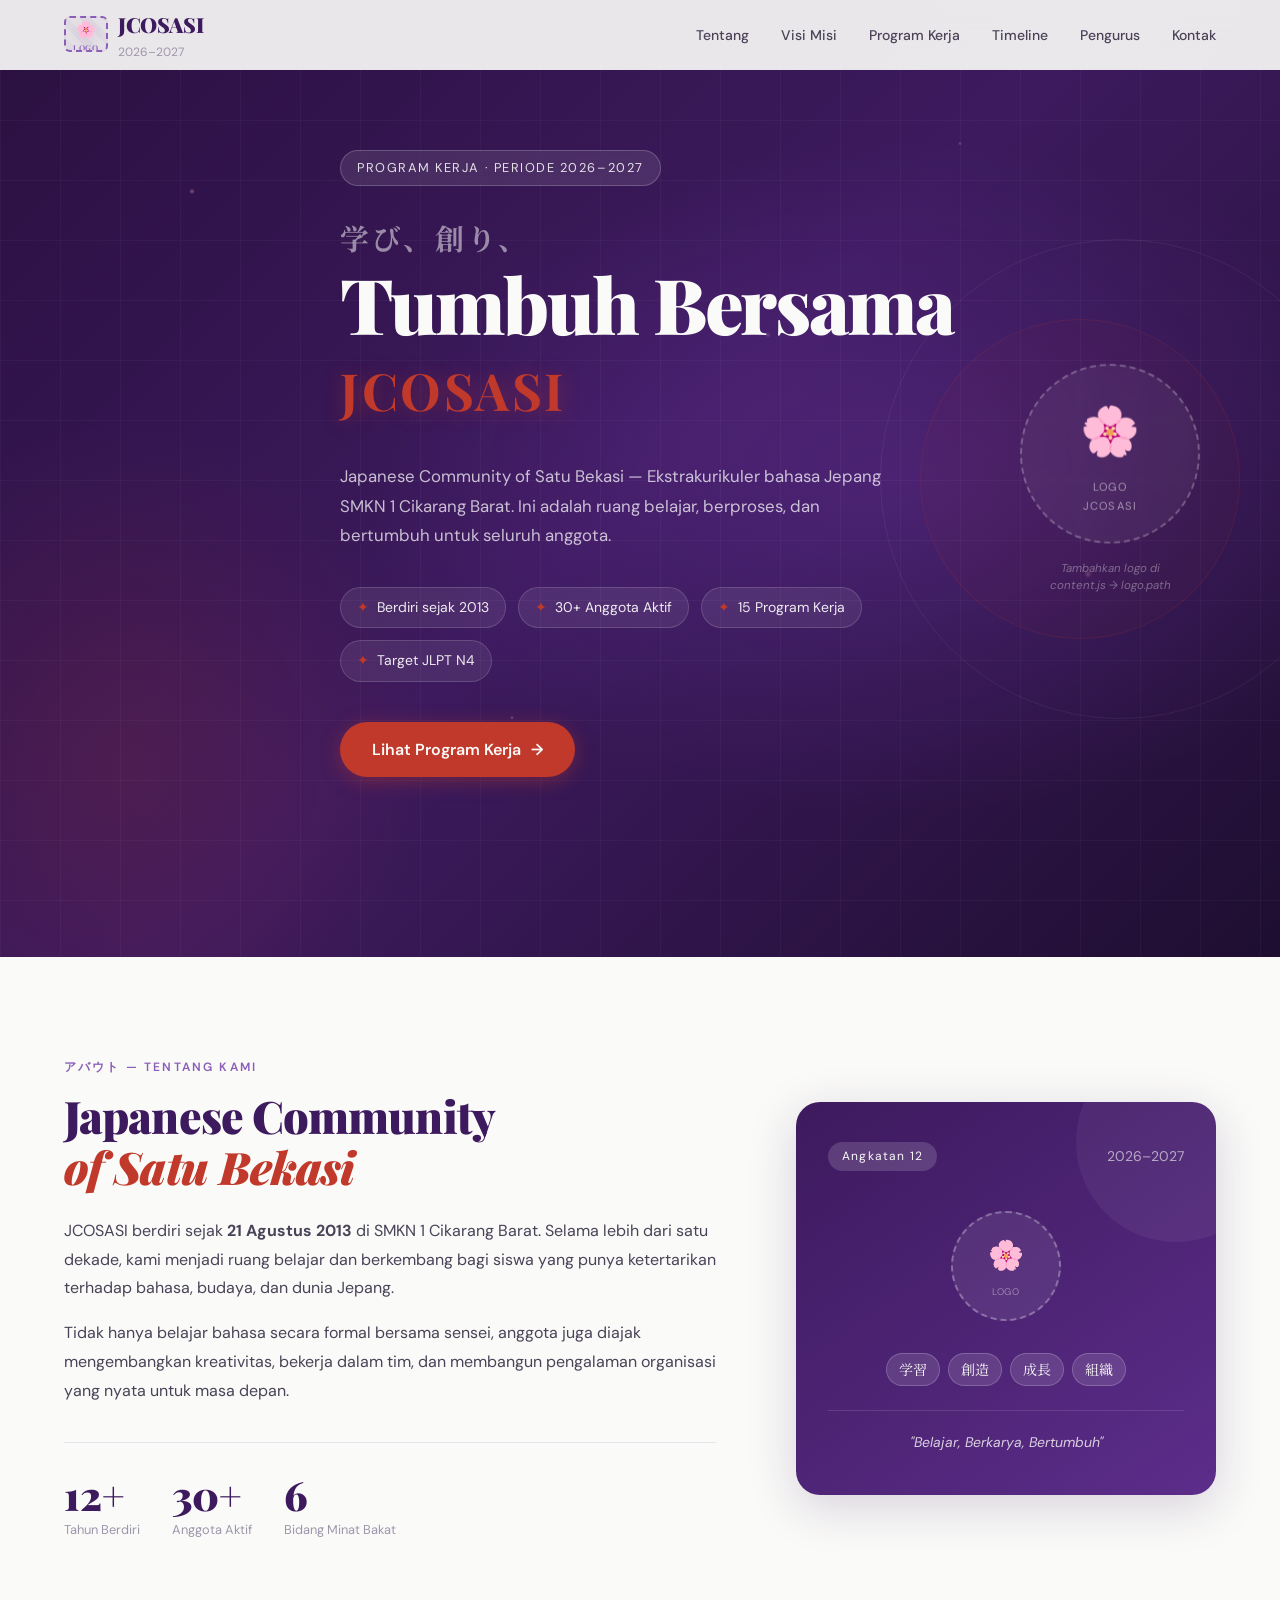
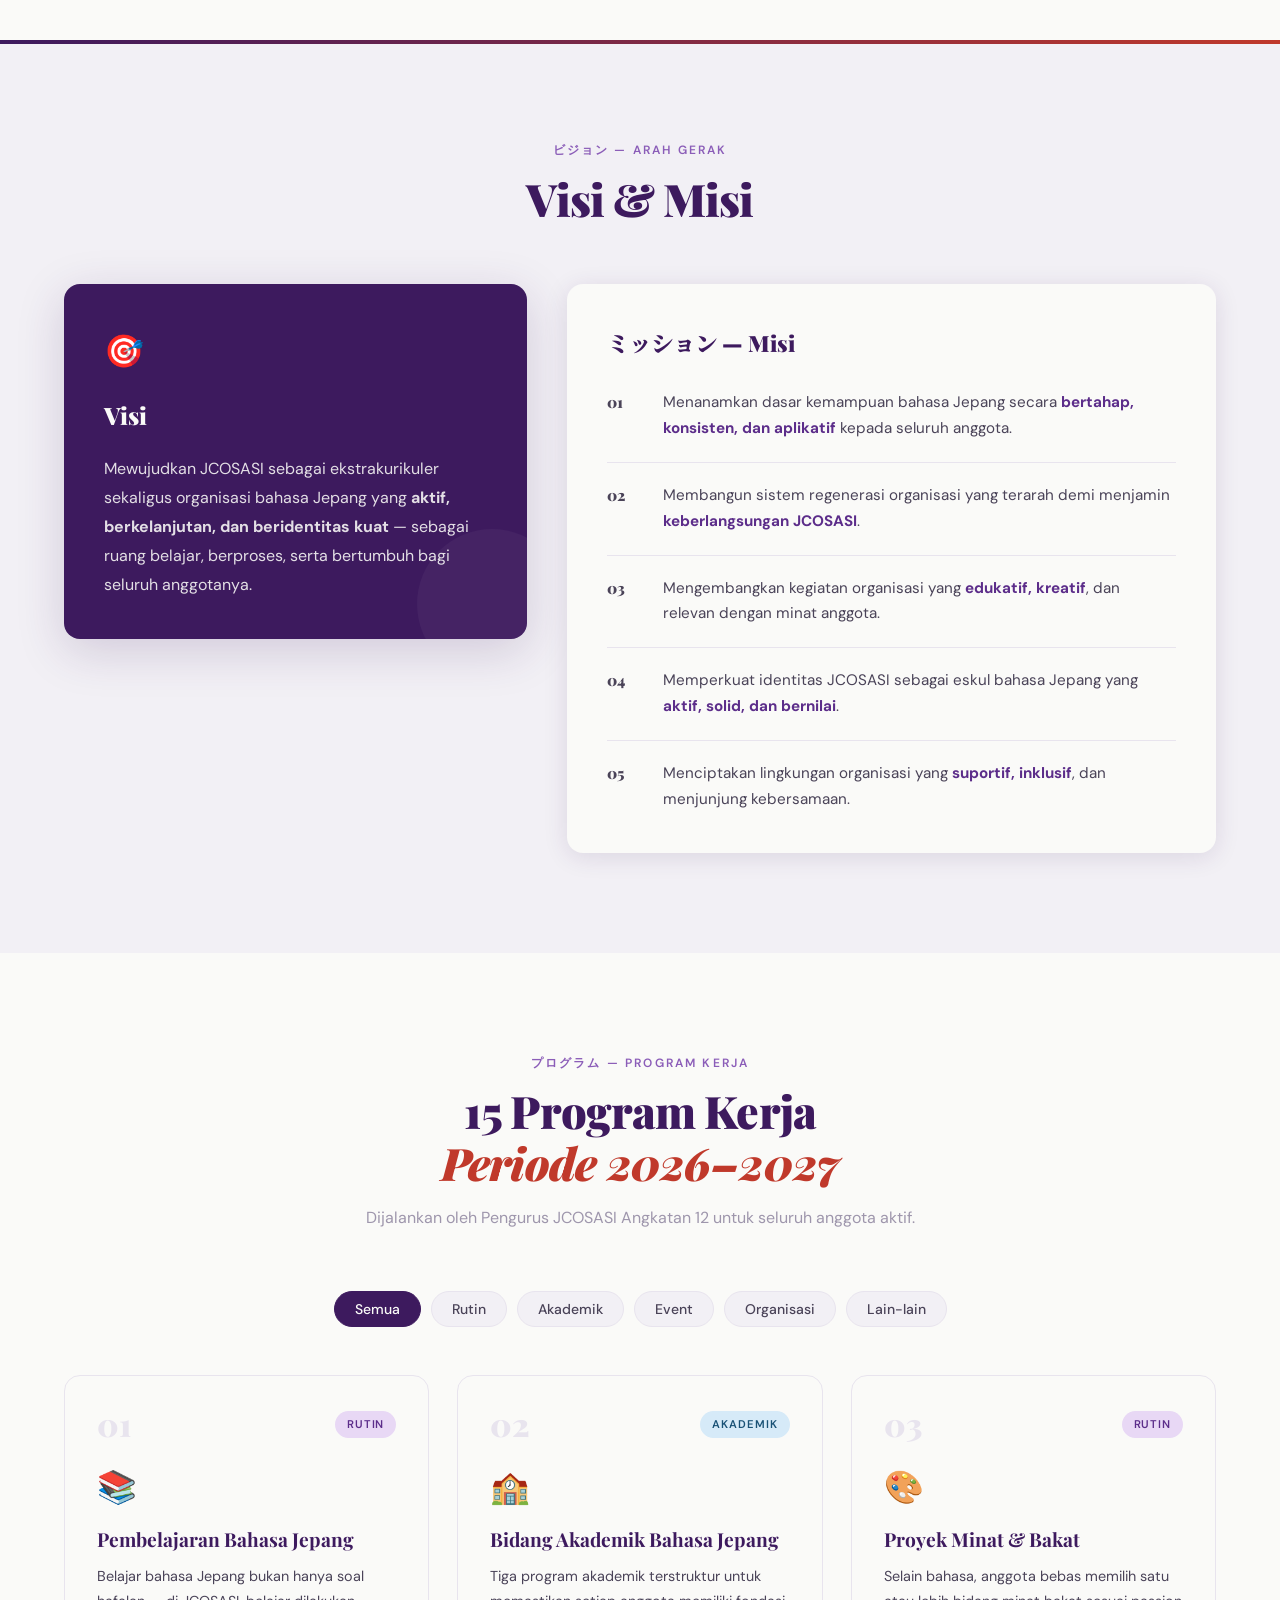
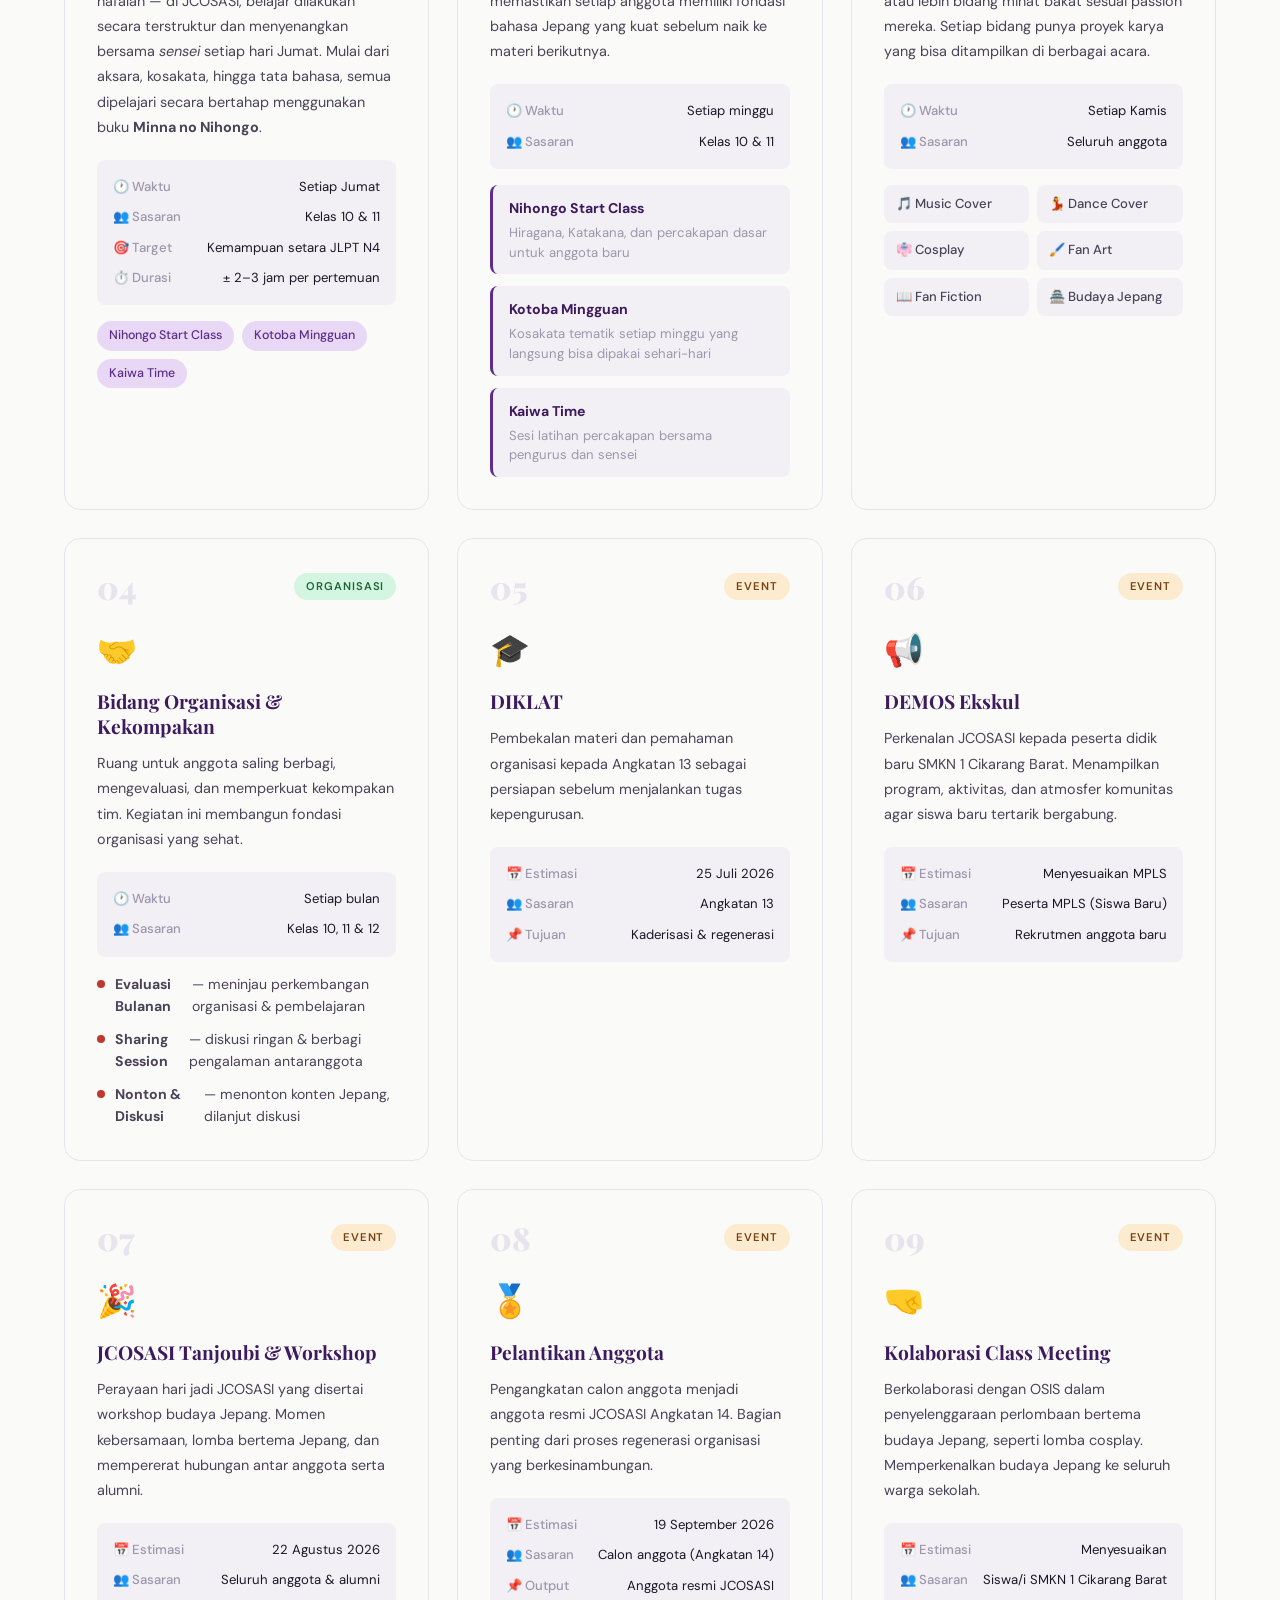
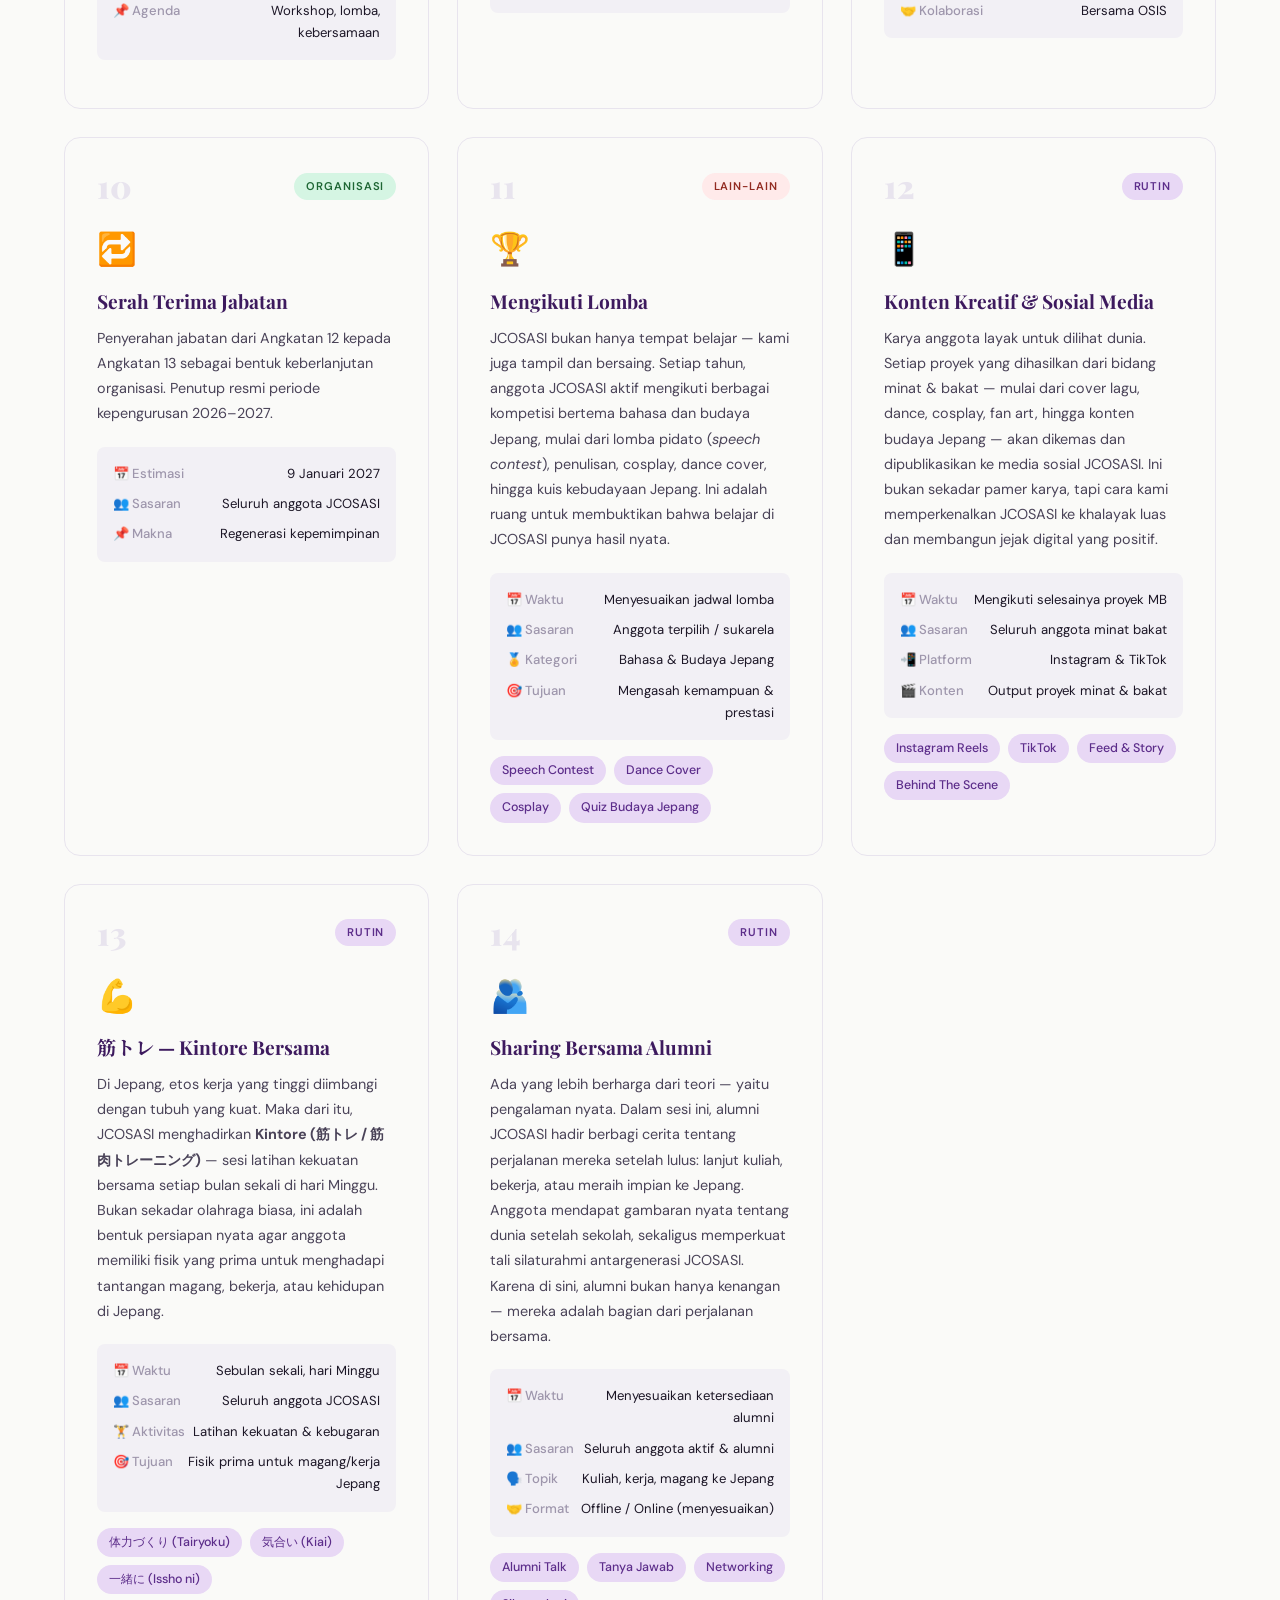
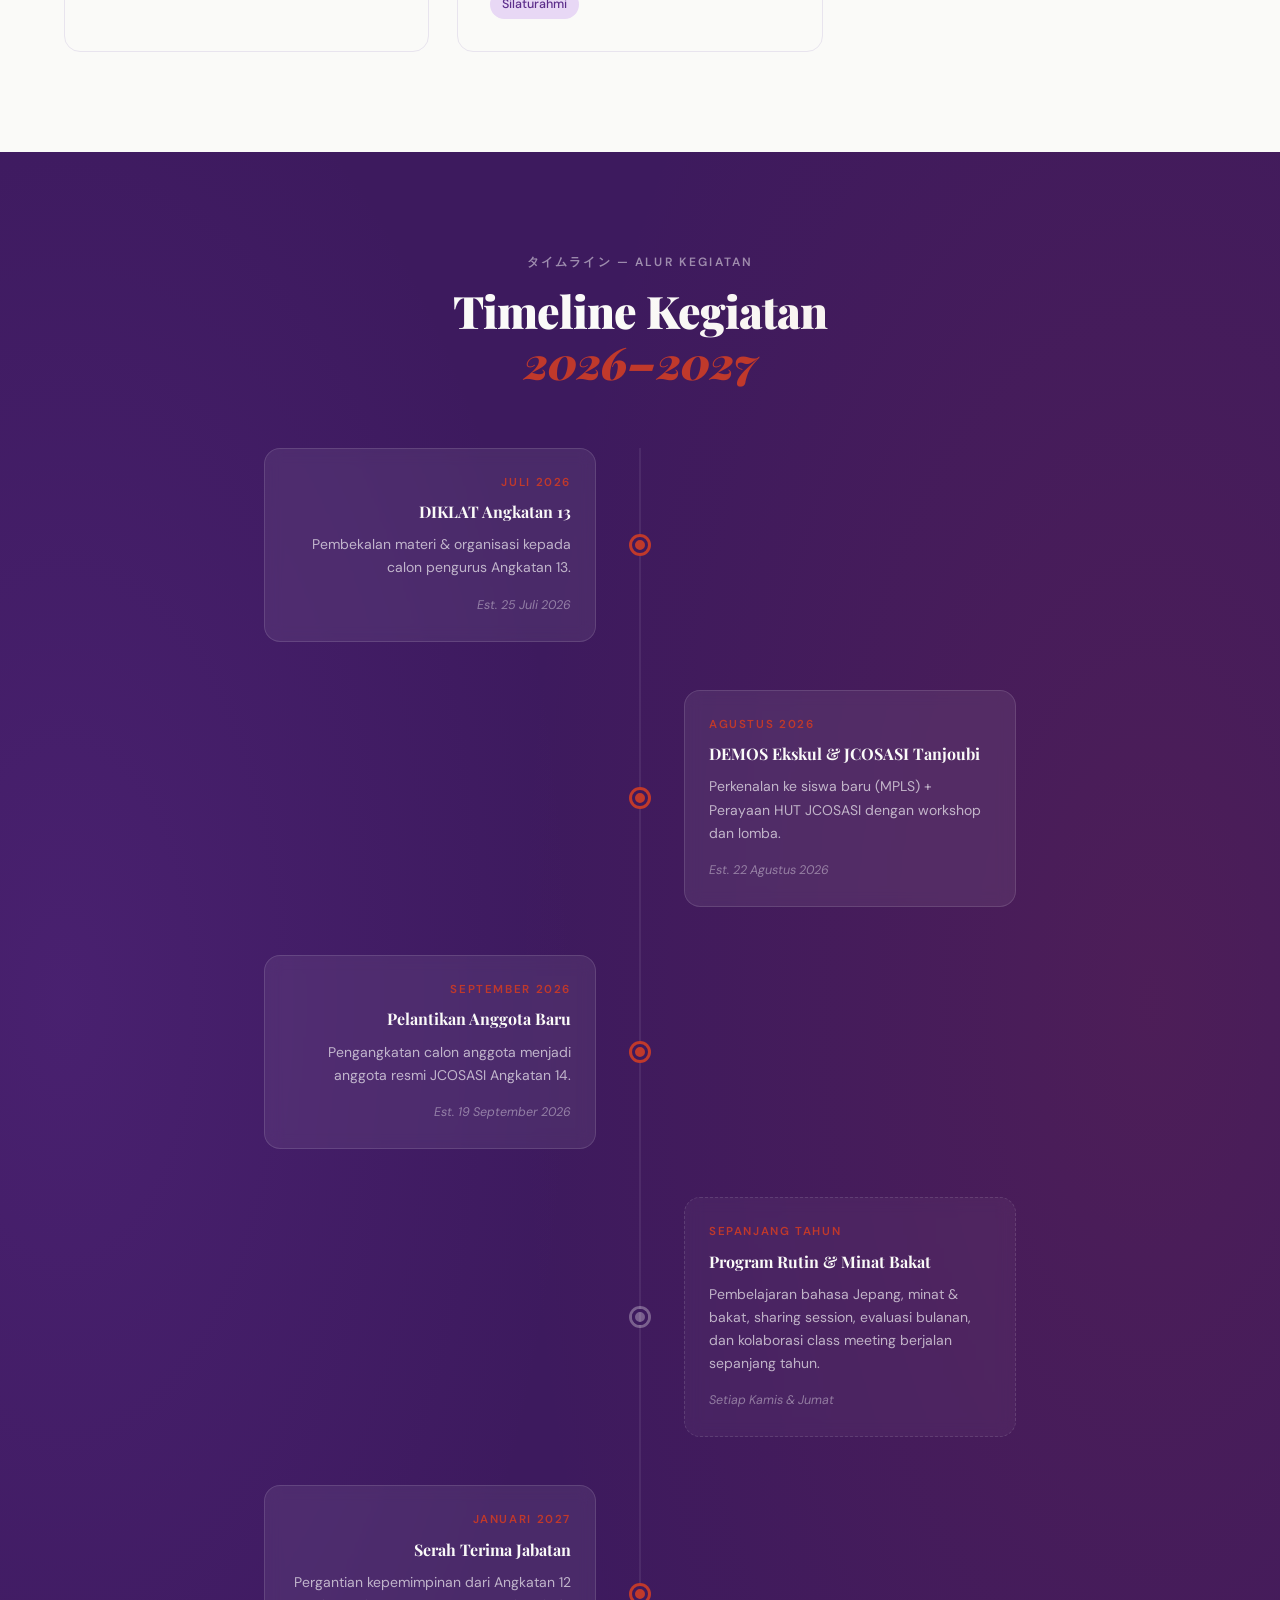
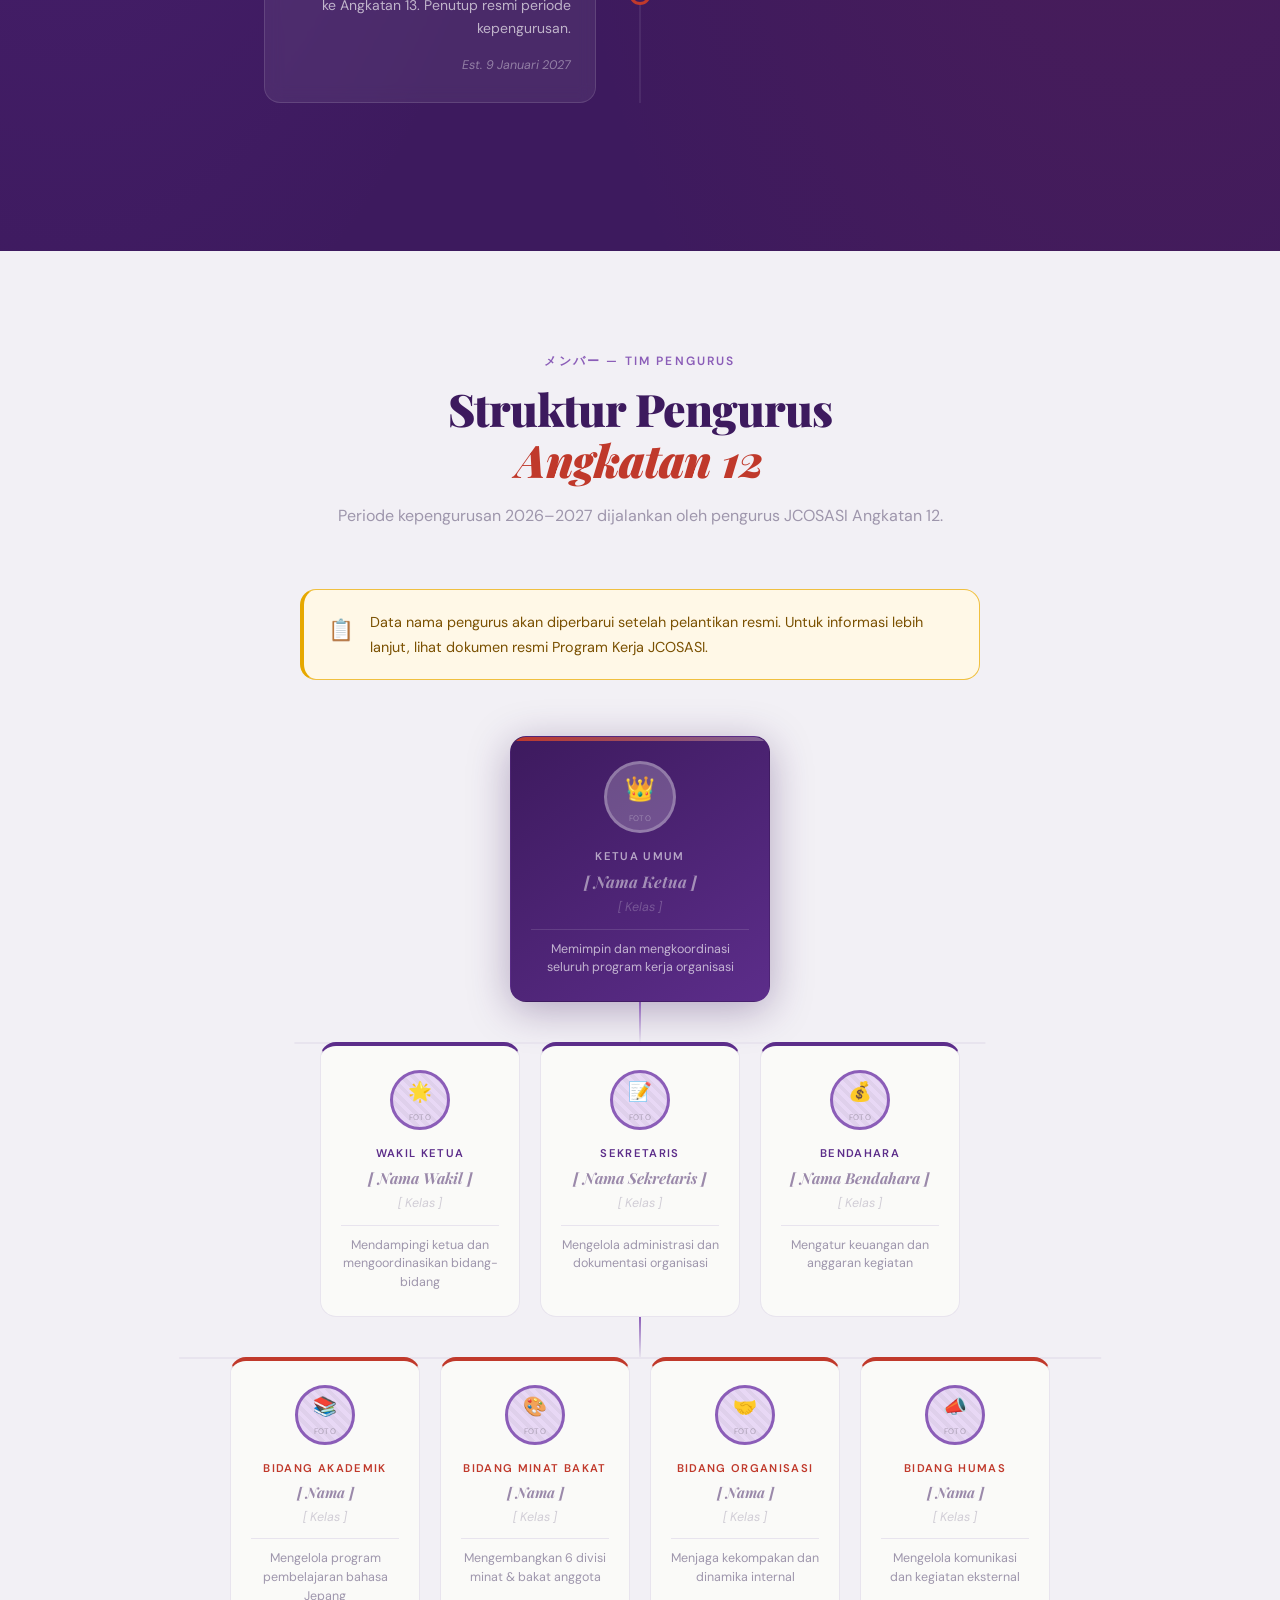
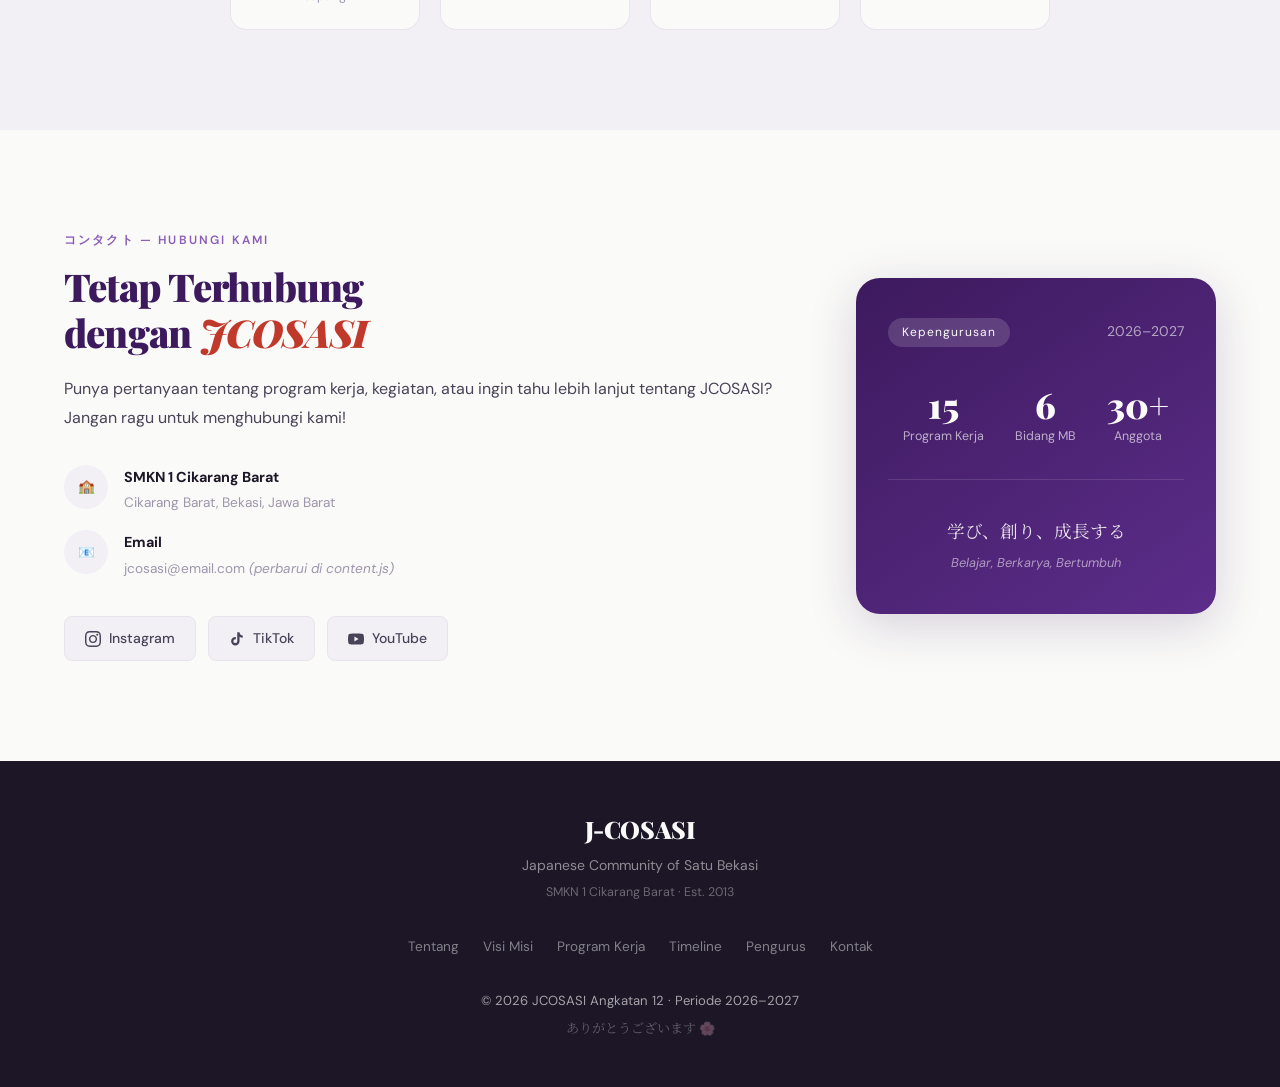
==== index.html @ 425cb36f "Add files via upload" ====
<!DOCTYPE html>
<html lang="id">
<head>
  <meta charset="UTF-8" />
  <meta name="viewport" content="width=device-width, initial-scale=1.0" />
  <title>JCOSASI — Program Kerja 2026–2027</title>
  <meta name="description" content="Program Kerja JCOSASI (Japanese Community of Satu Bekasi) Periode 2026–2027" />
  <link rel="preconnect" href="https://fonts.googleapis.com" />
  <link rel="preconnect" href="https://fonts.gstatic.com" crossorigin />
  <link href="https://fonts.googleapis.com/css2?family=Playfair+Display:wght@700;900&family=Noto+Serif+JP:wght@400;700&family=DM+Sans:wght@300;400;500;600&display=swap" rel="stylesheet" />
  <link rel="stylesheet" href="style.css" />
  <script src="content.js"></script>
</head>
<body>

  <!-- NAV -->
  <nav id="navbar">
    <div class="nav-inner">
      <a href="#hero" class="nav-logo">
        <div class="logo-wrap" id="navLogoWrap"></div>
      </a>
      <ul class="nav-links" id="navLinks"></ul>
      <button class="hamburger" id="hamburger" aria-label="Menu">
        <span></span><span></span><span></span>
      </button>
    </div>
  </nav>

  <div class="mobile-menu" id="mobileMenu">
    <ul id="mobileLinks"></ul>
  </div>

  <!-- HERO -->
  <section id="hero">
    <div class="hero-bg">
      <div class="sakura-layer"></div>
      <div class="hero-grid-overlay"></div>
    </div>
    <div class="hero-content">
      <div class="hero-badge fade-up" id="heroBadge"></div>
      <h1 class="hero-title fade-up delay-1">
        <span class="jp-accent"     id="heroJp"></span>
        <span class="hero-big"      id="heroHeadline"></span>
        <span class="hero-sub-title"id="heroSubtitle"></span>
      </h1>
      <p class="hero-desc fade-up delay-2" id="heroDesc"></p>
      <div class="hero-highlights fade-up delay-3" id="heroHighlights"></div>
      <a class="hero-cta fade-up delay-4" id="heroCta"></a>
    </div>
    <div class="hero-deco">
      <div class="circle-deco c1"></div>
      <div class="circle-deco c2"></div>
      <div class="hero-logo-placeholder" id="heroLogoDeco"></div>
    </div>
  </section>

  <!-- TENTANG -->
  <section id="tentang">
    <div class="container">
      <div class="tentang-grid">
        <div class="tentang-text fade-left">
          <div class="section-label" id="tentangLabel"></div>
          <h2 id="tentangHeading"></h2>
          <p id="tentangPara1"></p>
          <p id="tentangPara2"></p>
          <div class="tentang-stats" id="tentangStats"></div>
        </div>
        <div class="tentang-visual fade-right">
          <div class="visual-card">
            <div class="vc-top">
              <div class="vc-badge" id="vcBadge"></div>
              <div class="vc-year"  id="vcYear"></div>
            </div>
            <div class="vc-logo-area">
              <div class="vc-logo-box" id="vcLogoBox"></div>
            </div>
            <div class="vc-tags"  id="vcTags"></div>
            <p class="vc-motto"   id="vcMotto"></p>
          </div>
        </div>
      </div>
    </div>
  </section>

  <!-- VISI MISI -->
  <section id="visi-misi">
    <div class="container">
      <div class="section-header center">
        <div class="section-label" id="vmLabel"></div>
        <h2 id="vmHeading"></h2>
      </div>
      <div class="vm-grid">
        <div class="vm-card visi fade-up">
          <div class="vm-icon">🎯</div>
          <h3 id="visiJudul"></h3>
          <p  id="visiTeks"></p>
        </div>
        <div class="vm-misi fade-up delay-1">
          <h3 class="misi-title" id="misiLabel"></h3>
          <ul class="misi-list"  id="misiList"></ul>
        </div>
      </div>
    </div>
  </section>

  <!-- PROGRAM KERJA -->
  <section id="proker">
    <div class="container">
      <div class="section-header center">
        <div class="section-label" id="prokerLabel"></div>
        <h2 id="prokerHeading"></h2>
        <p class="section-desc" id="prokerDesc"></p>
      </div>
      <div class="proker-filter">
        <button class="filter-btn active" data-filter="all">Semua</button>
        <button class="filter-btn" data-filter="rutin">Rutin</button>
        <button class="filter-btn" data-filter="akademik">Akademik</button>
        <button class="filter-btn" data-filter="event">Event</button>
        <button class="filter-btn" data-filter="organisasi">Organisasi</button>
        <button class="filter-btn" data-filter="lainlain">Lain-lain</button>
      </div>
      <div class="proker-grid" id="prokerGrid"></div>
    </div>
  </section>

  <!-- TIMELINE -->
  <section id="timeline">
    <div class="container">
      <div class="section-header center">
        <div class="section-label" id="tlLabel"></div>
        <h2 id="tlHeading"></h2>
      </div>
      <div class="timeline-wrapper" id="tlWrapper"></div>
    </div>
  </section>

  <!-- PENGURUS -->
  <section id="pengurus">
    <div class="container">
      <div class="section-header center">
        <div class="section-label" id="pengurusLabel"></div>
        <h2 id="pengurusHeading"></h2>
        <p class="section-desc" id="pengurusDesc"></p>
      </div>
      <div class="pengurus-note" id="pengurusNote"></div>

      <div class="org-chart">
        <!-- Level 1 — Ketua -->
        <div class="org-level org-level-1">
          <div class="org-card org-card-ketua fade-up" id="orgKetua"></div>
        </div>
        <div class="org-v-line"></div>

        <!-- Level 2 — Inti -->
        <div class="org-level org-level-2">
          <div class="org-card org-card-inti fade-up delay-1" id="orgWakil"></div>
          <div class="org-card org-card-inti fade-up delay-2" id="orgSekretaris"></div>
          <div class="org-card org-card-inti fade-up delay-3" id="orgBendahara"></div>
        </div>
        <div class="org-v-line"></div>

        <!-- Level 3 — Bidang -->
        <div class="org-level org-level-3" id="orgBidang"></div>
      </div>
    </div>
  </section>

  <!-- KONTAK -->
  <section id="kontak">
    <div class="container">
      <div class="kontak-inner">
        <div class="kontak-text fade-left">
          <div class="section-label" id="kontakLabel"></div>
          <h2 id="kontakHeading"></h2>
          <p  id="kontakDesc"></p>
          <div class="kontak-info">
            <div class="ki-item">
              <span class="ki-icon">🏫</span>
              <div>
                <strong id="kontakSekolah"></strong>
                <span   id="kontakAlamat"></span>
              </div>
            </div>
            <div class="ki-item">
              <span class="ki-icon">📧</span>
              <div>
                <strong>Email</strong>
                <span id="kontakEmail"></span>
              </div>
            </div>
          </div>
          <div class="sosmed-links" id="sosmedLinks"></div>
        </div>
        <div class="kontak-card fade-right">
          <div class="kc-top">
            <div class="kc-badge" id="kcBadge"></div>
            <div class="kc-year"  id="kcYear"></div>
          </div>
          <div class="kc-body"  id="kcBody"></div>
          <div class="kc-quote">
            <span class="jp"    id="kcJpQuote"></span>
            <span class="trans" id="kcIdQuote"></span>
          </div>
        </div>
      </div>
    </div>
  </section>

  <!-- FOOTER -->
  <footer>
    <div class="container">
      <div class="footer-inner">
        <div class="footer-logo">
          <span class="logo-kanji">J-COSASI</span>
          <span class="footer-full"   id="footerFull"></span>
          <span class="footer-school" id="footerSchool"></span>
        </div>
        <div class="footer-links">
          <a href="#tentang">Tentang</a>
          <a href="#visi-misi">Visi Misi</a>
          <a href="#proker">Program Kerja</a>
          <a href="#timeline">Timeline</a>
          <a href="#pengurus">Pengurus</a>
          <a href="#kontak">Kontak</a>
        </div>
        <div class="footer-copy">
          <p id="footerCopy"></p>
          <p class="jp-footer" id="footerJp"></p>
        </div>
      </div>
    </div>
  </footer>

  <script src="script.js"></script>
</body>
</html>
---- style.css ----
/* =============================================
   JCOSASI Landing Page — style.css
   Theme: Deep Purple + Red-White + Soft Grey
   Font: Playfair Display + Noto Serif JP + DM Sans
   ============================================= */

:root {
  --purple-deep:   #3D1A5E;
  --purple-mid:    #5C2D8A;
  --purple-light:  #8B5DB8;
  --purple-pale:   #E8D8F5;
  --red-jp:        #C0392B;
  --red-light:     #E74C3C;
  --white:         #FAFAF8;
  --off-white:     #F2F0F5;
  --grey-light:    #E8E4EE;
  --grey-mid:      #9E96AC;
  --grey-dark:     #4A4358;
  --charcoal:      #1C1626;

  --font-display: 'Playfair Display', 'Noto Serif JP', serif;
  --font-jp:      'Noto Serif JP', serif;
  --font-body:    'DM Sans', sans-serif;

  --nav-h: 70px;
  --radius: 16px;
  --radius-sm: 8px;
  --shadow: 0 4px 24px rgba(61,26,94,.12);
  --shadow-lg: 0 12px 48px rgba(61,26,94,.18);
  --trans: .35s cubic-bezier(.4,0,.2,1);
}

/* ---- RESET ---- */
*, *::before, *::after { box-sizing: border-box; margin: 0; padding: 0; }
html { scroll-behavior: smooth; }
body {
  font-family: var(--font-body);
  background: var(--white);
  color: var(--charcoal);
  line-height: 1.7;
  overflow-x: hidden;
}
img { max-width: 100%; display: block; }
a { text-decoration: none; color: inherit; }
ul { list-style: none; }

/* ---- SCROLLBAR ---- */
::-webkit-scrollbar { width: 6px; }
::-webkit-scrollbar-track { background: var(--off-white); }
::-webkit-scrollbar-thumb { background: var(--purple-mid); border-radius: 99px; }

/* ============ NAV ============ */
#navbar {
  position: fixed; top: 0; left: 0; right: 0; z-index: 100;
  height: var(--nav-h);
  background: rgba(250,250,248,.92);
  backdrop-filter: blur(16px);
  border-bottom: 1px solid var(--grey-light);
  transition: background var(--trans), box-shadow var(--trans);
}
#navbar.scrolled {
  background: rgba(61,26,94,.97);
  box-shadow: 0 2px 20px rgba(0,0,0,.2);
}
#navbar.scrolled .nav-links a,
#navbar.scrolled .nav-logo { color: var(--white); }
.nav-inner {
  max-width: 1200px; margin: 0 auto;
  padding: 0 24px;
  height: 100%;
  display: flex; align-items: center; justify-content: space-between;
}
.nav-logo {
  display: flex; align-items: baseline; gap: 8px;
  font-family: var(--font-display);
  transition: color var(--trans);
}
.logo-kanji {
  font-size: 1.3rem; font-weight: 900;
  color: var(--purple-deep);
  letter-spacing: -.02em;
}
#navbar.scrolled .logo-kanji { color: var(--white); }
.logo-sub {
  font-size: .75rem; color: var(--grey-mid);
  font-family: var(--font-body);
}
.nav-links {
  display: flex; gap: 32px;
}
.nav-links a {
  font-size: .875rem; font-weight: 500;
  color: var(--grey-dark);
  position: relative; padding-bottom: 2px;
  transition: color var(--trans);
}
.nav-links a::after {
  content: ''; position: absolute; bottom: -2px; left: 0; right: 0;
  height: 2px; background: var(--red-jp);
  transform: scaleX(0); transform-origin: left;
  transition: transform var(--trans);
}
.nav-links a:hover { color: var(--purple-mid); }
.nav-links a:hover::after { transform: scaleX(1); }

/* Hamburger */
.hamburger {
  display: none; flex-direction: column; gap: 5px;
  background: none; border: none; cursor: pointer; padding: 8px;
}
.hamburger span {
  display: block; width: 24px; height: 2px;
  background: var(--purple-deep);
  transition: all var(--trans);
}
#navbar.scrolled .hamburger span { background: var(--white); }

/* Mobile Menu */
.mobile-menu {
  position: fixed; top: var(--nav-h); left: 0; right: 0; z-index: 99;
  background: var(--purple-deep);
  padding: 24px;
  transform: translateY(-100%);
  opacity: 0;
  transition: all var(--trans);
  pointer-events: none;
}
.mobile-menu.open {
  transform: translateY(0);
  opacity: 1;
  pointer-events: all;
}
.mobile-menu ul { display: flex; flex-direction: column; gap: 16px; }
.mobile-menu a {
  color: var(--white); font-size: 1.1rem; font-weight: 500;
  display: block; padding: 8px 0;
  border-bottom: 1px solid rgba(255,255,255,.1);
}

/* ============ HERO ============ */
#hero {
  min-height: 100vh;
  padding-top: var(--nav-h);
  background: var(--purple-deep);
  position: relative;
  display: flex; align-items: center;
  overflow: hidden;
}
.hero-bg {
  position: absolute; inset: 0;
  background:
    radial-gradient(ellipse 60% 50% at 70% 50%, rgba(140,70,210,.25) 0%, transparent 70%),
    radial-gradient(ellipse 40% 60% at 10% 80%, rgba(192,57,43,.15) 0%, transparent 60%),
    linear-gradient(135deg, #2a1040 0%, #3D1A5E 50%, #1e0e30 100%);
}
.hero-grid-overlay {
  position: absolute; inset: 0;
  background-image:
    linear-gradient(rgba(255,255,255,.03) 1px, transparent 1px),
    linear-gradient(90deg, rgba(255,255,255,.03) 1px, transparent 1px);
  background-size: 60px 60px;
}
.sakura-layer {
  position: absolute; inset: 0;
  background:
    radial-gradient(circle 3px at 15% 20%, rgba(255,180,200,.4), transparent),
    radial-gradient(circle 2px at 75% 15%, rgba(255,180,200,.3), transparent),
    radial-gradient(circle 4px at 85% 60%, rgba(255,180,200,.25), transparent),
    radial-gradient(circle 2px at 40% 75%, rgba(255,180,200,.35), transparent),
    radial-gradient(circle 3px at 60% 35%, rgba(255,180,200,.2), transparent);
}
.hero-content {
  position: relative; z-index: 2;
  max-width: 1200px; margin: 0 auto; padding: 80px 24px;
  max-width: 720px; padding-left: 60px;
}
.hero-badge {
  display: inline-flex; align-items: center; gap: 8px;
  background: rgba(255,255,255,.1);
  border: 1px solid rgba(255,255,255,.2);
  color: rgba(255,255,255,.85);
  font-size: .8rem; letter-spacing: .12em; text-transform: uppercase;
  padding: 6px 16px; border-radius: 99px;
  margin-bottom: 28px;
  backdrop-filter: blur(8px);
}
.jp-accent {
  font-family: var(--font-jp);
  font-size: 1.8rem;
  color: rgba(255,255,255,.5);
  display: block;
  letter-spacing: .1em;
}
.hero-big {
  font-family: var(--font-display);
  font-size: clamp(2.8rem, 6vw, 5rem);
  font-weight: 900;
  color: var(--white);
  line-height: 1.05;
  display: block;
  letter-spacing: -.03em;
}
.hero-sub-title {
  font-family: var(--font-display);
  font-size: clamp(2rem, 4vw, 3.5rem);
  font-weight: 700;
  color: var(--red-jp);
  display: block;
  letter-spacing: .05em;
  margin-top: 4px;
  text-shadow: 0 2px 20px rgba(192,57,43,.4);
}
.hero-title { margin-bottom: 28px; }
.hero-desc {
  font-size: 1.05rem; line-height: 1.75;
  color: rgba(255,255,255,.72);
  margin-bottom: 36px;
  max-width: 560px;
}
.hero-highlights {
  display: flex; flex-wrap: wrap; gap: 12px;
  margin-bottom: 40px;
}
.hl-item {
  display: flex; align-items: center; gap: 8px;
  background: rgba(255,255,255,.08);
  border: 1px solid rgba(255,255,255,.15);
  color: rgba(255,255,255,.9);
  padding: 8px 16px; border-radius: 99px;
  font-size: .875rem;
}
.hl-icon { color: var(--red-jp); font-style: normal; }
.hero-cta {
  display: inline-flex; align-items: center; gap: 10px;
  background: var(--red-jp);
  color: var(--white);
  font-weight: 600; font-size: 1rem;
  padding: 14px 32px; border-radius: 99px;
  transition: all var(--trans);
  box-shadow: 0 4px 20px rgba(192,57,43,.4);
}
.hero-cta:hover {
  background: var(--red-light);
  transform: translateY(-2px);
  box-shadow: 0 8px 32px rgba(192,57,43,.5);
}
.hero-deco {
  position: absolute; right: 0; top: 0; bottom: 0;
  width: 40%; pointer-events: none;
}
.circle-deco {
  position: absolute; border-radius: 50%;
  border: 1px solid rgba(255,255,255,.06);
}
.c1 {
  width: 480px; height: 480px;
  top: 50%; right: -80px;
  transform: translateY(-50%);
}
.c2 {
  width: 320px; height: 320px;
  top: 50%; right: 40px;
  transform: translateY(-50%);
  border-color: rgba(192,57,43,.15);
  background: rgba(192,57,43,.04);
}
.torii-deco {
  position: absolute;
  top: 50%; right: 120px;
  transform: translateY(-50%);
  font-size: 7rem;
  opacity: .12;
  filter: saturate(0);
}

/* ============ SECTIONS COMMON ============ */
section { padding: 100px 0; }
.container { max-width: 1200px; margin: 0 auto; padding: 0 24px; }
.section-label {
  font-size: .75rem; letter-spacing: .18em; text-transform: uppercase;
  color: var(--purple-light);
  font-weight: 600; margin-bottom: 12px;
  display: block;
}
.section-header h2 {
  font-family: var(--font-display);
  font-size: clamp(2rem, 4vw, 2.8rem);
  font-weight: 900; line-height: 1.15;
  color: var(--purple-deep);
  letter-spacing: -.02em;
}
.section-header h2 em {
  font-style: italic; color: var(--red-jp);
}
.section-header.center { text-align: center; margin-bottom: 60px; }
.section-desc {
  margin-top: 16px;
  color: var(--grey-mid);
  font-size: 1rem;
}

/* ============ TENTANG ============ */
#tentang { background: var(--white); }
.tentang-grid {
  display: grid; grid-template-columns: 1fr 420px; gap: 80px; align-items: center;
}
.tentang-text h2 {
  font-family: var(--font-display);
  font-size: clamp(2rem, 3.5vw, 2.8rem);
  font-weight: 900; line-height: 1.15;
  color: var(--purple-deep);
  letter-spacing: -.02em; margin-bottom: 24px;
}
.tentang-text h2 em { font-style: italic; color: var(--red-jp); }
.tentang-text p {
  color: var(--grey-dark); margin-bottom: 16px;
  font-size: 1rem; line-height: 1.8;
}
.tentang-stats {
  display: flex; gap: 32px; margin-top: 36px;
  padding-top: 32px;
  border-top: 1px solid var(--grey-light);
}
.stat { display: flex; flex-direction: column; }
.stat-num {
  font-family: var(--font-display);
  font-size: 2.5rem; font-weight: 900;
  color: var(--purple-deep);
  line-height: 1;
}
.stat-label { font-size: .8rem; color: var(--grey-mid); margin-top: 4px; }

/* Visual Card */
.visual-card {
  background: linear-gradient(145deg, var(--purple-deep), var(--purple-mid));
  border-radius: 24px;
  padding: 40px 32px;
  color: var(--white);
  box-shadow: var(--shadow-lg);
  position: relative; overflow: hidden;
}
.visual-card::before {
  content: ''; position: absolute;
  top: -60px; right: -60px;
  width: 200px; height: 200px;
  border-radius: 50%;
  background: rgba(255,255,255,.05);
}
.vc-top {
  display: flex; justify-content: space-between; align-items: center;
  margin-bottom: 40px;
}
.vc-badge {
  background: rgba(255,255,255,.15);
  padding: 4px 14px; border-radius: 99px;
  font-size: .75rem; letter-spacing: .1em;
}
.vc-year { font-size: .875rem; opacity: .6; }
.vc-logo-area { text-align: center; margin-bottom: 32px; }
.vc-circle {
  width: 120px; height: 120px;
  border-radius: 50%;
  background: rgba(255,255,255,.1);
  border: 2px solid rgba(255,255,255,.2);
  display: flex; flex-direction: column;
  align-items: center; justify-content: center;
  margin: 0 auto;
}
.vc-kanji { font-family: var(--font-jp); font-size: 2.5rem; line-height: 1; }
.vc-kanji-sub { font-family: var(--font-jp); font-size: 1rem; opacity: .7; }
.vc-tags { display: flex; gap: 8px; flex-wrap: wrap; justify-content: center; margin-bottom: 24px; }
.tag {
  background: rgba(255,255,255,.12);
  border: 1px solid rgba(255,255,255,.2);
  padding: 4px 12px; border-radius: 99px;
  font-family: var(--font-jp); font-size: .875rem;
}
.vc-motto {
  text-align: center;
  font-style: italic;
  opacity: .8; font-size: .875rem;
  border-top: 1px solid rgba(255,255,255,.15);
  padding-top: 20px;
}

/* ============ VISI MISI ============ */
#visi-misi {
  background: var(--off-white);
  position: relative; overflow: hidden;
}
#visi-misi::before {
  content: ''; position: absolute;
  top: 0; left: 0; right: 0; height: 4px;
  background: linear-gradient(90deg, var(--purple-deep), var(--red-jp));
}
.vm-grid {
  display: grid; grid-template-columns: 1fr 1.4fr; gap: 40px;
  align-items: start;
}
.vm-card {
  background: var(--purple-deep);
  color: var(--white);
  border-radius: var(--radius);
  padding: 40px;
  box-shadow: var(--shadow-lg);
  position: relative; overflow: hidden;
}
.vm-card::after {
  content: ''; position: absolute;
  bottom: -40px; right: -40px;
  width: 150px; height: 150px; border-radius: 50%;
  background: rgba(255,255,255,.04);
}
.vm-icon { font-size: 2rem; margin-bottom: 16px; }
.vm-card h3 {
  font-family: var(--font-display);
  font-size: 1.5rem; font-weight: 900;
  margin-bottom: 20px; color: var(--white);
}
.vm-card p { line-height: 1.8; opacity: .88; }
.vm-misi {
  background: var(--white);
  border-radius: var(--radius);
  padding: 40px;
  box-shadow: var(--shadow);
}
.misi-title {
  font-family: var(--font-display);
  font-size: 1.4rem; font-weight: 900;
  color: var(--purple-deep);
  margin-bottom: 28px;
}
.misi-list { display: flex; flex-direction: column; gap: 20px; }
.misi-list li {
  display: flex; gap: 16px; align-items: flex-start;
  padding-bottom: 20px;
  border-bottom: 1px solid var(--grey-light);
}
.misi-list li:last-child { border-bottom: none; padding-bottom: 0; }
.misi-num {
  font-family: var(--font-display);
  font-size: 1.6rem; font-weight: 900;
  color: var(--purple-pale);
  line-height: 1; flex-shrink: 0;
  min-width: 40px;
}
.misi-list span { font-size: .95rem; line-height: 1.7; color: var(--grey-dark); }
.misi-list strong { color: var(--purple-mid); }

/* ============ PROGRAM KERJA ============ */
#proker { background: var(--white); }

/* Filter Tabs */
.proker-filter {
  display: flex; gap: 10px; flex-wrap: wrap;
  justify-content: center; margin-bottom: 48px;
}
.filter-btn {
  background: var(--off-white);
  border: 1.5px solid var(--grey-light);
  color: var(--grey-dark);
  padding: 8px 20px; border-radius: 99px;
  font-family: var(--font-body); font-size: .875rem; font-weight: 500;
  cursor: pointer;
  transition: all var(--trans);
}
.filter-btn:hover { border-color: var(--purple-light); color: var(--purple-mid); }
.filter-btn.active {
  background: var(--purple-deep);
  border-color: var(--purple-deep);
  color: var(--white);
}

/* Proker Grid */
.proker-grid {
  display: grid;
  grid-template-columns: repeat(auto-fill, minmax(340px, 1fr));
  gap: 28px;
}
.proker-card {
  background: var(--white);
  border: 1.5px solid var(--grey-light);
  border-radius: var(--radius);
  padding: 32px;
  transition: all var(--trans);
  position: relative; overflow: hidden;
}
.proker-card::before {
  content: ''; position: absolute;
  top: 0; left: 0; right: 0; height: 3px;
  background: linear-gradient(90deg, var(--purple-deep), var(--purple-light));
  transform: scaleX(0);
  transform-origin: left;
  transition: transform var(--trans);
}
.proker-card:hover {
  border-color: var(--purple-light);
  box-shadow: var(--shadow-lg);
  transform: translateY(-4px);
}
.proker-card:hover::before { transform: scaleX(1); }
.proker-card.hidden { display: none; }
.pc-header {
  display: flex; justify-content: space-between; align-items: center;
  margin-bottom: 20px;
}
.pc-num {
  font-family: var(--font-display);
  font-size: 2rem; font-weight: 900;
  color: var(--grey-light);
  line-height: 1;
}
.pc-tag {
  font-size: .7rem; letter-spacing: .08em; text-transform: uppercase;
  font-weight: 600; padding: 4px 12px; border-radius: 99px;
}
.tag-rutin    { background: #E8D8F5; color: var(--purple-mid); }
.tag-akademik { background: #D6EAF8; color: #1A5276; }
.tag-event    { background: #FDEBD0; color: #784212; }
.tag-organisasi { background: #D5F5E3; color: #1E6634; }
.tag-lainlain { background: #FFEAEA; color: #922B21; }

.pc-icon { font-size: 2rem; margin-bottom: 12px; }
.proker-card h3 {
  font-family: var(--font-display);
  font-size: 1.2rem; font-weight: 700;
  color: var(--purple-deep);
  margin-bottom: 12px; line-height: 1.3;
}
.proker-card p {
  font-size: .9rem; color: var(--grey-dark); line-height: 1.75;
  margin-bottom: 20px;
}
.pc-detail {
  display: flex; flex-direction: column; gap: 8px;
  background: var(--off-white);
  border-radius: var(--radius-sm);
  padding: 16px; margin-bottom: 16px;
}
.pc-detail-item {
  display: flex; justify-content: space-between; align-items: flex-start;
  font-size: .82rem; gap: 8px;
}
.pd-label { color: var(--grey-mid); font-weight: 500; flex-shrink: 0; }
.pc-detail-item span:last-child { color: var(--charcoal); text-align: right; }

/* Sub programs chips */
.pc-sub-programs { display: flex; flex-wrap: wrap; gap: 8px; }
.sub-p {
  background: var(--purple-pale);
  color: var(--purple-mid);
  font-size: .78rem; font-weight: 500;
  padding: 4px 12px; border-radius: 99px;
}

/* Akademik list */
.akademik-list { display: flex; flex-direction: column; gap: 12px; }
.ak-item {
  background: var(--off-white);
  border-radius: var(--radius-sm);
  padding: 12px 16px;
  border-left: 3px solid var(--purple-mid);
}
.ak-item strong { display: block; font-size: .88rem; color: var(--purple-deep); margin-bottom: 2px; }
.ak-item p { font-size: .82rem; color: var(--grey-mid); margin: 0; line-height: 1.5; }

/* MB grid */
.mb-grid {
  display: grid; grid-template-columns: 1fr 1fr; gap: 8px;
}
.mb-item {
  background: var(--off-white);
  border-radius: var(--radius-sm);
  padding: 8px 12px;
  font-size: .82rem; color: var(--grey-dark);
  font-weight: 500;
}

/* Org list */
.org-list { display: flex; flex-direction: column; gap: 10px; }
.org-item {
  display: flex; align-items: flex-start; gap: 10px;
  font-size: .88rem; color: var(--grey-dark); line-height: 1.6;
}
.org-dot {
  width: 8px; height: 8px; border-radius: 50%;
  background: var(--red-jp);
  margin-top: 7px; flex-shrink: 0;
}

/* ============ TIMELINE ============ */
#timeline {
  background: var(--purple-deep);
  color: var(--white);
  position: relative; overflow: hidden;
}
#timeline::before {
  content: ''; position: absolute; inset: 0;
  background:
    radial-gradient(ellipse 50% 80% at 90% 50%, rgba(192,57,43,.12), transparent),
    radial-gradient(ellipse 40% 60% at 5% 50%, rgba(140,70,210,.15), transparent);
}
#timeline .section-label { color: rgba(255,255,255,.5); }
#timeline h2 { color: var(--white); }
#timeline h2 em { color: var(--red-jp); }
.timeline-wrapper {
  position: relative; z-index: 1;
  max-width: 800px; margin: 0 auto;
  padding: 0 24px;
}
.timeline-wrapper::before {
  content: ''; position: absolute;
  left: 50%; top: 0; bottom: 0; width: 1px;
  background: rgba(255,255,255,.15);
  transform: translateX(-50%);
}
.tl-item {
  display: grid; grid-template-columns: 1fr 40px 1fr;
  gap: 24px; align-items: center;
  margin-bottom: 48px; position: relative;
}
.tl-item:nth-child(odd) .tl-content { grid-column: 1; text-align: right; order: -1; }
.tl-item:nth-child(even) .tl-content { grid-column: 3; }
.tl-dot {
  grid-column: 2;
  width: 16px; height: 16px;
  border-radius: 50%;
  background: var(--red-jp);
  border: 3px solid var(--purple-deep);
  box-shadow: 0 0 0 3px var(--red-jp);
  margin: 0 auto;
  flex-shrink: 0;
  position: relative; z-index: 2;
}
.tl-dot-soft {
  background: rgba(255,255,255,.3);
  box-shadow: 0 0 0 3px rgba(255,255,255,.3);
}
.tl-content {
  background: rgba(255,255,255,.07);
  border: 1px solid rgba(255,255,255,.12);
  border-radius: var(--radius);
  padding: 24px;
  backdrop-filter: blur(8px);
}
.tl-content-soft {
  background: rgba(255,255,255,.04);
  border-style: dashed;
}
.tl-month {
  font-size: .72rem; letter-spacing: .14em; text-transform: uppercase;
  color: var(--red-jp); font-weight: 600;
  margin-bottom: 6px;
}
.tl-content h4 {
  font-family: var(--font-display);
  font-size: 1rem; font-weight: 700;
  color: var(--white); margin-bottom: 8px;
}
.tl-content p { font-size: .875rem; color: rgba(255,255,255,.65); line-height: 1.65; margin-bottom: 10px; }
.tl-date {
  font-size: .78rem; color: rgba(255,255,255,.4);
  font-style: italic;
}

/* ============ LOGO PLACEHOLDER ============ */

/* Nav logo area */
.logo-wrap { display: flex; align-items: center; gap: 10px; }
.logo-img-nav { height: 36px; width: auto; object-fit: contain; }

/* Logo placeholder box — dipakai di nav, hero, dan tentang card */
.logo-placeholder {
  display: flex; flex-direction: column;
  align-items: center; justify-content: center;
  background: repeating-linear-gradient(
    45deg,
    rgba(92,45,138,.08) 0px, rgba(92,45,138,.08) 8px,
    rgba(92,45,138,.03) 8px, rgba(92,45,138,.03) 16px
  );
  border: 2px dashed var(--purple-light);
  border-radius: var(--radius-sm);
  text-align: center;
  position: relative;
  overflow: hidden;
}
.logo-placeholder::before {
  content: '';
  position: absolute; inset: 0;
  background: radial-gradient(circle at center, rgba(92,45,138,.06), transparent 70%);
}
.logo-placeholder-icon {
  font-size: 1.6rem; margin-bottom: 4px; position: relative;
}
.logo-placeholder-text {
  font-size: .65rem; letter-spacing: .08em;
  text-transform: uppercase; font-weight: 600;
  color: var(--purple-light); position: relative;
  line-height: 1.3;
}
.logo-placeholder-hint {
  font-size: .6rem; color: var(--grey-mid);
  font-weight: 400; margin-top: 2px;
  position: relative; font-style: italic;
}

/* Nav variant */
.logo-placeholder-nav {
  width: 44px; height: 36px;
  border-radius: 6px;
}
.logo-placeholder-nav .logo-placeholder-icon { font-size: 1rem; margin-bottom: 1px; }
.logo-placeholder-nav .logo-placeholder-text { font-size: .5rem; }
.logo-placeholder-nav .logo-placeholder-hint { display: none; }

/* Text beside nav logo */
.nav-logo-text { display: flex; flex-direction: column; }
.logo-kanji {
  font-family: var(--font-display);
  font-size: 1.3rem; font-weight: 900;
  color: var(--purple-deep); letter-spacing: -.02em;
}
#navbar.scrolled .logo-kanji { color: var(--white); }
.logo-sub { font-size: .75rem; color: var(--grey-mid); font-family: var(--font-body); }

/* Hero logo deco — kanan bawah hero */
.hero-logo-placeholder {
  position: absolute;
  right: 80px; top: 50%; transform: translateY(-50%);
  display: flex; flex-direction: column; align-items: center; gap: 16px;
}
.hlp-box {
  width: 180px; height: 180px;
  background: rgba(255,255,255,.05);
  border: 2px dashed rgba(255,255,255,.25);
  border-radius: 50%;
  display: flex; flex-direction: column;
  align-items: center; justify-content: center;
  backdrop-filter: blur(4px);
  position: relative;
  transition: all var(--trans);
}
.hlp-box:hover {
  border-color: rgba(255,255,255,.4);
  background: rgba(255,255,255,.08);
}
.hlp-icon { font-size: 3rem; margin-bottom: 6px; }
.hlp-label {
  font-size: .7rem; color: rgba(255,255,255,.5);
  text-align: center; letter-spacing: .1em;
  text-transform: uppercase;
}
.hlp-hint {
  font-size: .72rem; color: rgba(255,255,255,.35);
  text-align: center; line-height: 1.5; max-width: 200px;
  font-style: italic;
}
.hlp-img { width: 180px; height: 180px; border-radius: 50%; object-fit: contain; }

/* vc-logo-box inside tentang card */
.vc-logo-box {
  display: flex; align-items: center; justify-content: center;
  margin-bottom: 8px;
}
.vc-logo-img { max-width: 100px; max-height: 100px; object-fit: contain; }
.vc-logo-ph {
  width: 110px; height: 110px;
  border-radius: 50%;
  background: rgba(255,255,255,.08);
  border: 2px dashed rgba(255,255,255,.3);
  display: flex; flex-direction: column;
  align-items: center; justify-content: center;
  gap: 4px;
}
.vc-logo-ph span:first-child { font-size: 1.8rem; }
.vc-logo-ph span:last-child  { font-size: .6rem; color: rgba(255,255,255,.4); letter-spacing: .08em; }

/* ============ PENGURUS — ORG CHART ============ */
#pengurus { background: var(--off-white); }

.pengurus-note {
  display: flex; gap: 16px; align-items: flex-start;
  background: #FFF8E7;
  border: 1.5px solid #F0C040;
  border-left: 4px solid #E6A800;
  border-radius: var(--radius);
  padding: 20px 24px;
  max-width: 680px; margin: 0 auto 56px;
  font-size: .9rem; color: #7A5000; line-height: 1.7;
}
.pengurus-note .pn-icon { font-size: 1.3rem; flex-shrink: 0; margin-top: 2px; }

/* Org Chart wrapper */
.org-chart {
  display: flex; flex-direction: column;
  align-items: center; gap: 0;
  position: relative;
}

/* Vertical connector line */
.org-v-line {
  width: 2px; height: 40px;
  background: linear-gradient(to bottom, var(--purple-light), var(--grey-light));
  position: relative; z-index: 1;
}

/* Levels */
.org-level {
  display: flex; gap: 20px; justify-content: center;
  flex-wrap: wrap; width: 100%;
  position: relative;
}
.org-level-1 { justify-content: center; }
.org-level-2 {
  /* horizontal connector via pseudo */
  position: relative;
}
.org-level-2::before {
  content: '';
  position: absolute; top: 0; left: 50%;
  transform: translateX(-50%);
  width: 60%; height: 2px;
  background: var(--grey-light);
}
.org-level-3 {
  position: relative;
}
.org-level-3::before {
  content: '';
  position: absolute; top: 0; left: 50%;
  transform: translateX(-50%);
  width: 80%; height: 2px;
  background: var(--grey-light);
}

/* Base org card */
.org-card {
  background: var(--white);
  border-radius: var(--radius);
  padding: 24px 20px;
  text-align: center;
  border: 1.5px solid var(--grey-light);
  transition: all var(--trans);
  position: relative;
  overflow: hidden;
}
.org-card::before {
  content: ''; position: absolute;
  top: 0; left: 0; right: 0; height: 4px;
  background: linear-gradient(90deg, var(--purple-deep), var(--purple-light));
}
.org-card:hover {
  transform: translateY(-4px);
  box-shadow: var(--shadow-lg);
  border-color: var(--purple-light);
}

/* Ketua — large center card */
.org-card-ketua {
  width: 260px;
  background: linear-gradient(145deg, var(--purple-deep) 0%, var(--purple-mid) 100%);
  color: var(--white);
  box-shadow: 0 8px 40px rgba(61,26,94,.35);
  border-color: transparent;
}
.org-card-ketua::before {
  background: linear-gradient(90deg, var(--red-jp), rgba(255,255,255,.3));
}
.org-card-ketua:hover {
  box-shadow: 0 16px 56px rgba(61,26,94,.45);
  border-color: transparent;
}

/* Inti (wakil, sekretaris, bendahara) */
.org-card-inti {
  width: 200px;
  border-top: 4px solid var(--purple-mid);
}
.org-card-inti::before { display: none; }

/* Bidang */
.org-card-bidang {
  width: 190px;
  border-top: 4px solid var(--red-jp);
}
.org-card-bidang::before { display: none; }

/* Photo area */
.org-photo {
  width: 72px; height: 72px;
  border-radius: 50%;
  margin: 0 auto 14px;
  overflow: hidden;
  background: rgba(255,255,255,.15);
  border: 3px solid rgba(255,255,255,.3);
  display: flex; align-items: center; justify-content: center;
  flex-shrink: 0;
}
.org-card-inti   .org-photo,
.org-card-bidang .org-photo {
  background: var(--purple-pale);
  border-color: var(--purple-light);
  width: 60px; height: 60px;
}
.org-photo img { width: 100%; height: 100%; object-fit: cover; }
.org-photo-ph {
  width: 100%; height: 100%;
  display: flex; flex-direction: column;
  align-items: center; justify-content: center;
  background: repeating-linear-gradient(
    45deg,
    rgba(0,0,0,.04) 0px, rgba(0,0,0,.04) 4px,
    transparent 4px, transparent 8px
  );
}
.org-card-ketua .org-photo-ph { background: rgba(255,255,255,.08); }
.org-ph-icon { font-size: 1.5rem; }
.org-card-inti   .org-ph-icon,
.org-card-bidang .org-ph-icon { font-size: 1.2rem; }
.org-ph-text {
  font-size: .5rem; color: rgba(0,0,0,.25);
  text-transform: uppercase; letter-spacing: .06em;
  margin-top: 2px;
}
.org-card-ketua .org-ph-text { color: rgba(255,255,255,.3); }

/* Text inside cards */
.org-jabatan {
  font-size: .7rem; letter-spacing: .12em; text-transform: uppercase;
  font-weight: 600; margin-bottom: 6px;
  color: rgba(255,255,255,.6);
}
.org-card-inti   .org-jabatan { color: var(--purple-mid); }
.org-card-bidang .org-jabatan { color: var(--red-jp); }

.org-nama {
  font-family: var(--font-display);
  font-size: 1rem; font-weight: 700;
  color: var(--white); margin-bottom: 6px;
  line-height: 1.2;
}
.org-card-inti   .org-nama { color: var(--purple-deep); font-size: .95rem; }
.org-card-bidang .org-nama { color: var(--purple-deep); font-size: .9rem; }

.org-nama.placeholder {
  font-style: italic; opacity: .5;
}
.org-kelas {
  font-size: .78rem; color: rgba(255,255,255,.5);
  margin-bottom: 10px;
}
.org-card-inti   .org-kelas { color: var(--grey-mid); }
.org-card-bidang .org-kelas { color: var(--grey-mid); }
.org-kelas.placeholder { opacity: .45; font-style: italic; }

.org-desc {
  font-size: .78rem; line-height: 1.5;
  color: rgba(255,255,255,.65);
  border-top: 1px solid rgba(255,255,255,.12);
  padding-top: 10px; margin-top: 4px;
}
.org-card-inti   .org-desc { color: var(--grey-mid); border-color: var(--grey-light); }
.org-card-bidang .org-desc { color: var(--grey-mid); border-color: var(--grey-light); }

/* ============ KONTAK ============ */
#kontak { background: var(--white); }
.kontak-inner {
  display: grid; grid-template-columns: 1fr 360px; gap: 80px; align-items: center;
}
.kontak-text h2 {
  font-family: var(--font-display);
  font-size: clamp(1.8rem, 3vw, 2.4rem);
  font-weight: 900; color: var(--purple-deep);
  letter-spacing: -.02em; margin-bottom: 20px; line-height: 1.2;
}
.kontak-text h2 em { font-style: italic; color: var(--red-jp); }
.kontak-text > p { color: var(--grey-dark); margin-bottom: 32px; line-height: 1.8; }
.kontak-info { display: flex; flex-direction: column; gap: 16px; margin-bottom: 36px; }
.ki-item { display: flex; gap: 16px; align-items: flex-start; }
.ki-icon {
  font-size: 1.25rem;
  width: 44px; height: 44px;
  background: var(--off-white);
  border-radius: 50%;
  display: flex; align-items: center; justify-content: center;
  flex-shrink: 0;
}
.ki-item div { display: flex; flex-direction: column; }
.ki-item strong { font-size: .9rem; color: var(--charcoal); margin-bottom: 2px; }
.ki-item span { font-size: .85rem; color: var(--grey-mid); }
.sosmed-links { display: flex; gap: 12px; flex-wrap: wrap; }
.sm-btn {
  display: flex; align-items: center; gap: 8px;
  background: var(--off-white);
  border: 1.5px solid var(--grey-light);
  color: var(--grey-dark);
  padding: 10px 20px; border-radius: var(--radius-sm);
  font-size: .875rem; font-weight: 500;
  transition: all var(--trans);
}
.sm-btn svg { width: 16px; height: 16px; }
.sm-btn:hover {
  background: var(--purple-deep);
  border-color: var(--purple-deep);
  color: var(--white);
  transform: translateY(-2px);
}

/* Kontak Card */
.kontak-card {
  background: linear-gradient(145deg, var(--purple-deep), var(--purple-mid));
  border-radius: 24px; padding: 40px 32px;
  color: var(--white);
  box-shadow: var(--shadow-lg);
}
.kc-top {
  display: flex; justify-content: space-between; align-items: center;
  margin-bottom: 40px;
}
.kc-badge {
  background: rgba(255,255,255,.15);
  padding: 4px 14px; border-radius: 99px;
  font-size: .75rem; letter-spacing: .08em;
}
.kc-year { opacity: .6; font-size: .875rem; }
.kc-body {
  display: flex; justify-content: space-around;
  margin-bottom: 36px;
  padding-bottom: 32px;
  border-bottom: 1px solid rgba(255,255,255,.12);
}
.kc-stat { text-align: center; }
.kc-stat span {
  display: block;
  font-family: var(--font-display);
  font-size: 2.2rem; font-weight: 900; line-height: 1;
}
.kc-stat small { font-size: .78rem; opacity: .65; margin-top: 4px; display: block; }
.kc-quote { text-align: center; }
.kc-quote .jp {
  display: block;
  font-family: var(--font-jp);
  font-size: 1.1rem; margin-bottom: 6px;
  opacity: .9;
}
.kc-quote .trans {
  display: block;
  font-size: .8rem; font-style: italic; opacity: .55;
}

/* ============ FOOTER ============ */
footer {
  background: var(--charcoal);
  padding: 48px 0;
  color: rgba(255,255,255,.6);
}
.footer-inner {
  display: flex; flex-direction: column; gap: 32px; align-items: center;
  text-align: center;
}
.footer-logo { display: flex; flex-direction: column; gap: 4px; align-items: center; }
.footer-logo .logo-kanji {
  color: var(--white);
  font-size: 1.5rem;
}
.footer-full { font-size: .875rem; color: rgba(255,255,255,.5); }
.footer-school { font-size: .78rem; color: rgba(255,255,255,.35); }
.footer-links {
  display: flex; gap: 24px; flex-wrap: wrap; justify-content: center;
}
.footer-links a {
  font-size: .85rem; color: rgba(255,255,255,.45);
  transition: color var(--trans);
}
.footer-links a:hover { color: var(--white); }
.footer-copy p { font-size: .82rem; }
.jp-footer { font-family: var(--font-jp); margin-top: 4px; opacity: .5; }

/* ============ ANIMATIONS ============ */
.fade-up, .fade-left, .fade-right {
  opacity: 0; transform: translateY(32px);
  transition: opacity .7s ease, transform .7s ease;
}
.fade-left  { transform: translateX(-32px); }
.fade-right { transform: translateX(32px); }

.fade-up.visible,
.fade-left.visible,
.fade-right.visible {
  opacity: 1; transform: translate(0);
}

.delay-1 { transition-delay: .12s; }
.delay-2 { transition-delay: .24s; }
.delay-3 { transition-delay: .36s; }
.delay-4 { transition-delay: .48s; }

/* ============ RESPONSIVE ============ */
@media (max-width: 960px) {
  .tentang-grid { grid-template-columns: 1fr; gap: 48px; }
  .vm-grid { grid-template-columns: 1fr; }
  .kontak-inner { grid-template-columns: 1fr; gap: 48px; }
  .timeline-wrapper::before { left: 24px; }
  .tl-item { grid-template-columns: 40px 1fr; }
  .tl-item:nth-child(odd) .tl-content { grid-column: 2; text-align: left; order: 0; }
  .tl-item:nth-child(even) .tl-content { grid-column: 2; }
  .tl-dot { grid-column: 1; }
}

@media (max-width: 768px) {
  :root { --nav-h: 60px; }
  section { padding: 72px 0; }
  .nav-links { display: none; }
  .hamburger { display: flex; }
  .hero-content { padding: 60px 24px; }
  .hero-big { font-size: 2.6rem; }
  .proker-grid { grid-template-columns: 1fr; }
  .tentang-stats { flex-wrap: wrap; gap: 20px; }
  .hero-deco { display: none; }
  .c1, .c2 { display: none; }
  /* Org chart mobile */
  .org-card-ketua  { width: 240px; }
  .org-card-inti   { width: 160px; padding: 18px 12px; }
  .org-card-bidang { width: 155px; padding: 16px 12px; }
  .org-level-2::before { width: 80%; }
  .org-level-3::before { width: 90%; }
}

@media (max-width: 600px) {
  /* Stack org chart vertically on small screens */
  .org-level-2, .org-level-3 { gap: 12px; }
  .org-level-2::before, .org-level-3::before { display: none; }
  .org-v-line { display: none; }
  .org-card-inti, .org-card-bidang { width: 100%; max-width: 300px; }
  .org-card-ketua { width: 100%; max-width: 300px; }
  .org-chart { gap: 16px; }
}

@media (max-width: 480px) {
  .mb-grid { grid-template-columns: 1fr; }
  .proker-filter { gap: 8px; }
  .filter-btn { padding: 6px 14px; font-size: .8rem; }
  .hero-highlights { gap: 8px; }
  .hl-item { font-size: .8rem; padding: 6px 12px; }
  .hero-logo-placeholder { display: none; }
}

/* ============ EXTENDED RESPONSIVE — MOBILE FULL FIX ============ */

@media (max-width: 1100px) {
  .hero-content { max-width: 600px; padding-left: 40px; }
  .hero-logo-placeholder { right: 40px; }
  .tentang-grid { grid-template-columns: 1fr 360px; gap: 48px; }
}

@media (max-width: 768px) {
  .hero-content { padding: 60px 20px 80px; max-width: 100%; }
  .jp-accent { font-size: 1.3rem; }
  .hero-sub-title { font-size: 2rem; }
  .hero-desc { font-size: .95rem; }
  .hero-logo-placeholder { display: none; }
  .proker-filter { gap: 6px; justify-content: flex-start; }
  .sosmed-links { flex-wrap: wrap; gap: 8px; }
  .sm-btn { flex: 1; min-width: 120px; justify-content: center; }
  .stat-num { font-size: 2rem; }
}

@media (max-width: 600px) {
  section { padding: 56px 0; }
  .hero-big { font-size: 2rem; }
  .hero-sub-title { font-size: 1.7rem; }
  .hero-highlights { gap: 8px; }
  .hl-item { font-size: .78rem; padding: 6px 10px; }
  .timeline-wrapper { padding: 0 16px; }
  .timeline-wrapper::before { left: 16px; }
  .tl-content { padding: 16px; }
  .tl-content h4 { font-size: .92rem; }
  .tl-content p  { font-size: .82rem; }
  .org-chart { gap: 14px; }
  .org-level  { flex-direction: column; align-items: center; gap: 12px; }
  .org-v-line { height: 20px; }
  .org-card-ketua,
  .org-card-inti,
  .org-card-bidang { width: 100%; max-width: 320px; }
  /* Proker filter — horizontal scroll on small screens */
  .proker-filter { overflow-x: auto; flex-wrap: nowrap; padding-bottom: 8px; -webkit-overflow-scrolling: touch; }
  .proker-filter::-webkit-scrollbar { height: 3px; }
  .proker-filter::-webkit-scrollbar-thumb { background: var(--purple-light); border-radius: 99px; }
  .filter-btn { flex-shrink: 0; }
  .vm-card, .vm-misi { padding: 28px 20px; }
  .kc-stat span { font-size: 1.8rem; }
}

@media (max-width: 400px) {
  :root { --nav-h: 56px; }
  .hero-big { font-size: 1.75rem; }
  .hero-sub-title { font-size: 1.5rem; }
  .hero-cta { padding: 12px 24px; font-size: .9rem; }
  .tentang-text h2 { font-size: 1.7rem; }
  .section-header h2 { font-size: 1.7rem; }
  .proker-card { padding: 22px 14px; }
  .pc-num { font-size: 1.5rem; }
  .mb-grid { grid-template-columns: 1fr; }
  .footer-links { gap: 12px; }
  .footer-links a { font-size: .78rem; }
  .nav-logo-text .logo-kanji { font-size: 1.1rem; }
  .logo-sub { display: none; }
  .misi-num { font-size: 1.2rem; min-width: 30px; }
}
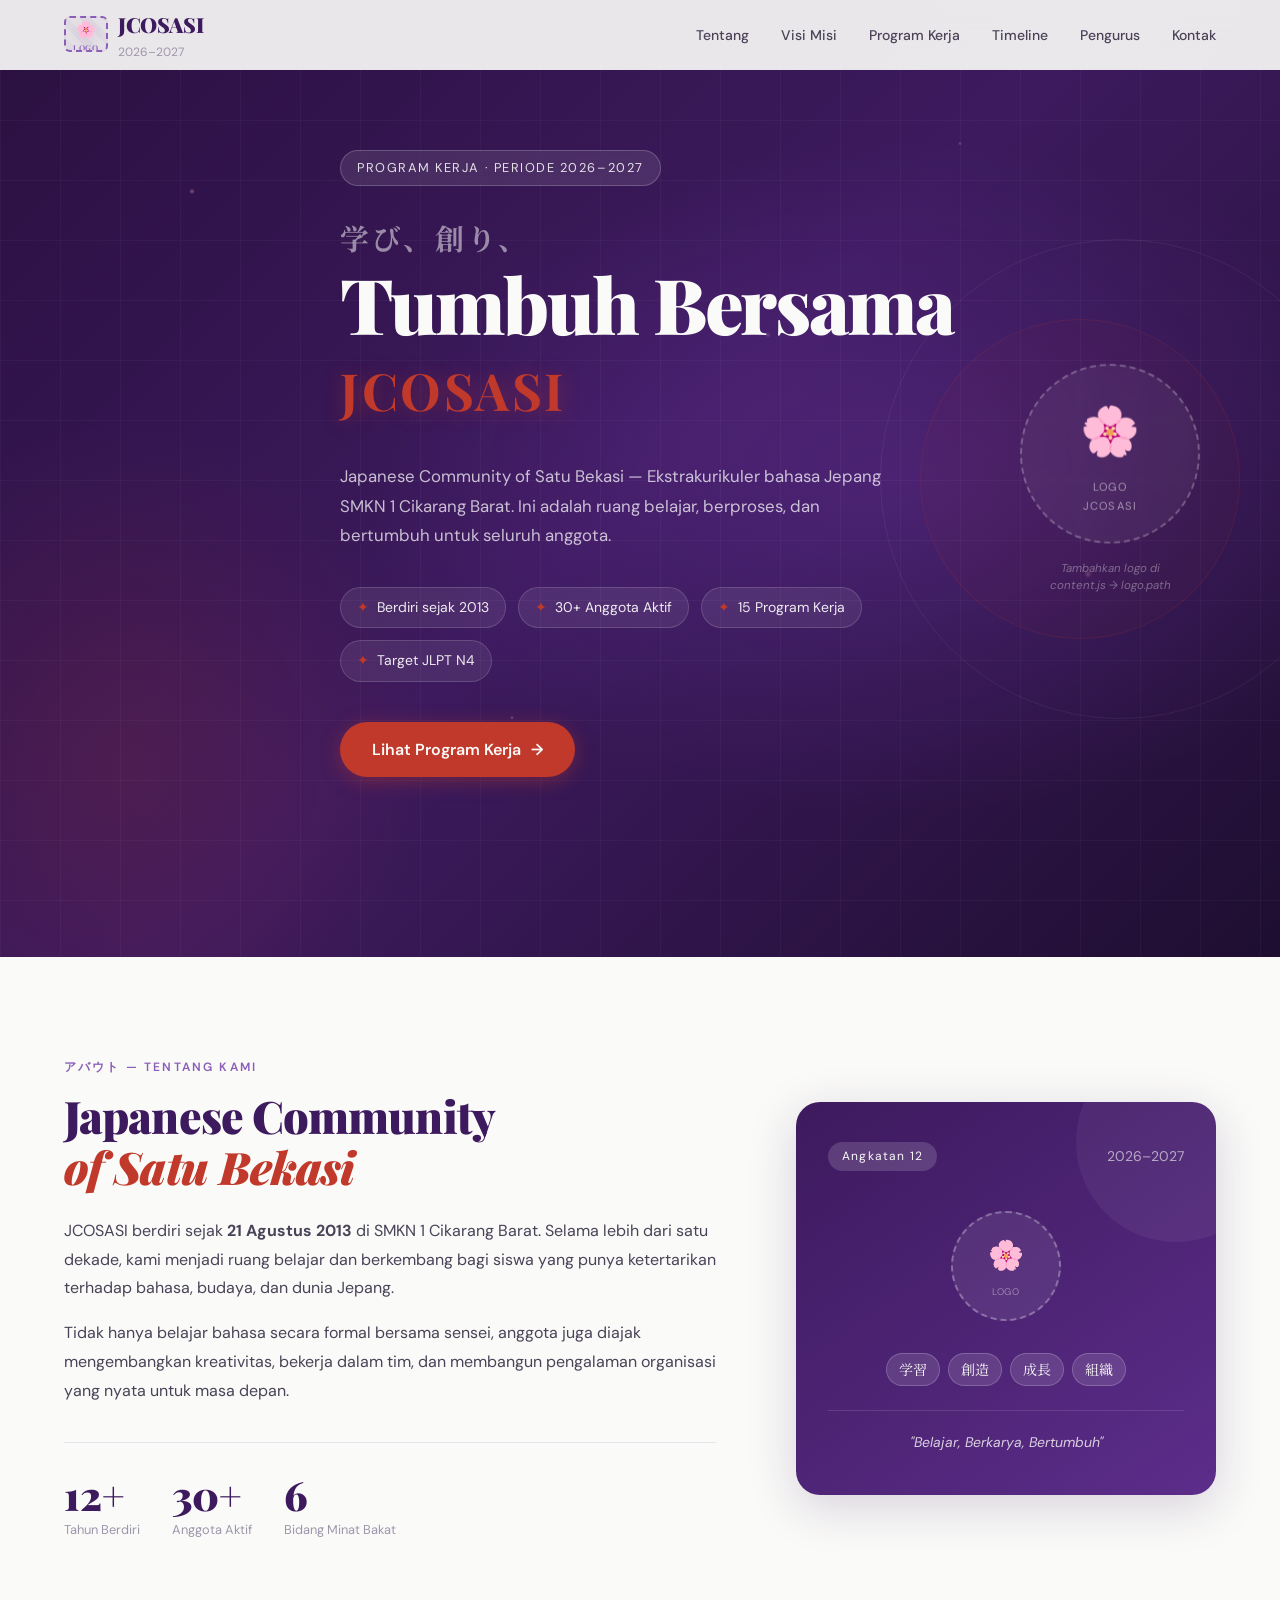
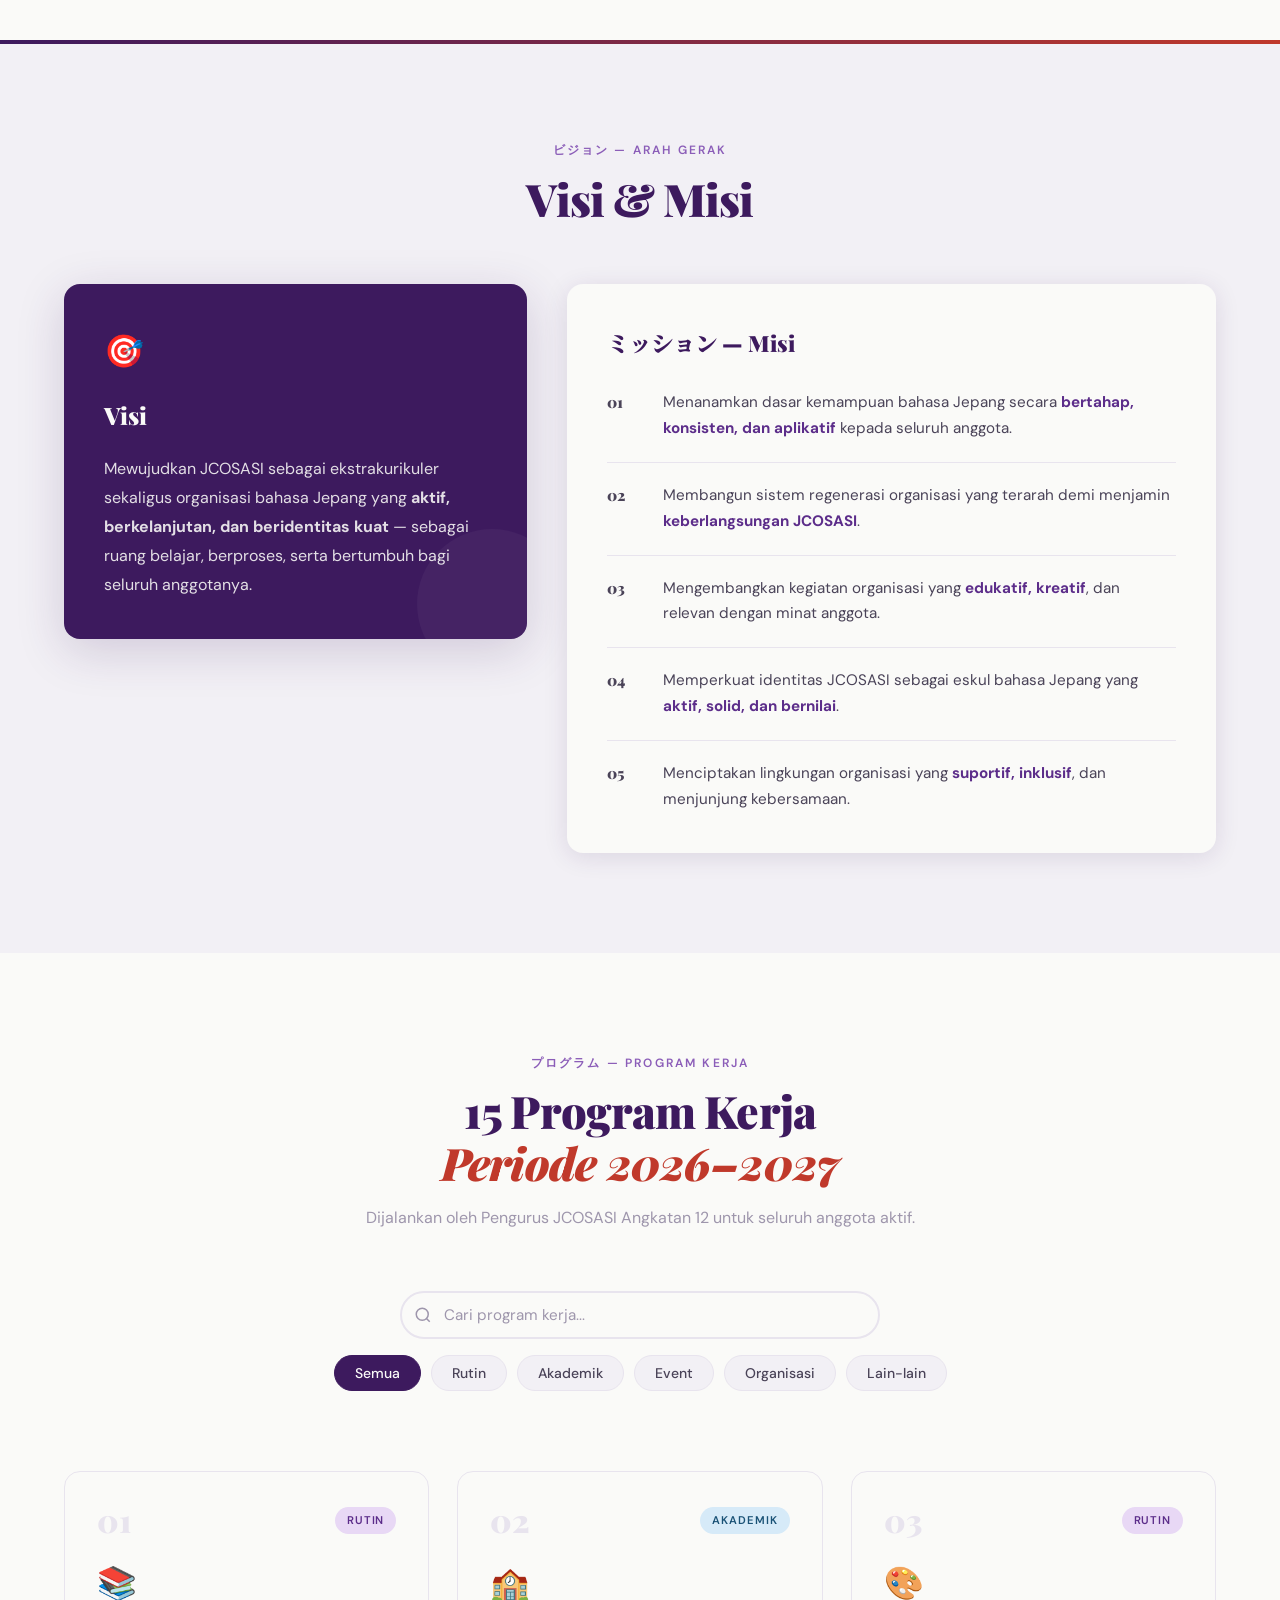
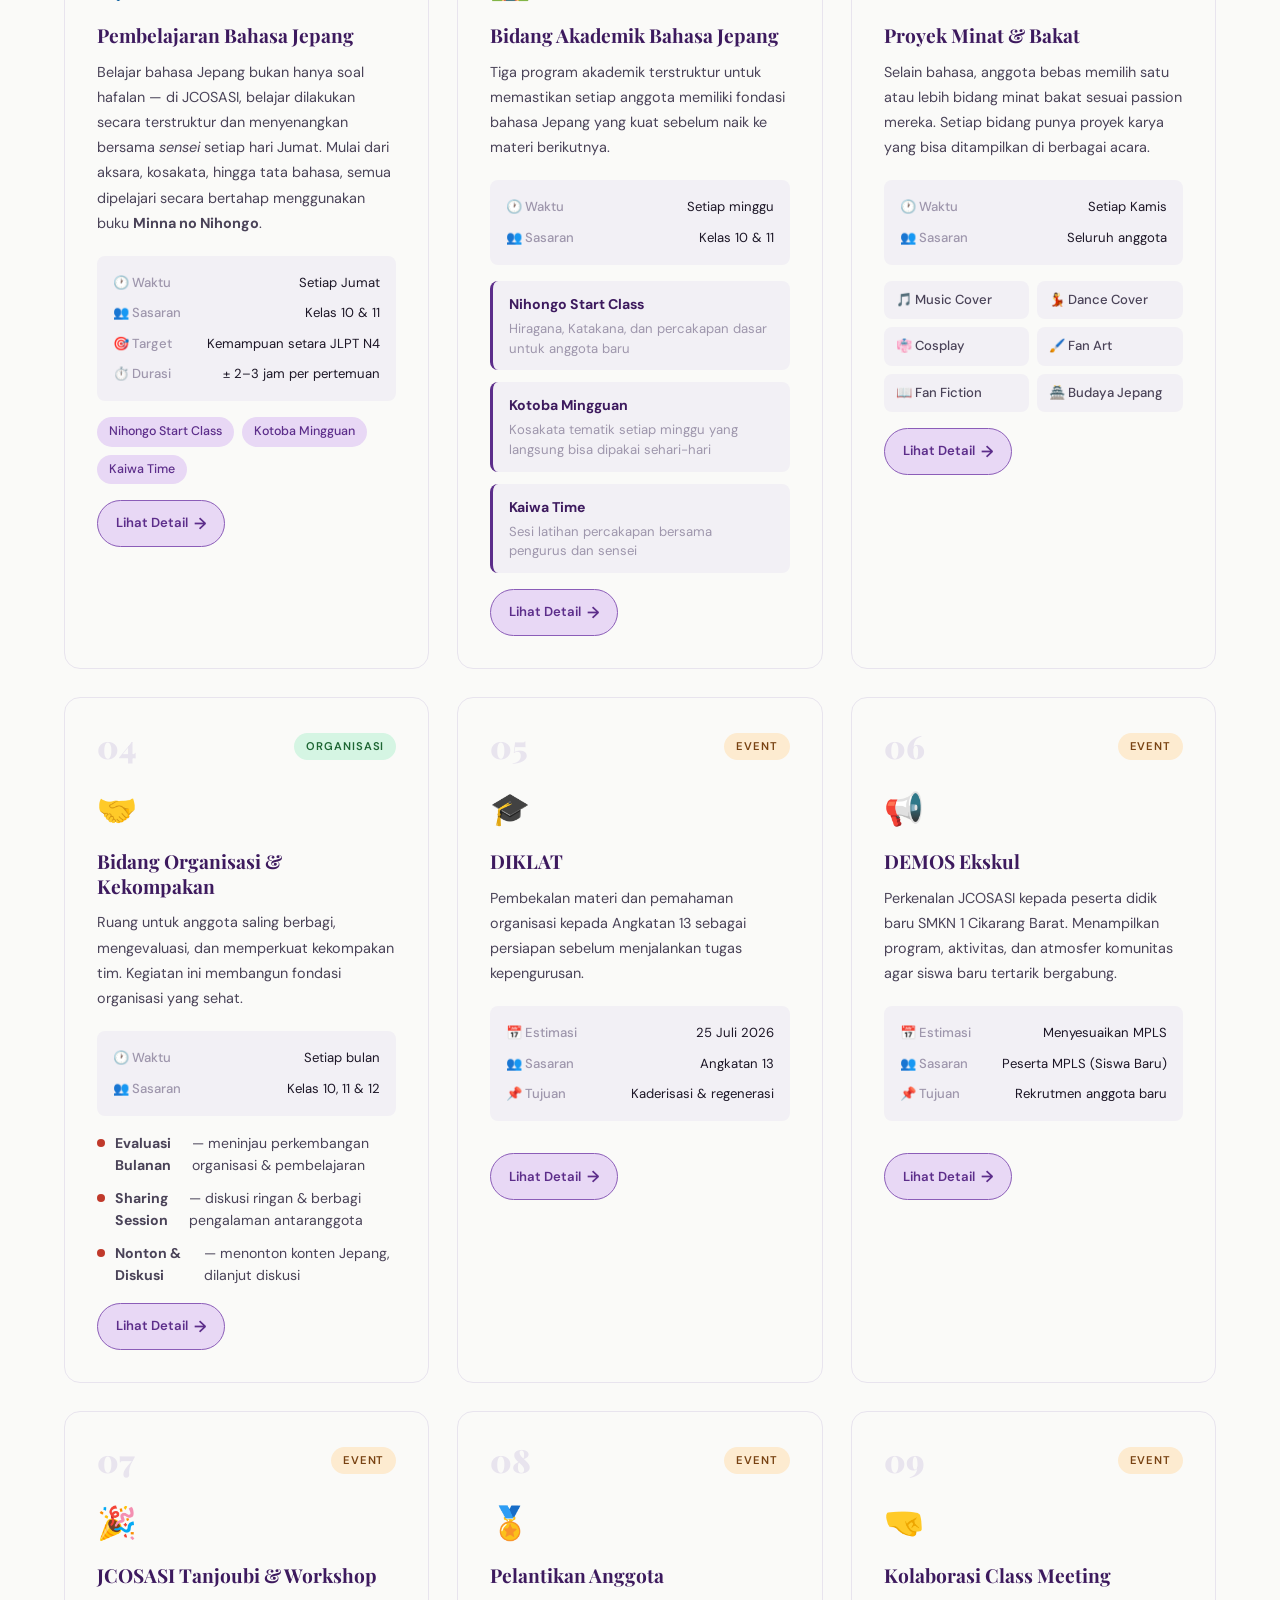
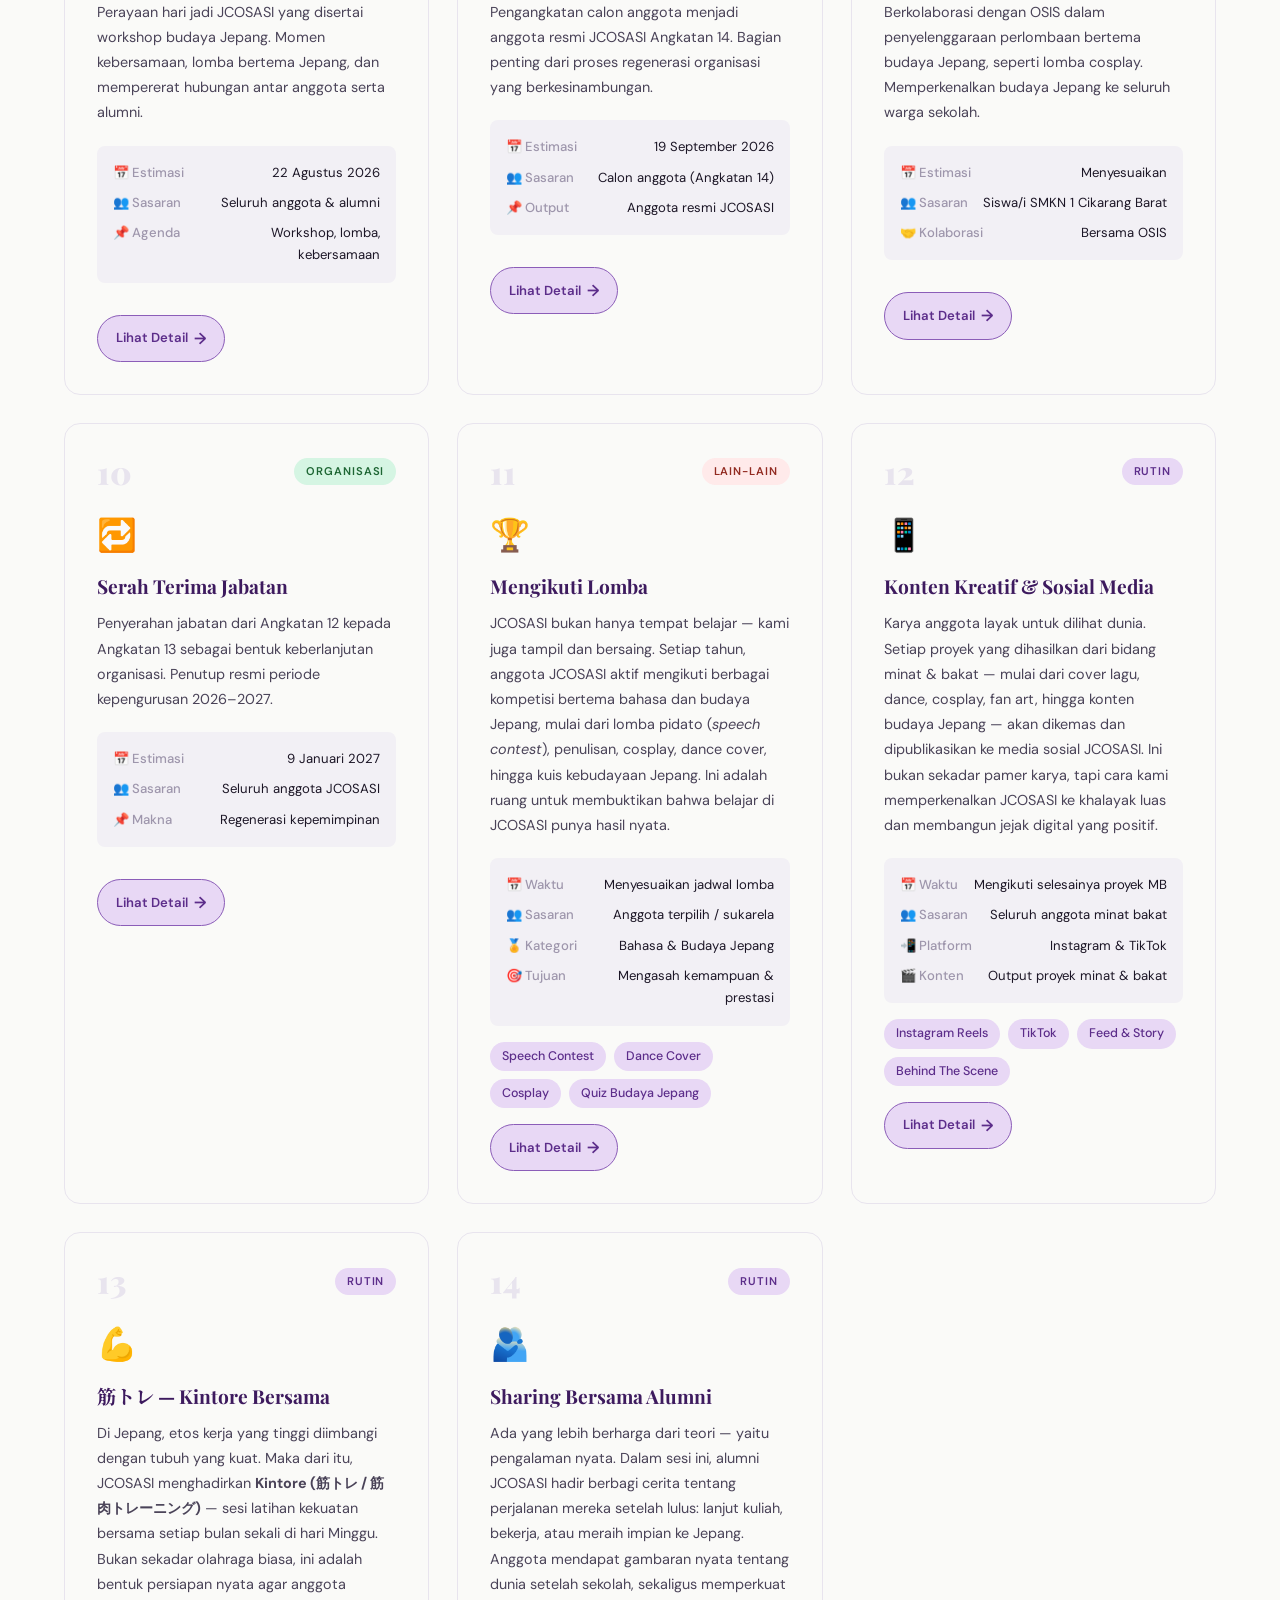
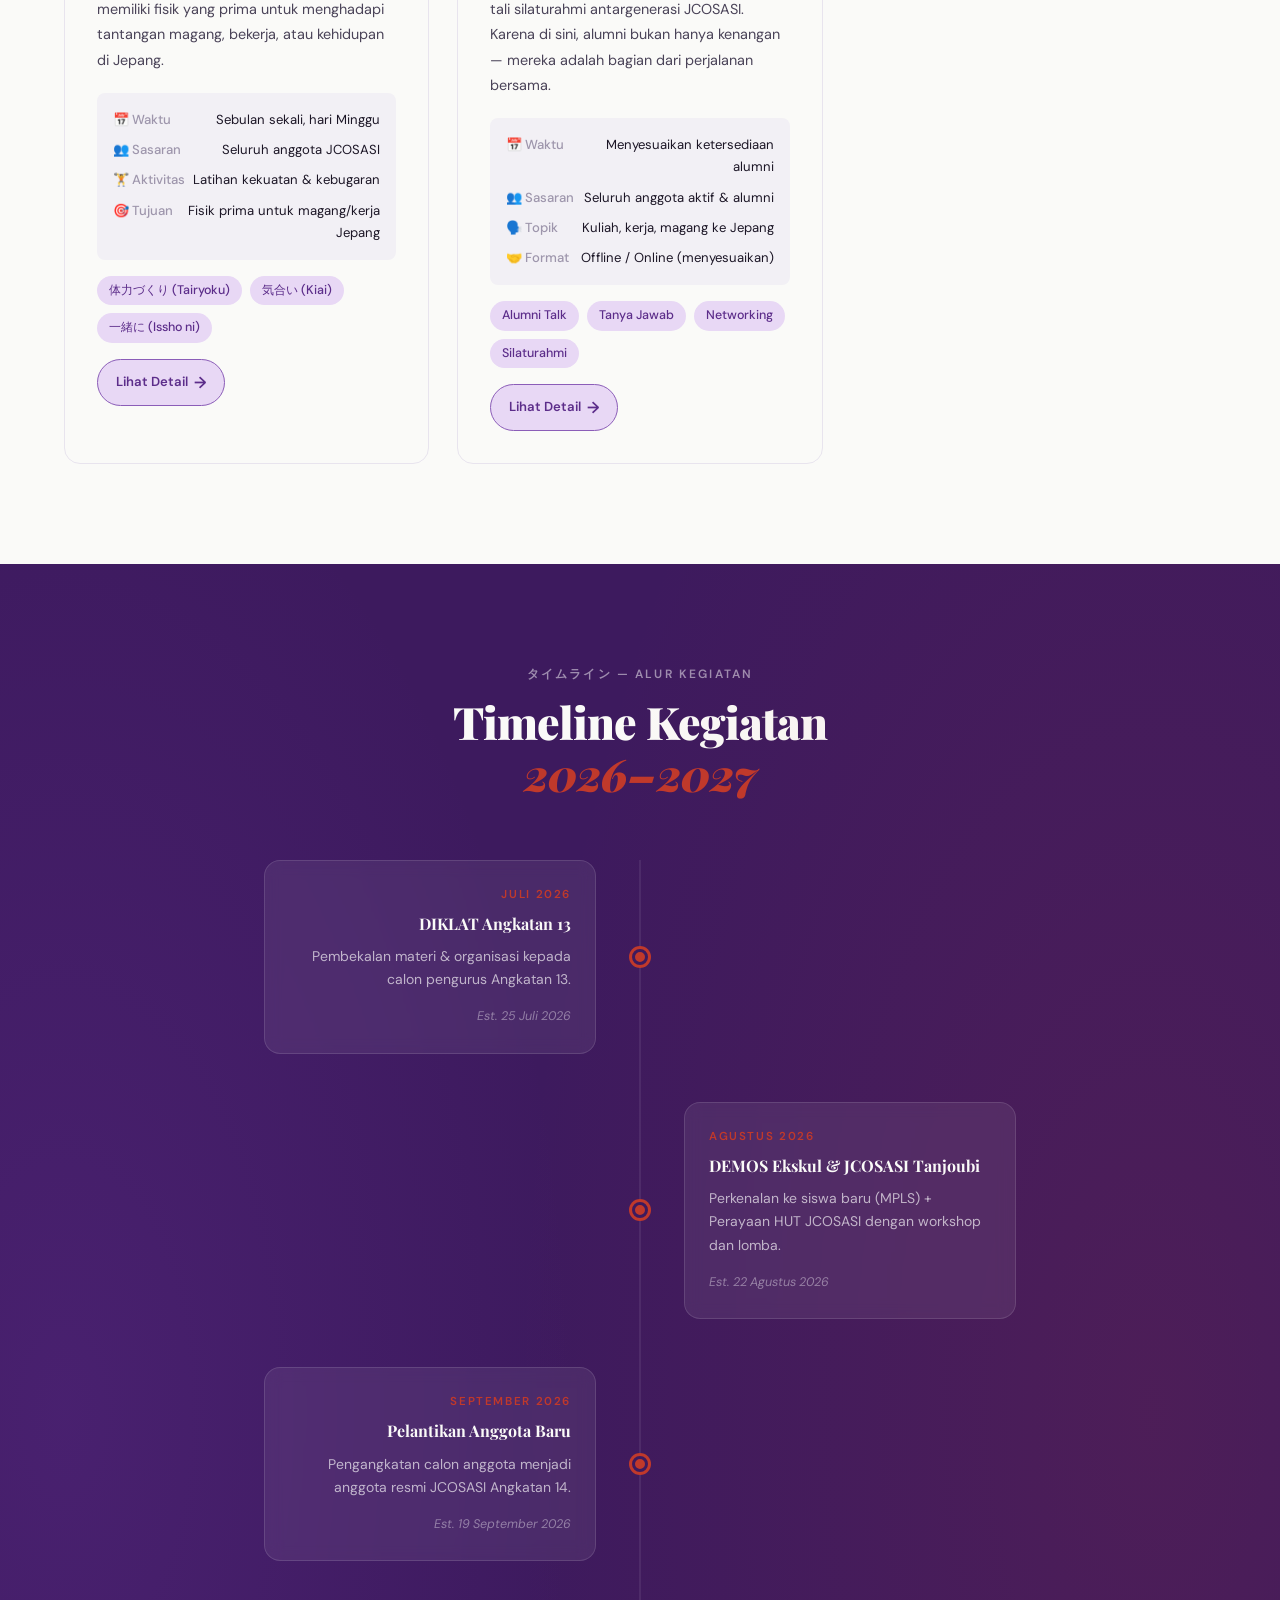
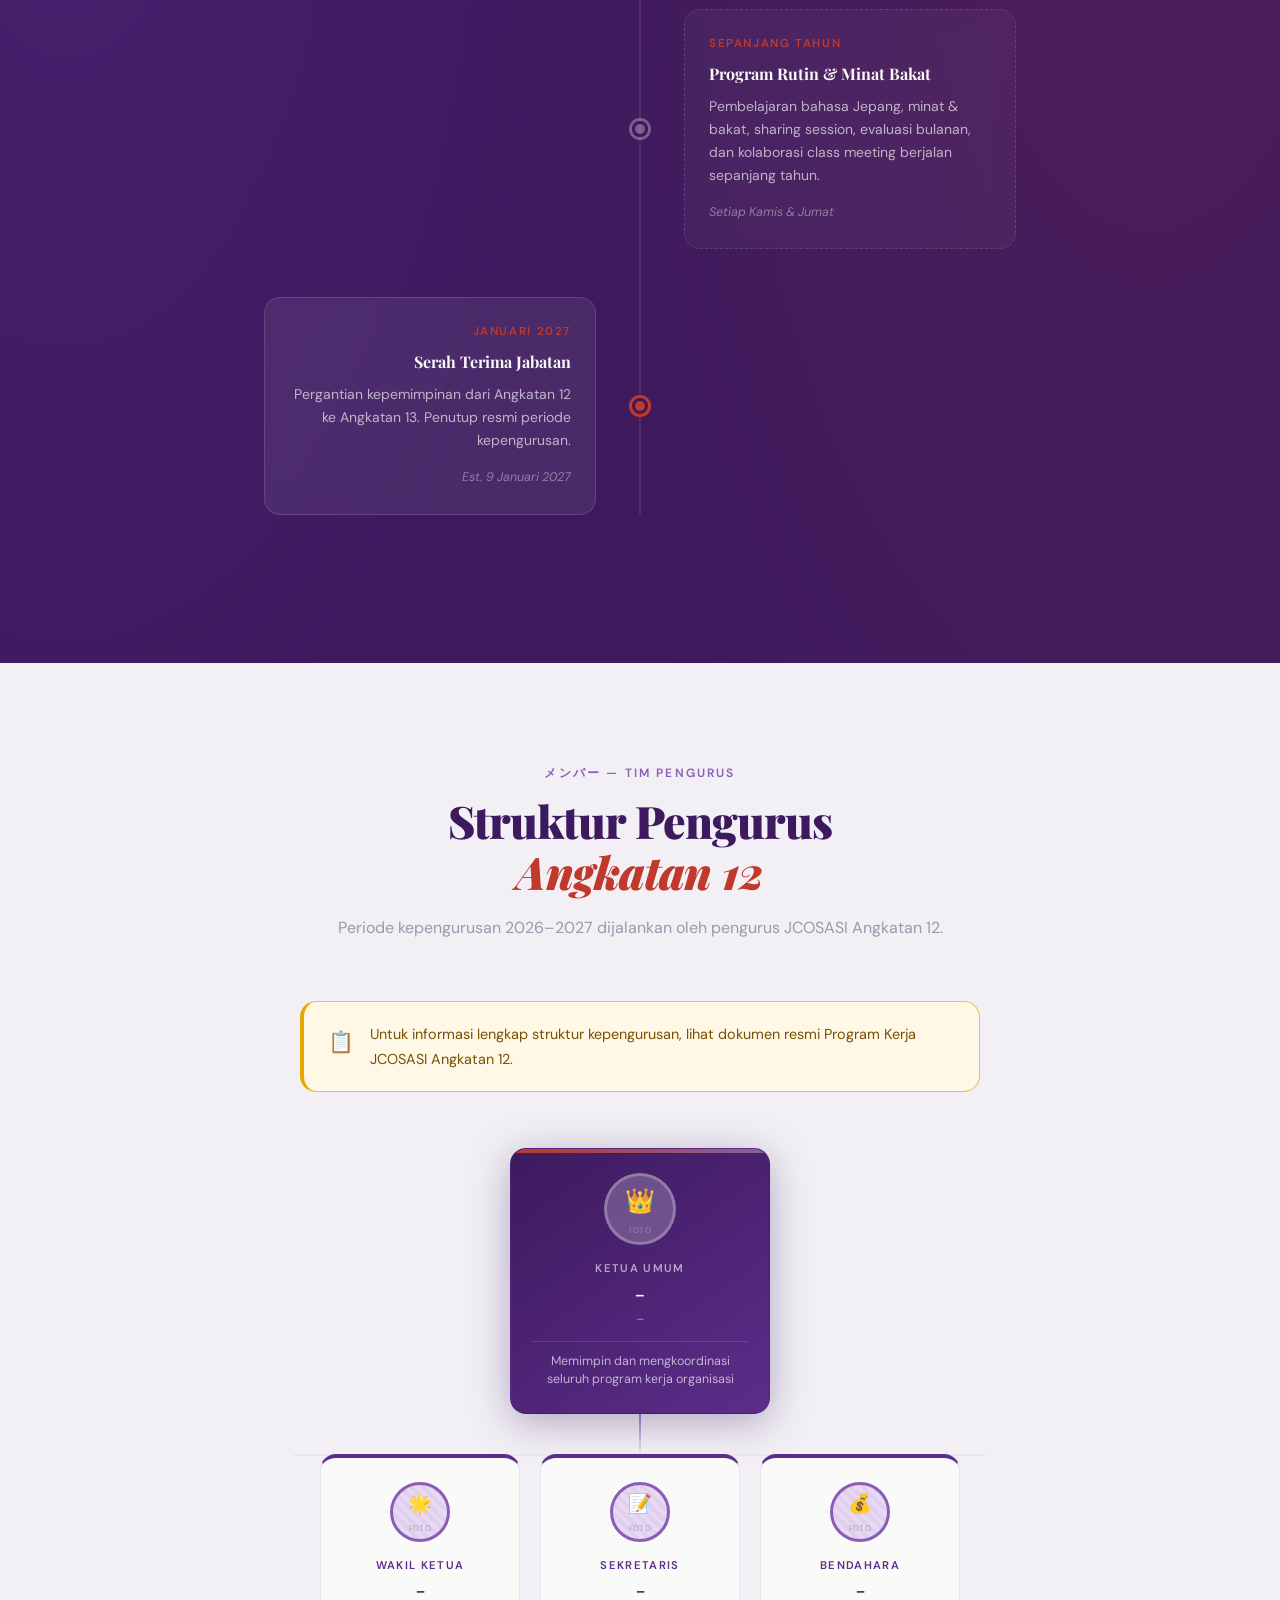
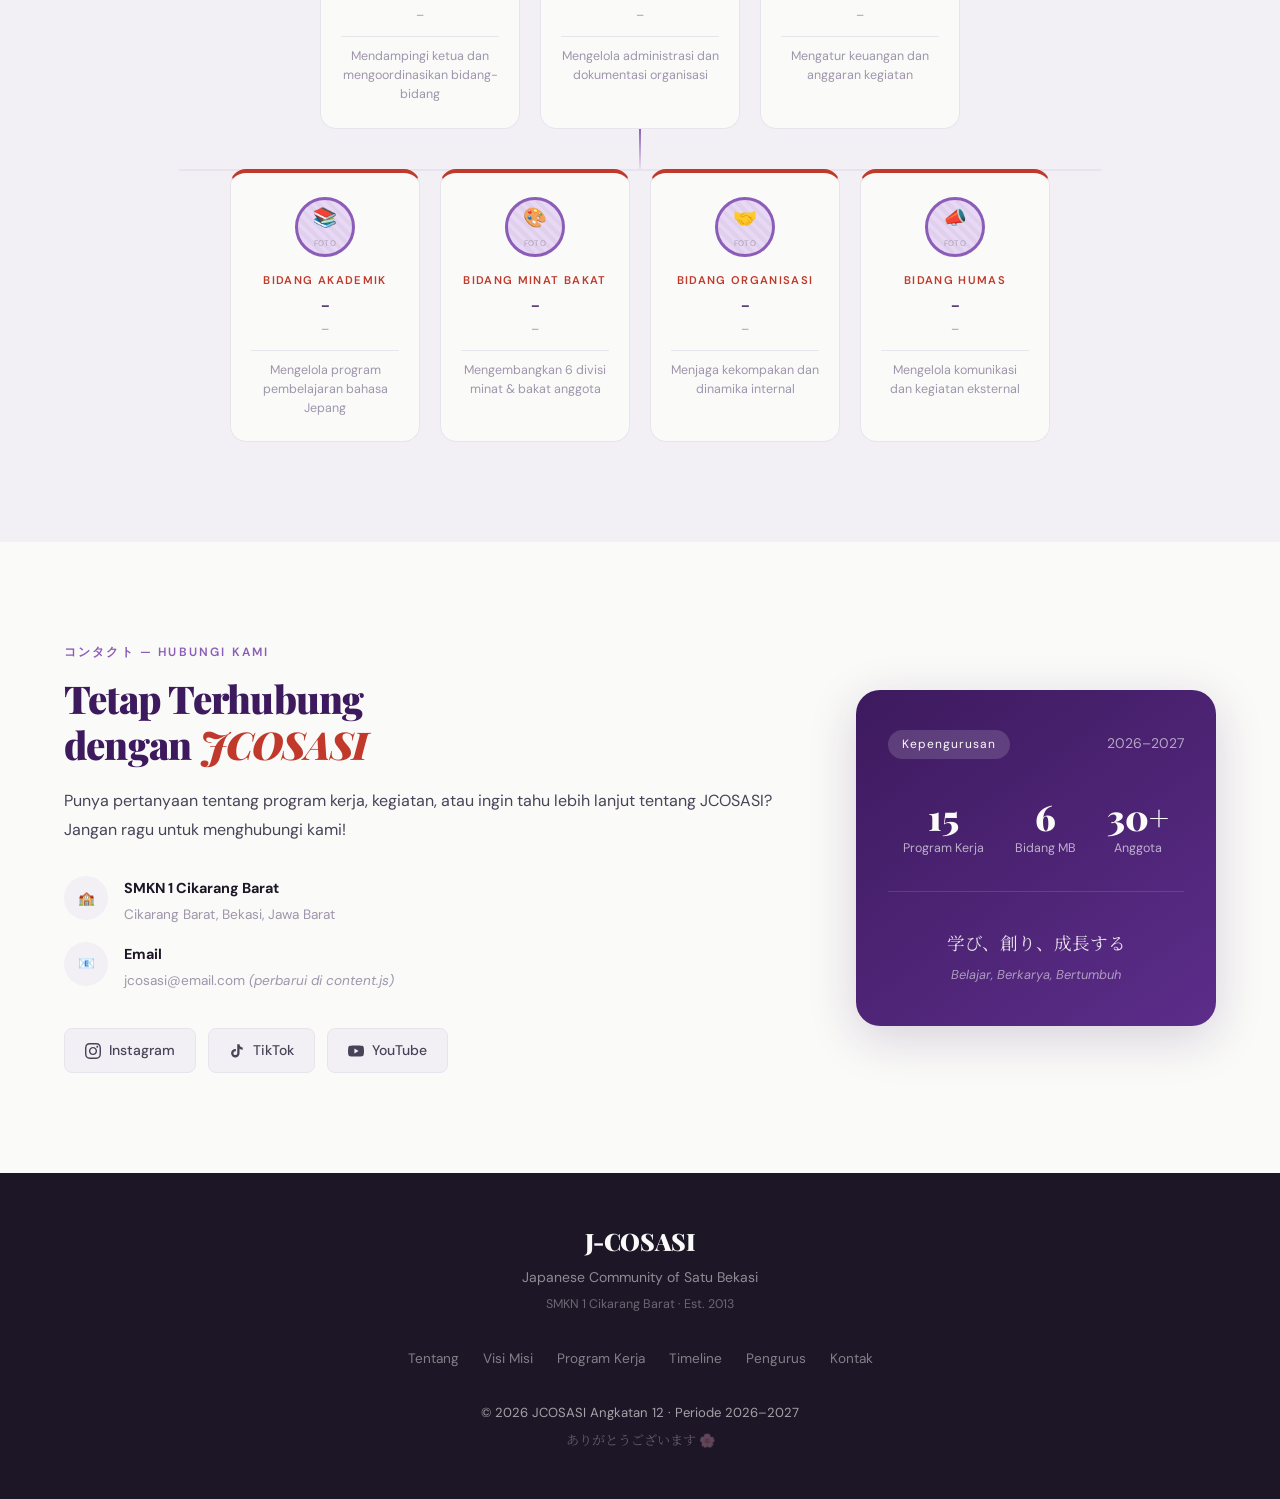
==== commit b54033e7: "Update landing page pada bagian landing page: tambahkan search nama proker berikan tanda ikon noti" ====
--- a/index.html
+++ b/index.html
@@ -111,13 +111,24 @@
         <h2 id="prokerHeading"></h2>
         <p class="section-desc" id="prokerDesc"></p>
       </div>
-      <div class="proker-filter">
-        <button class="filter-btn active" data-filter="all">Semua</button>
-        <button class="filter-btn" data-filter="rutin">Rutin</button>
-        <button class="filter-btn" data-filter="akademik">Akademik</button>
-        <button class="filter-btn" data-filter="event">Event</button>
-        <button class="filter-btn" data-filter="organisasi">Organisasi</button>
-        <button class="filter-btn" data-filter="lainlain">Lain-lain</button>
+      <div class="proker-controls">
+        <div class="proker-search-wrap">
+          <svg class="psw-icon" viewBox="0 0 24 24" fill="none" stroke="currentColor" stroke-width="2"><circle cx="11" cy="11" r="8"/><path d="M21 21l-4.35-4.35"/></svg>
+          <input type="text" id="prokerSearch" class="proker-search" placeholder="Cari program kerja..." autocomplete="off" />
+          <button class="psw-clear" id="prokerSearchClear" aria-label="Hapus" style="display:none">✕</button>
+        </div>
+        <div class="proker-filter">
+          <button class="filter-btn active" data-filter="all">Semua</button>
+          <button class="filter-btn" data-filter="rutin">Rutin</button>
+          <button class="filter-btn" data-filter="akademik">Akademik</button>
+          <button class="filter-btn" data-filter="event">Event</button>
+          <button class="filter-btn" data-filter="organisasi">Organisasi</button>
+          <button class="filter-btn" data-filter="lainlain">Lain-lain</button>
+        </div>
+      </div>
+      <div id="prokerSearchEmpty" class="proker-search-empty" style="display:none">
+        <div class="pse-icon">🔍</div>
+        <p>Tidak ada proker yang cocok dengan "<span id="prokerSearchQuery"></span>"</p>
       </div>
       <div class="proker-grid" id="prokerGrid"></div>
     </div>
--- a/style.css
+++ b/style.css
@@ -1097,7 +1097,6 @@
 
 /* ============ RESPONSIVE ============ */
 @media (max-width: 960px) {
-  .tentang-grid { grid-template-columns: 1fr; gap: 48px; }
   .vm-grid { grid-template-columns: 1fr; }
   .kontak-inner { grid-template-columns: 1fr; gap: 48px; }
   .timeline-wrapper::before { left: 24px; }
@@ -1150,7 +1149,28 @@
 @media (max-width: 1100px) {
   .hero-content { max-width: 600px; padding-left: 40px; }
   .hero-logo-placeholder { right: 40px; }
-  .tentang-grid { grid-template-columns: 1fr 360px; gap: 48px; }
+  /* Tentang: mulai menyempit tapi masih 2 kolom */
+  .tentang-grid { grid-template-columns: 1fr 320px; gap: 40px; }
+}
+
+/* Di bawah 860px, visual card sudah mulai terpotong — pindah ke bawah */
+@media (max-width: 860px) {
+  .tentang-grid {
+    grid-template-columns: 1fr;
+    gap: 40px;
+  }
+  /* Visual card tampil penuh di bawah teks */
+  .tentang-visual {
+    width: 100%;
+    order: 2; /* pastikan di bawah teks */
+  }
+  .tentang-text {
+    order: 1;
+  }
+  .visual-card {
+    max-width: 480px;
+    margin: 0 auto; /* center di mobile */
+  }
 }
 
 @media (max-width: 768px) {
@@ -1163,6 +1183,8 @@
   .sosmed-links { flex-wrap: wrap; gap: 8px; }
   .sm-btn { flex: 1; min-width: 120px; justify-content: center; }
   .stat-num { font-size: 2rem; }
+  /* Visual card full width di mobile */
+  .visual-card { max-width: 100%; }
 }
 
 @media (max-width: 600px) {
@@ -1189,6 +1211,10 @@
   .filter-btn { flex-shrink: 0; }
   .vm-card, .vm-misi { padding: 28px 20px; }
   .kc-stat span { font-size: 1.8rem; }
+  /* Visual card padding lebih kecil di hp */
+  .visual-card { padding: 28px 20px; }
+  .vc-top { margin-bottom: 24px; }
+  .vc-logo-area { margin-bottom: 20px; }
 }
 
 @media (max-width: 400px) {
@@ -1207,3 +1233,175 @@
   .logo-sub { display: none; }
   .misi-num { font-size: 1.2rem; min-width: 30px; }
 }
+
+/* ============ SKELETON LOADING — PENGURUS ============ */
+@keyframes shimmer {
+  0%   { background-position: -400px 0; }
+  100% { background-position:  400px 0; }
+}
+.skeleton-ph,
+.skeleton-line {
+  background: linear-gradient(90deg, #ede9f5 25%, #f8f4ff 50%, #ede9f5 75%);
+  background-size: 800px 100%;
+  animation: shimmer 1.4s infinite linear;
+  border-radius: 6px;
+}
+.skeleton-ph {
+  width: 100%; height: 100%; border-radius: 50%;
+}
+.skeleton-line {
+  height: 12px; margin: 10px auto 0;
+}
+.sk-short  { width: 50%; }
+.sk-medium { width: 70%; }
+.sk-long   { width: 85%; height: 10px; }
+
+/* Override warna skeleton di kartu ketua (dark bg) */
+.org-card-ketua .skeleton-ph,
+.org-card-ketua .skeleton-line {
+  background: linear-gradient(90deg, rgba(255,255,255,.1) 25%, rgba(255,255,255,.2) 50%, rgba(255,255,255,.1) 75%);
+  background-size: 800px 100%;
+  animation: shimmer 1.4s infinite linear;
+}
+
+/* ── Proker Detail Button ── */
+.pc-detail-btn {
+  display: inline-flex; align-items: center; gap: 6px;
+  margin-top: 18px;
+  padding: 8px 18px;
+  background: var(--purple-deep);
+  color: var(--white);
+  border-radius: 99px;
+  font-size: .82rem; font-weight: 600;
+  text-decoration: none;
+  transition: all var(--trans);
+}
+.pc-detail-btn:hover {
+  background: var(--purple-mid);
+  transform: translateX(3px);
+}
+.pc-detail-btn span { font-size: 1rem; }
+
+/* ── Tombol Lihat Detail di Proker Card ── */
+.pc-detail-btn {
+  display: inline-flex; align-items: center; gap: 6px;
+  margin-top: 16px;
+  padding: 9px 18px; border-radius: 99px;
+  font-size: .82rem; font-weight: 600;
+  color: var(--purple-mid);
+  border: 1.5px solid var(--purple-light);
+  background: var(--purple-pale);
+  transition: all var(--trans);
+  text-decoration: none;
+}
+.pc-detail-btn:hover {
+  background: var(--purple-mid);
+  color: var(--white);
+  border-color: var(--purple-mid);
+  transform: translateX(2px);
+}
+.pc-detail-btn span { transition: transform var(--trans); }
+.pc-detail-btn:hover span { transform: translateX(3px); }
+
+/* ══════════════════════════════════════════
+   PROKER SEARCH BAR
+══════════════════════════════════════════ */
+.proker-controls {
+  display: flex;
+  flex-direction: column;
+  align-items: center;
+  gap: 16px;
+  margin-bottom: 32px;
+}
+.proker-search-wrap {
+  position: relative;
+  width: 100%;
+  max-width: 480px;
+}
+.psw-icon {
+  position: absolute;
+  left: 14px; top: 50%;
+  transform: translateY(-50%);
+  width: 18px; height: 18px;
+  stroke: var(--grey-mid);
+  pointer-events: none;
+}
+.proker-search {
+  width: 100%;
+  padding: 12px 42px 12px 42px;
+  border: 2px solid var(--grey-light);
+  border-radius: 99px;
+  font-size: .95rem;
+  font-family: var(--font-body);
+  color: var(--charcoal);
+  background: var(--white);
+  outline: none;
+  transition: border-color .2s, box-shadow .2s;
+  box-sizing: border-box;
+}
+.proker-search:focus {
+  border-color: var(--purple-mid);
+  box-shadow: 0 0 0 3px rgba(107,52,175,.12);
+}
+.proker-search::placeholder { color: var(--grey-mid); }
+.psw-clear {
+  position: absolute;
+  right: 12px; top: 50%;
+  transform: translateY(-50%);
+  display: none;
+  align-items: center; justify-content: center;
+  width: 22px; height: 22px;
+  background: var(--grey-light);
+  border: none; border-radius: 50%;
+  font-size: .75rem; color: var(--grey-dark);
+  cursor: pointer; line-height: 1;
+  transition: background .15s;
+}
+.psw-clear:hover { background: var(--purple-pale); color: var(--purple-deep); }
+
+/* Pesan kosong saat search tidak ketemu */
+.proker-search-empty {
+  text-align: center;
+  padding: 40px 20px;
+  color: var(--grey-mid);
+}
+.pse-icon { font-size: 2.5rem; margin-bottom: 12px; }
+.proker-search-empty p { font-size: .95rem; }
+.proker-search-empty span { font-weight: 700; color: var(--purple-mid); }
+
+/* ══════════════════════════════════════════
+   NOTIF BADGE PADA PROKER CARD
+══════════════════════════════════════════ */
+.pc-notif-badge {
+  margin-left: auto;
+  display: none; /* diatur via JS */
+  align-items: center; justify-content: center;
+  font-size: .85rem;
+  animation: bell-shake 2.5s ease-in-out infinite;
+  cursor: default;
+}
+@keyframes bell-shake {
+  0%, 85%, 100% { transform: rotate(0deg); }
+  88%  { transform: rotate(-18deg); }
+  92%  { transform: rotate(18deg); }
+  96%  { transform: rotate(-10deg); }
+  98%  { transform: rotate(8deg); }
+}
+
+/* ══════════════════════════════════════════
+   ACTIVITY LOG — MOBILE LARGER CELLS
+══════════════════════════════════════════ */
+@media (max-width: 640px) {
+  .activity-day {
+    width: 18px !important;
+    height: 18px !important;
+    border-radius: 3px !important;
+  }
+  .activity-month-label {
+    width: 18px !important;
+    font-size: .65rem;
+  }
+  .activity-graph { gap: 4px !important; }
+  .activity-months { gap: 4px !important; }
+  .activity-week { gap: 4px !important; }
+}
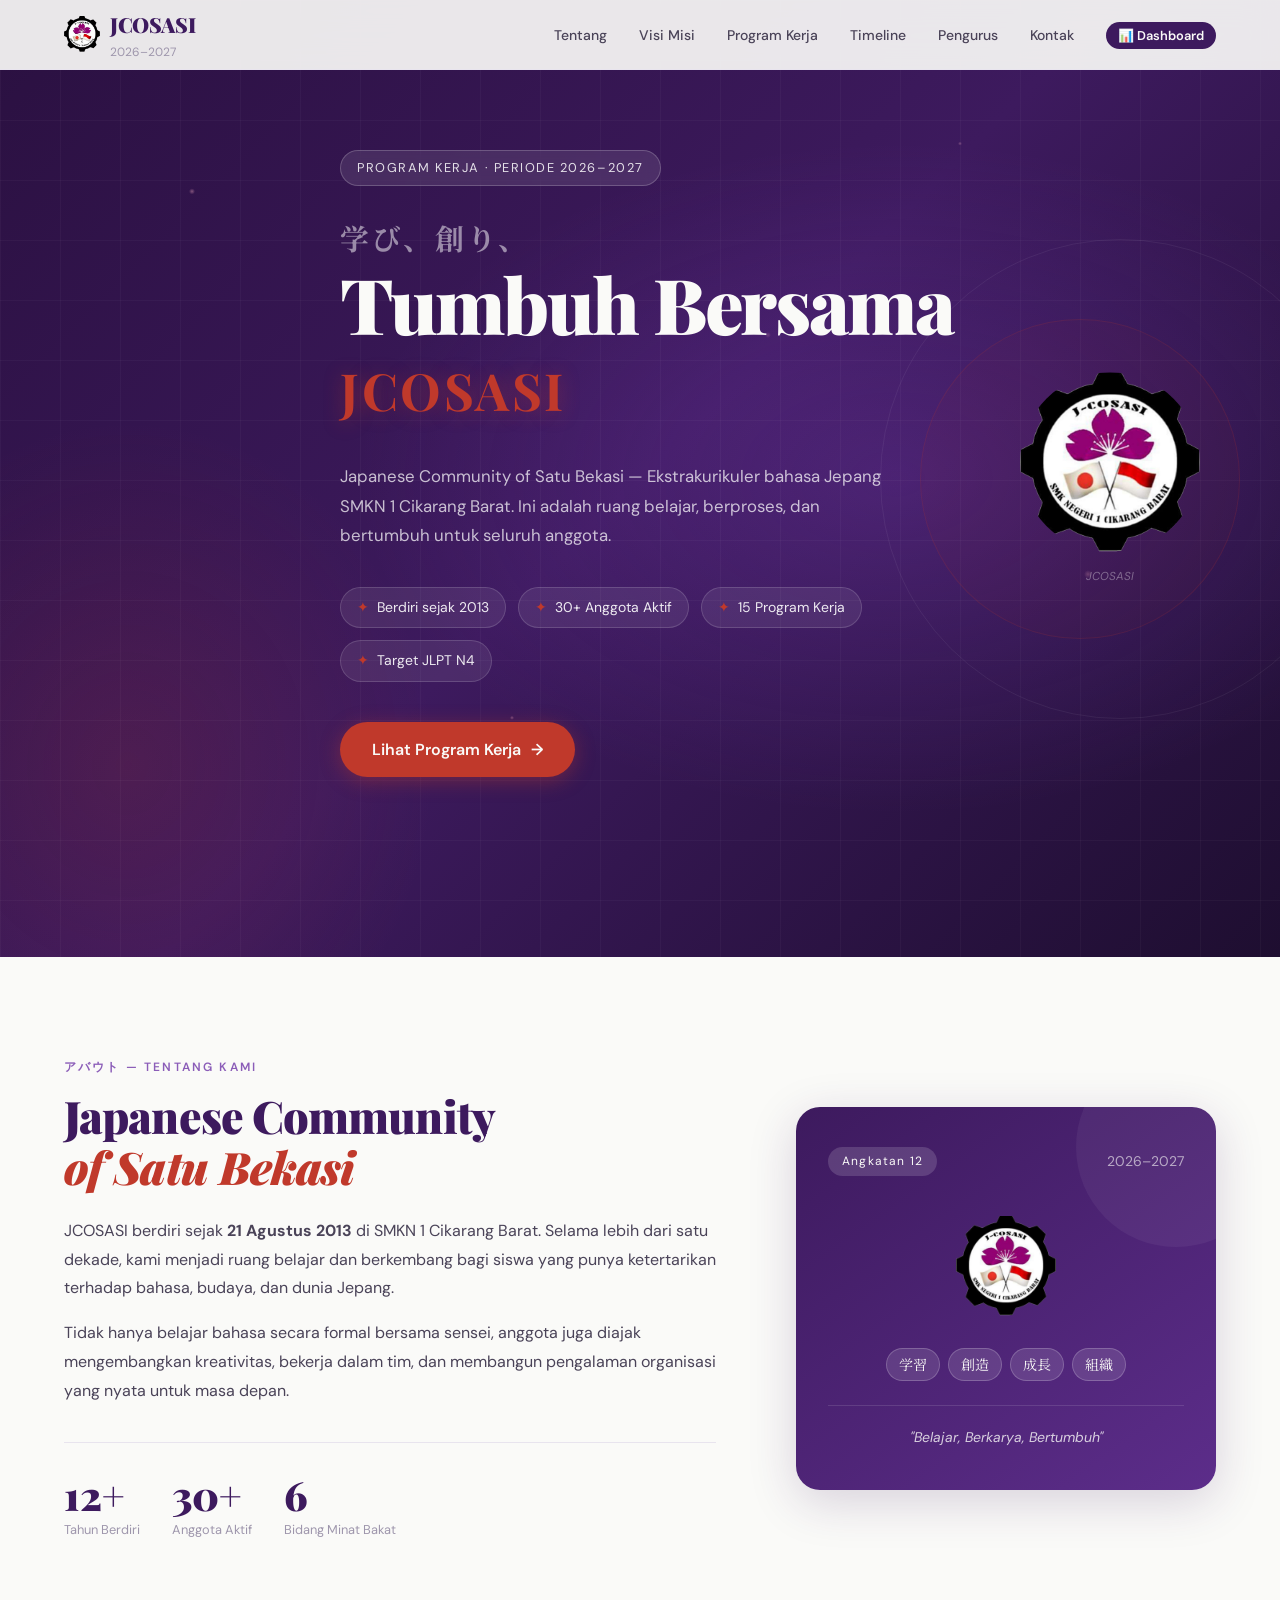
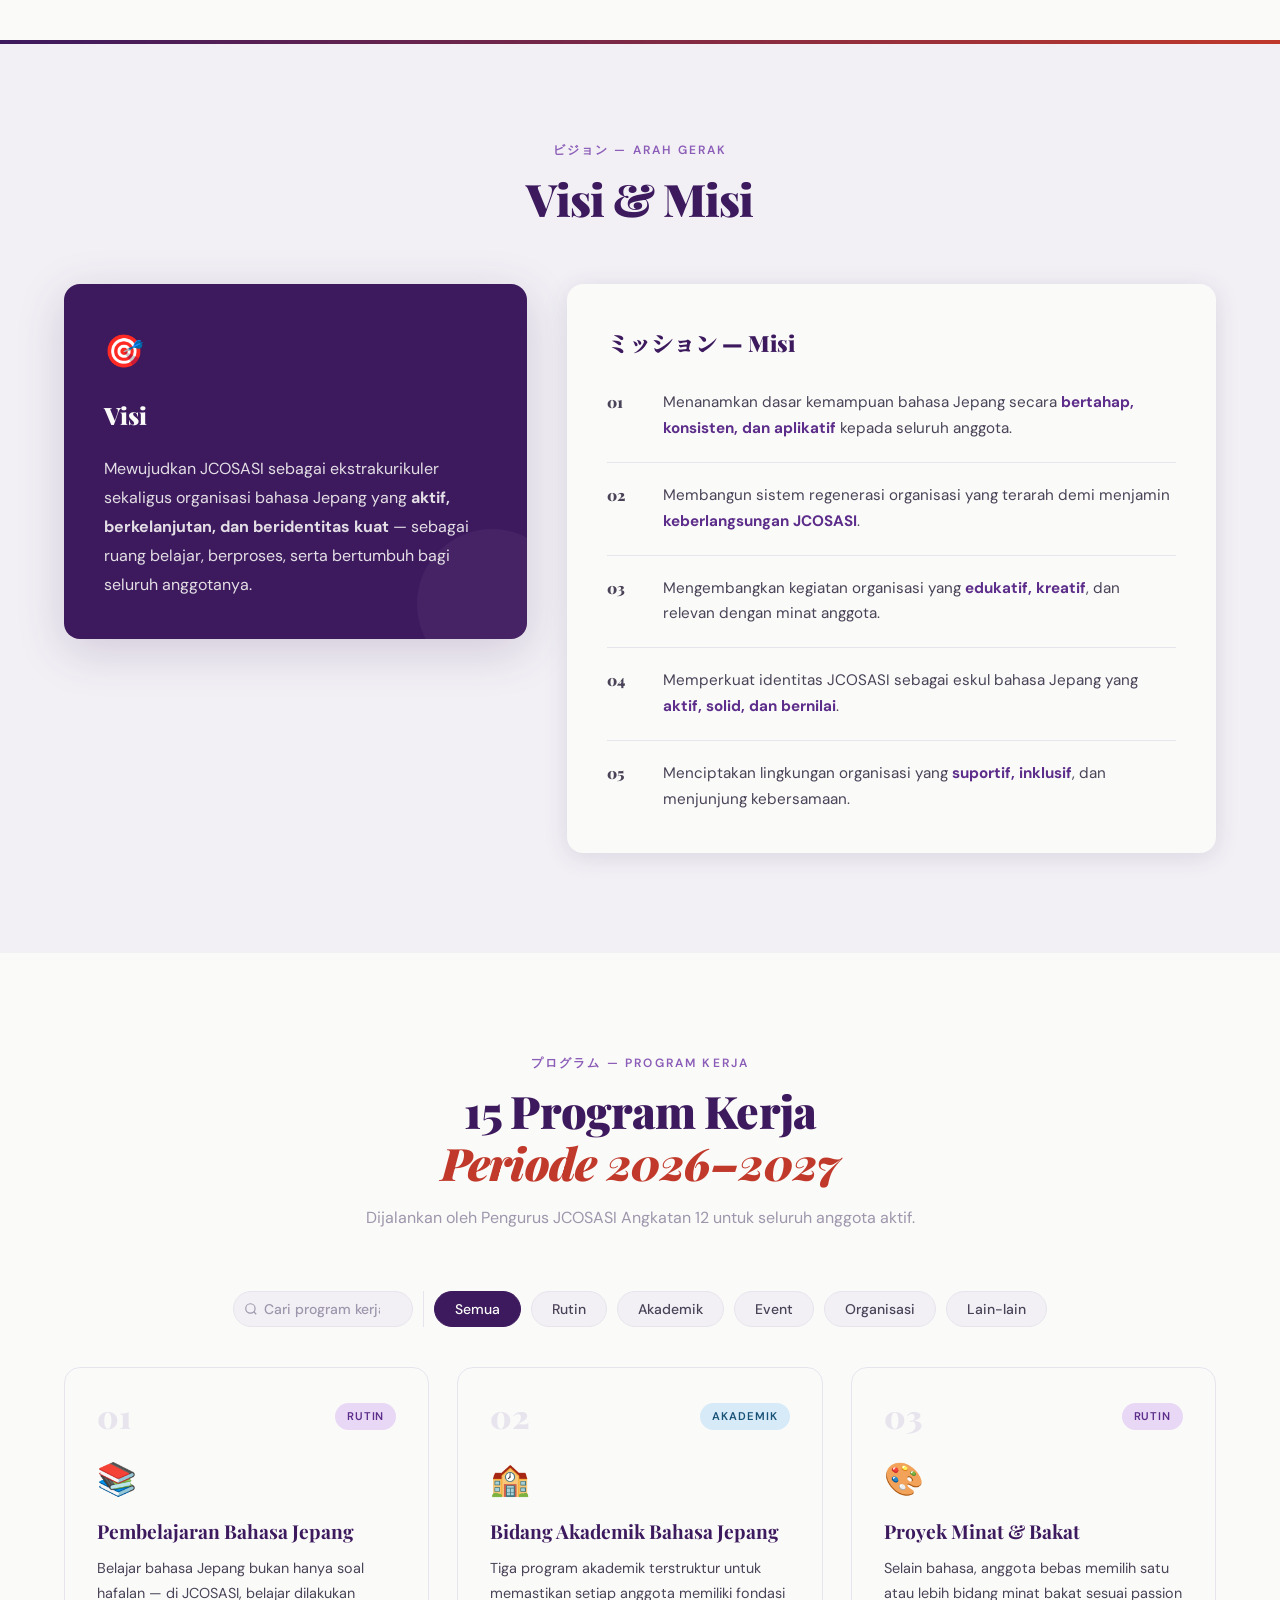
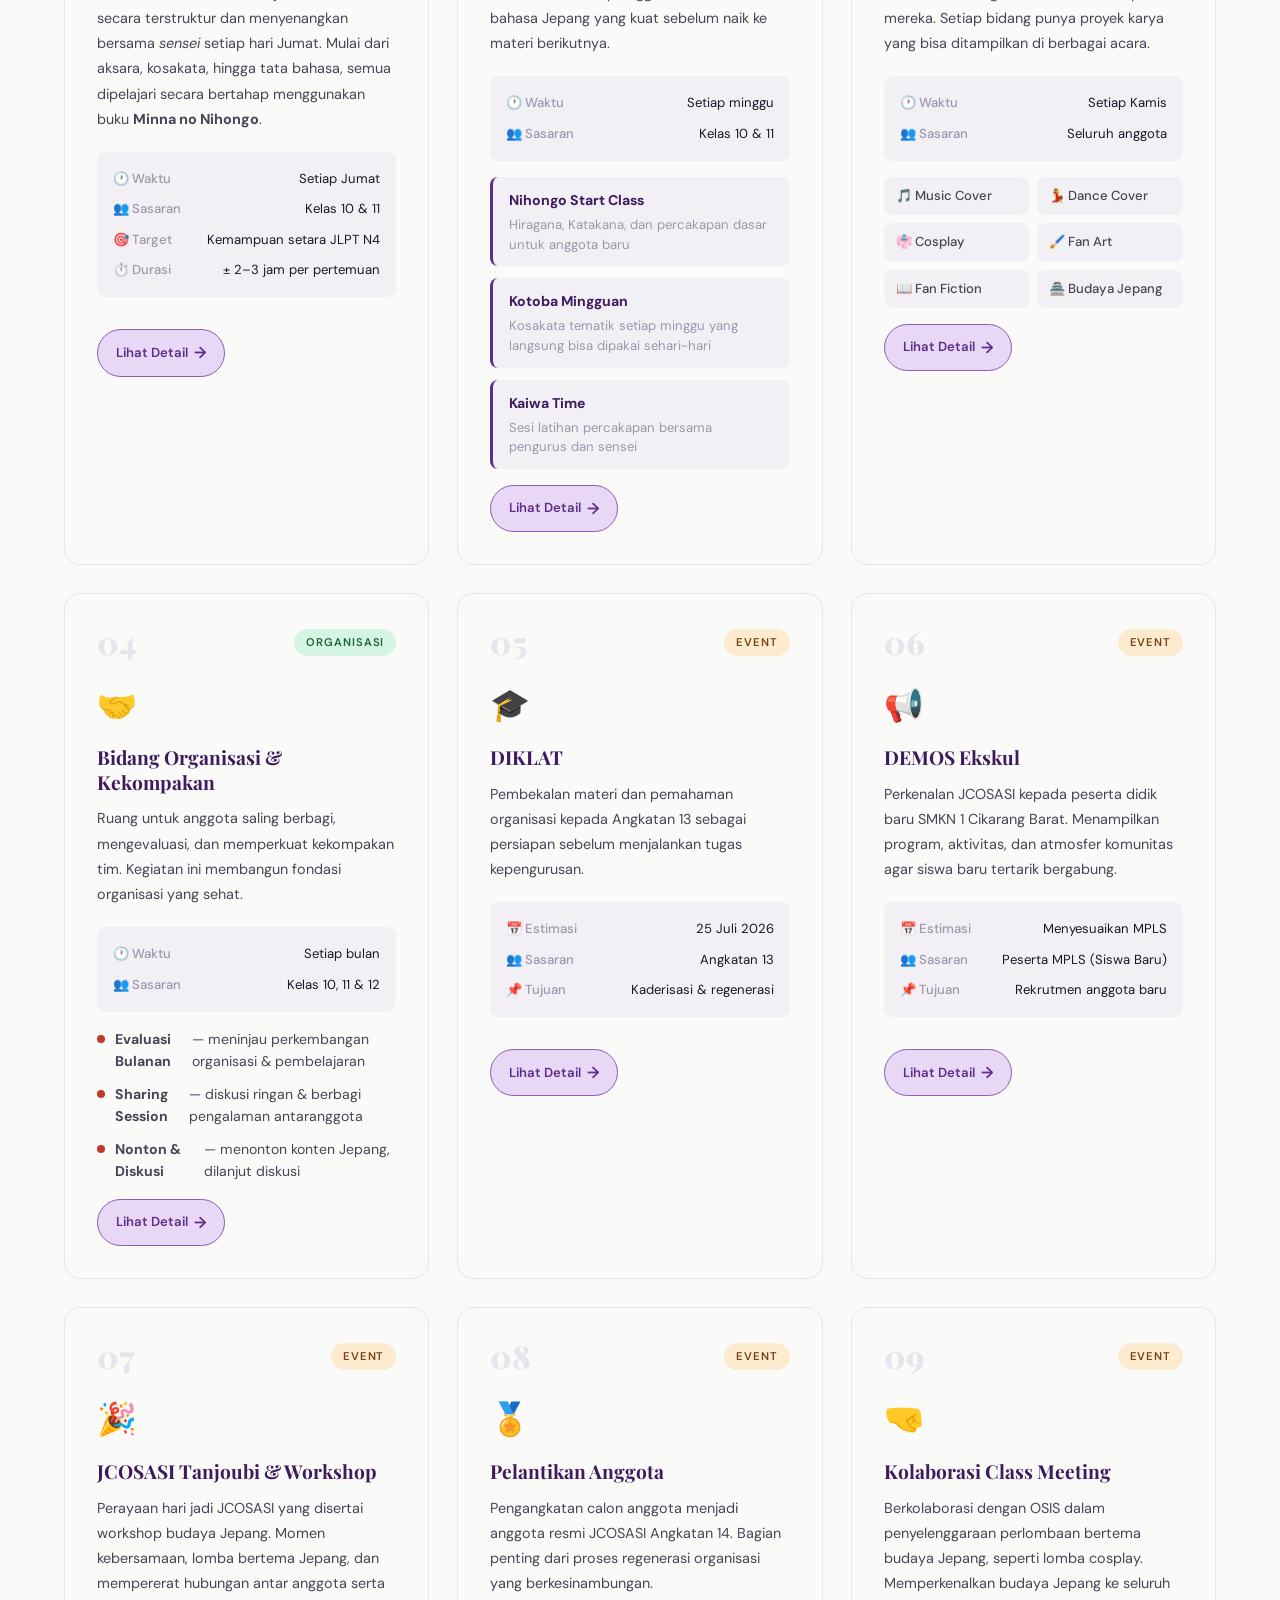
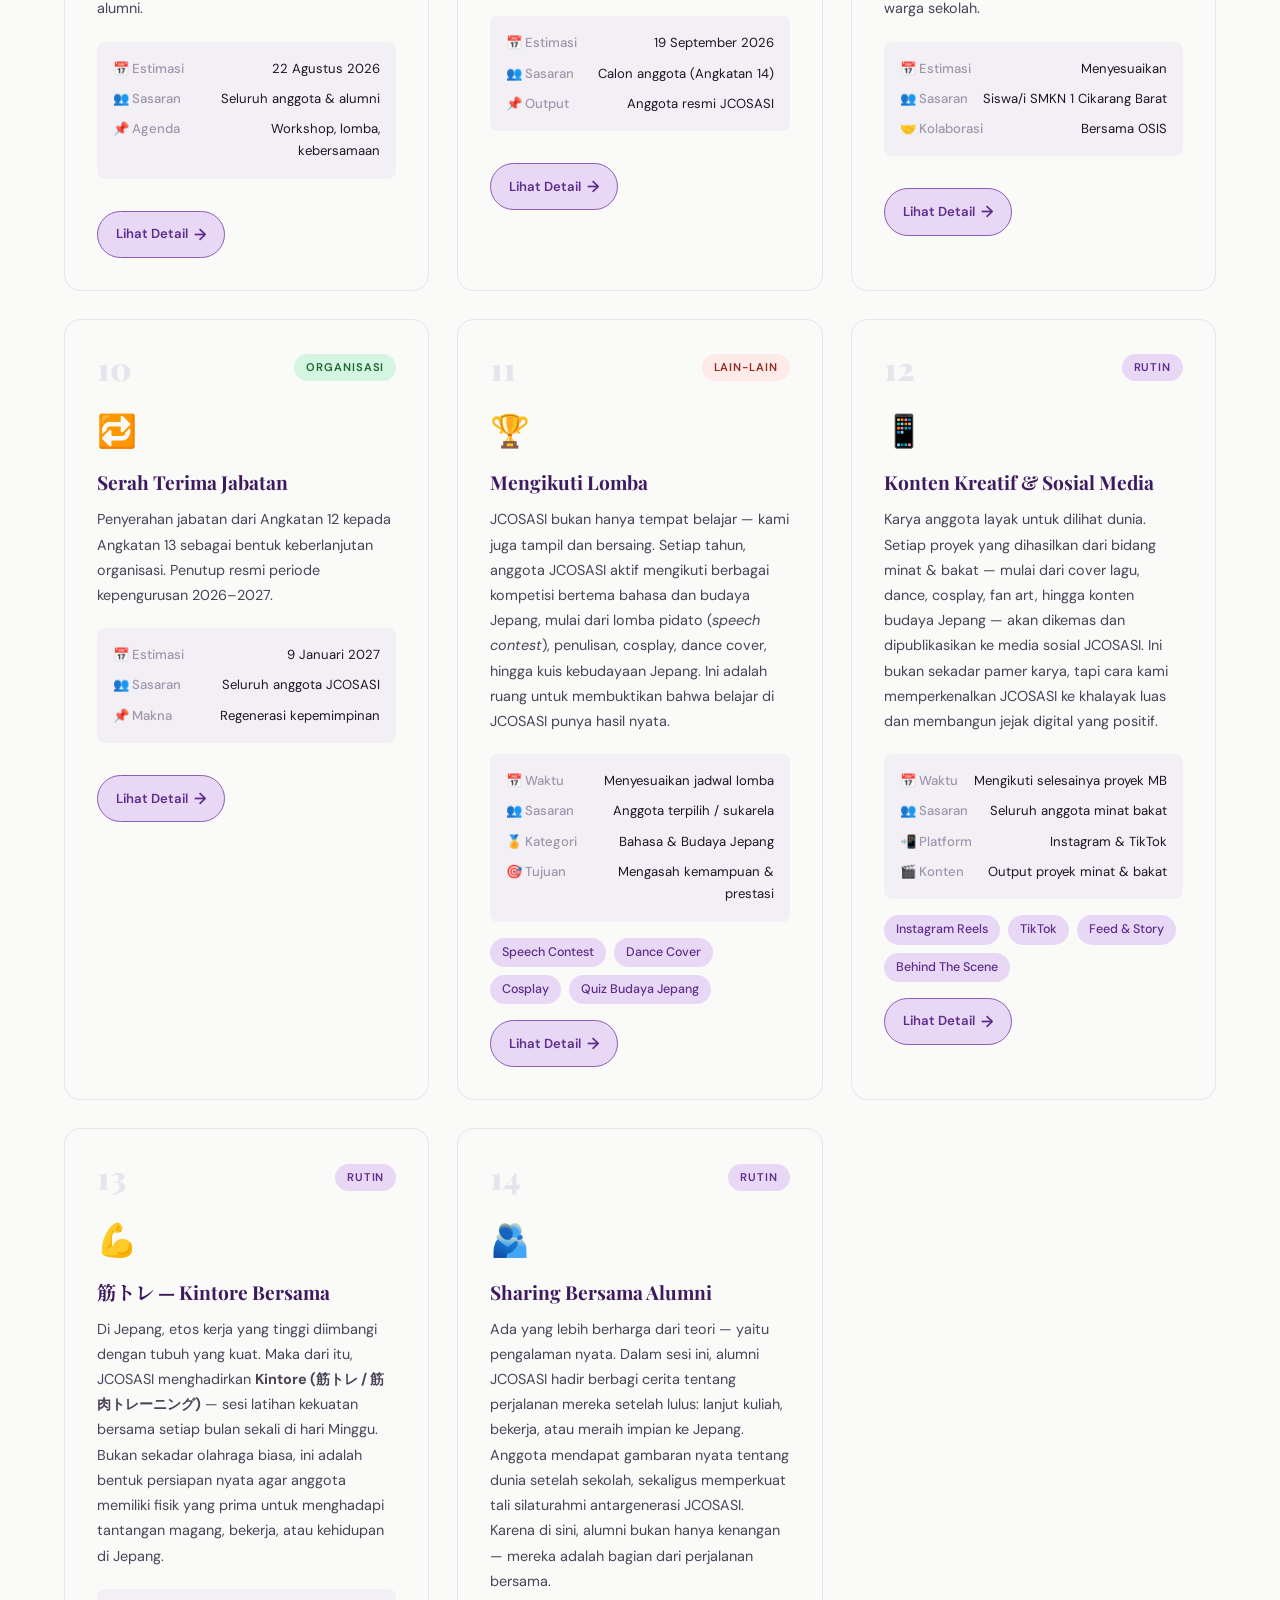
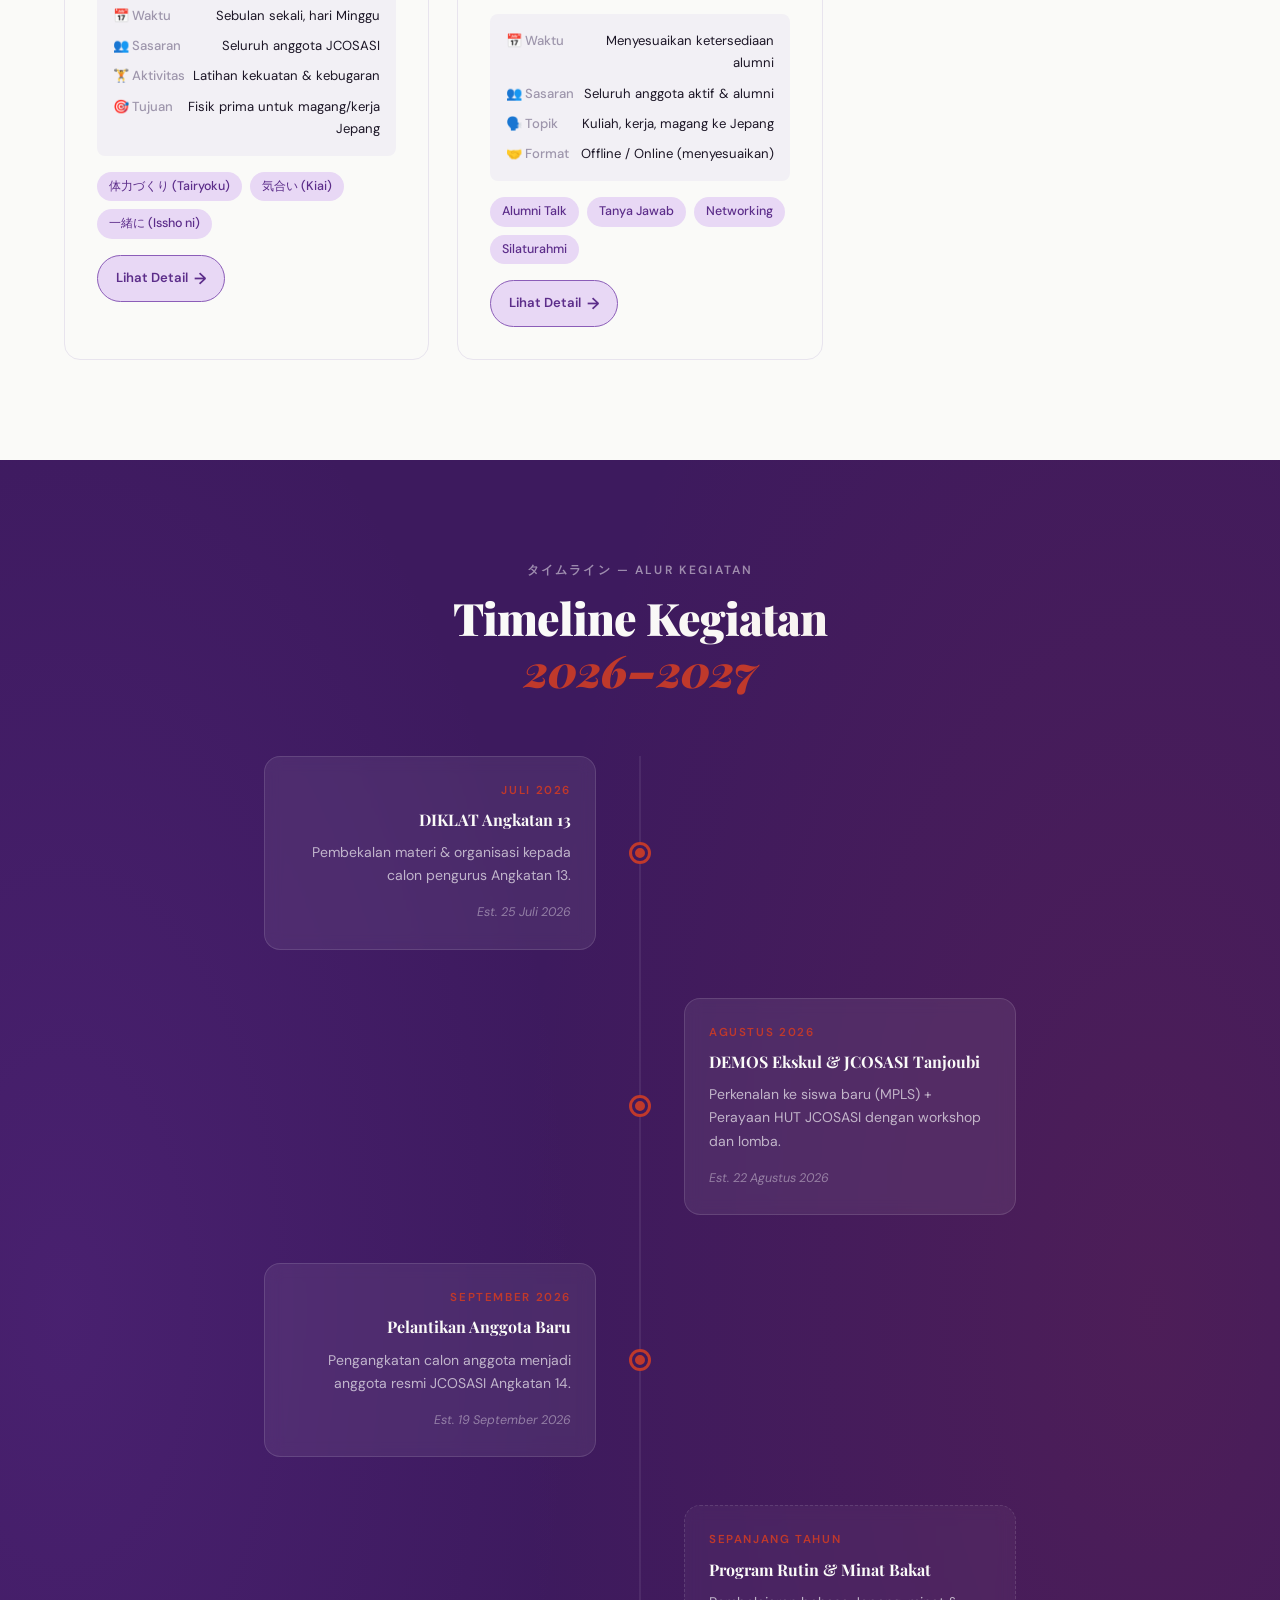
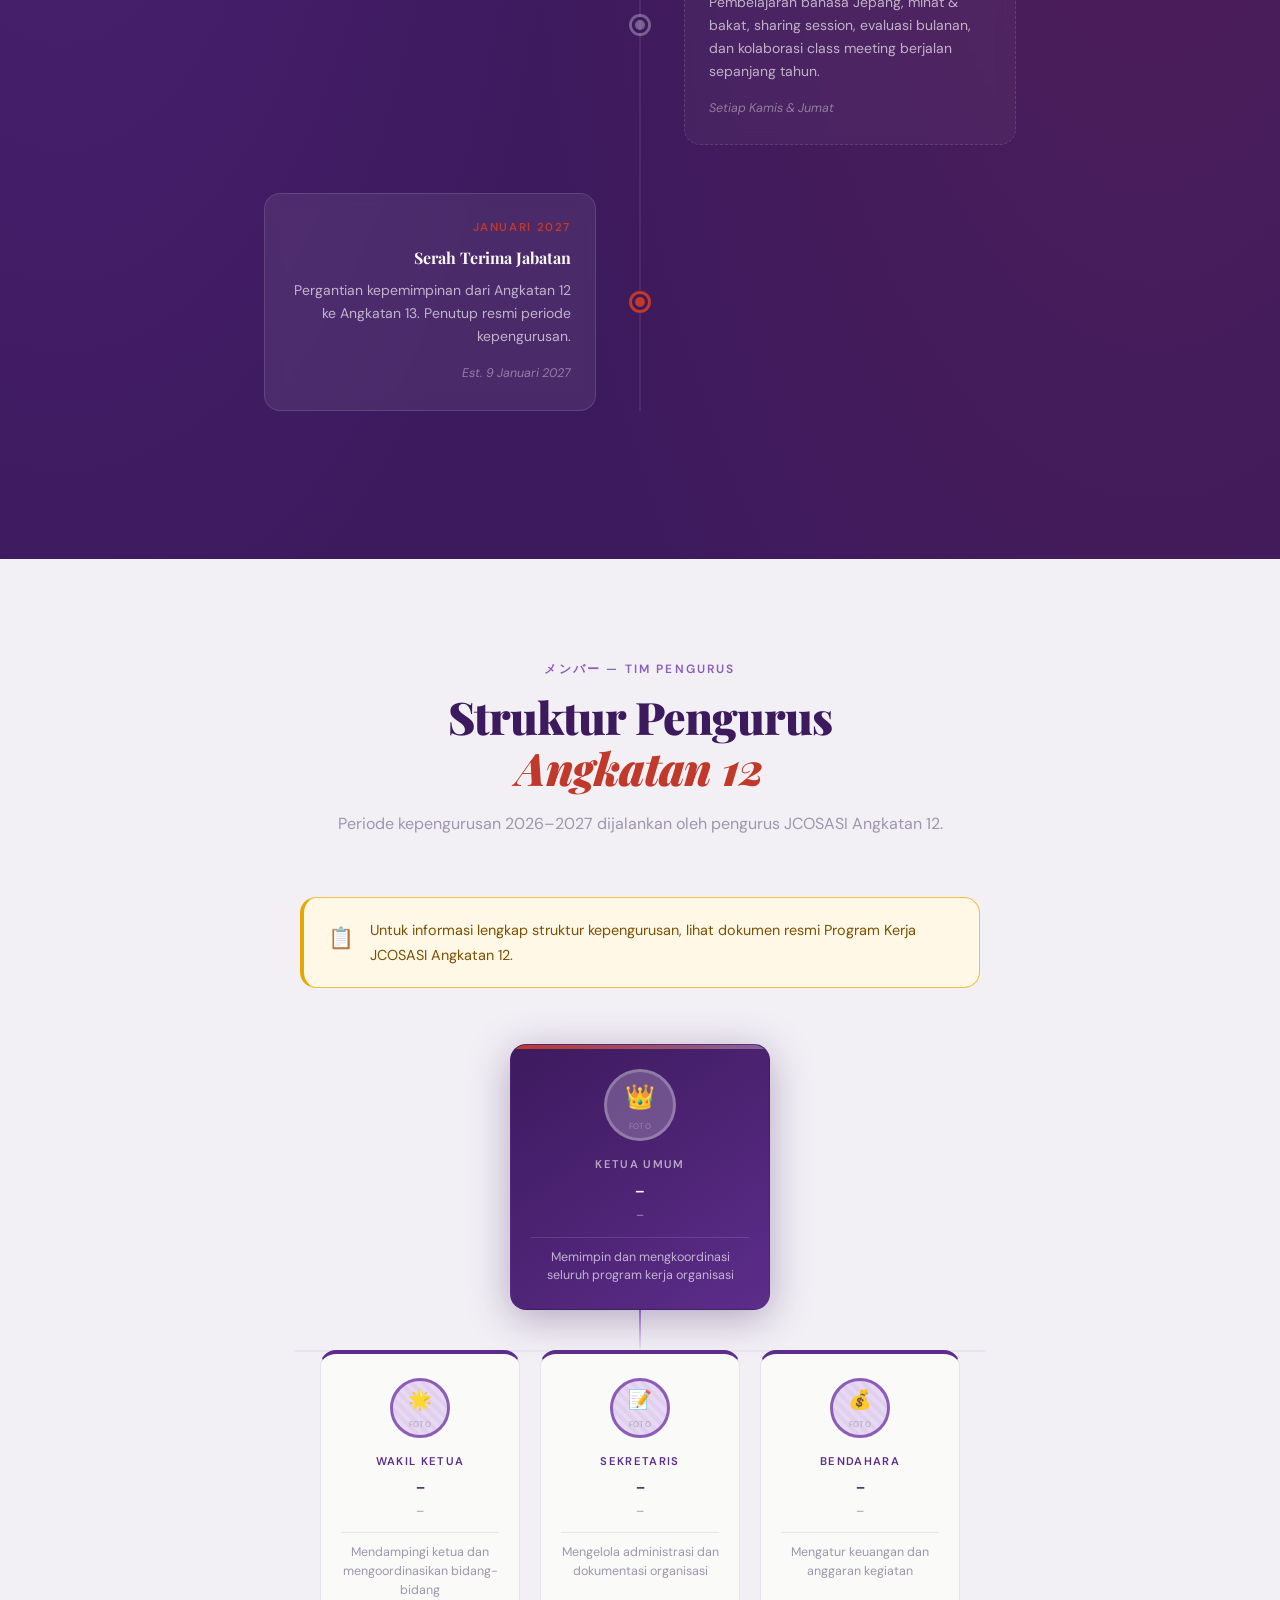
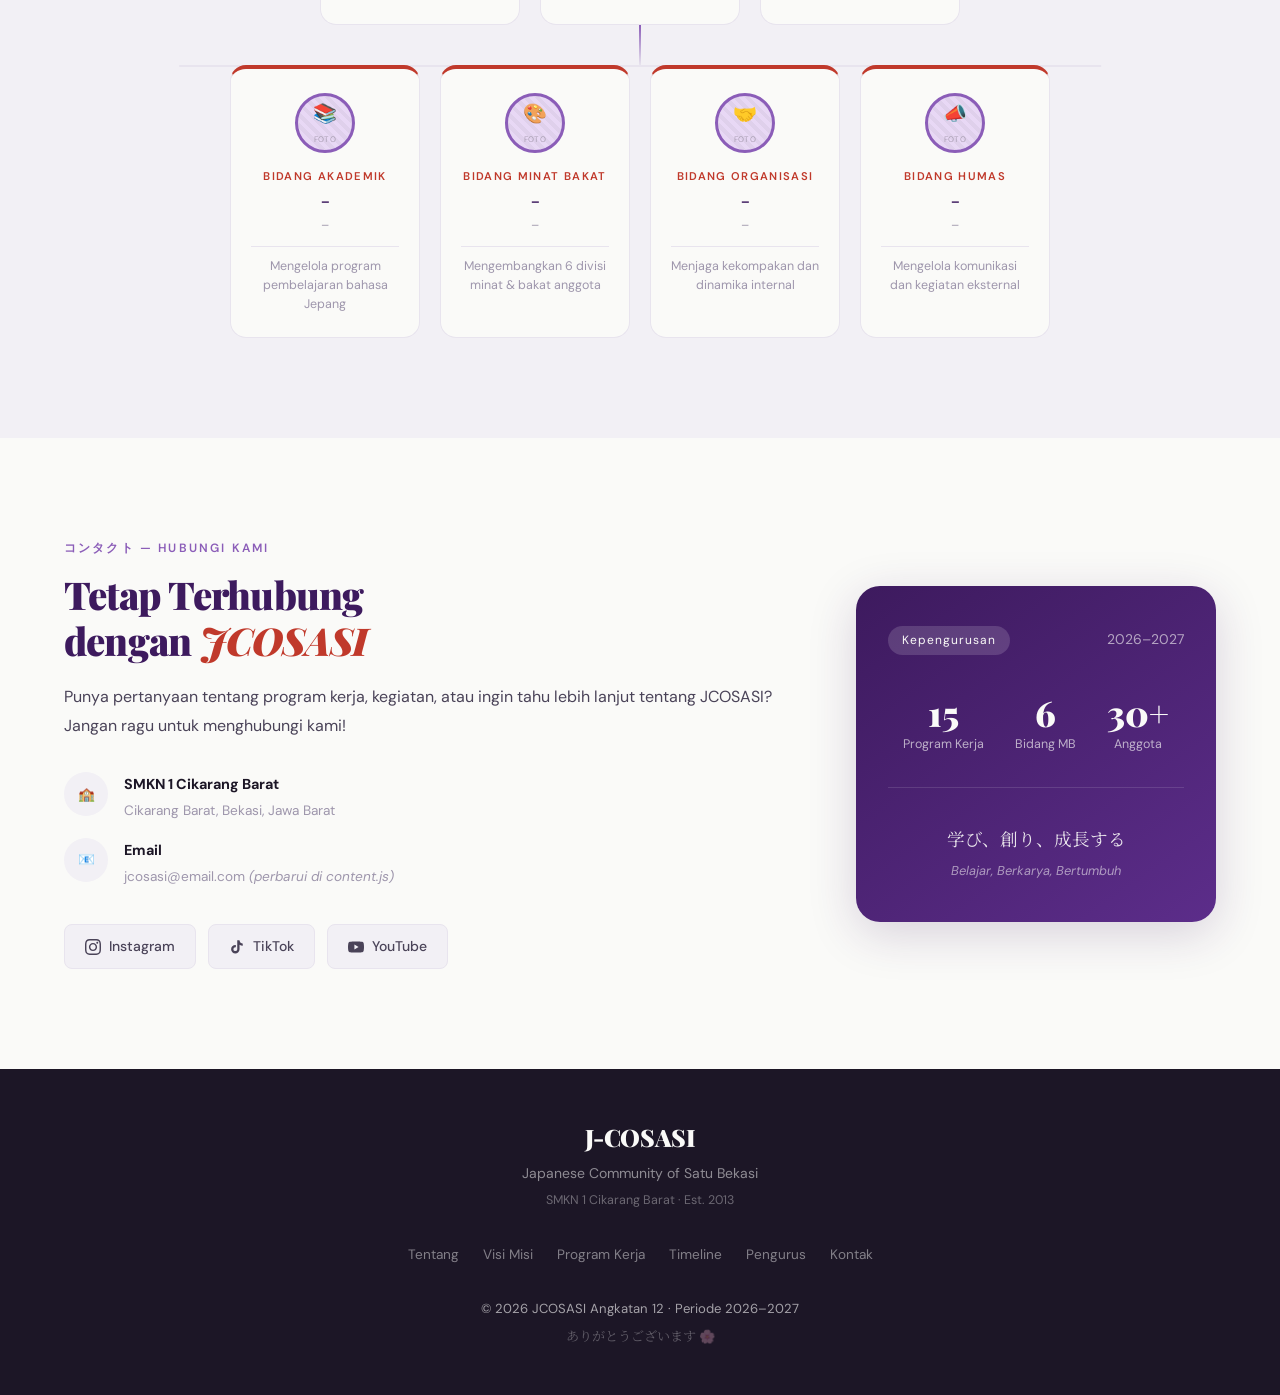
==== commit 4e9c808c: "Update print report and favicon" ====
--- a/index.html
+++ b/index.html
@@ -2,6 +2,7 @@
 <html lang="id">
 <head>
   <meta charset="UTF-8" />
+  <link rel="icon" type="image/svg+xml" href="[data-uri]" />
   <meta name="viewport" content="width=device-width, initial-scale=1.0" />
   <title>JCOSASI — Program Kerja 2026–2027</title>
   <meta name="description" content="Program Kerja JCOSASI (Japanese Community of Satu Bekasi) Periode 2026–2027" />
--- a/style.css
+++ b/style.css
@@ -102,6 +102,18 @@
 }
 .nav-links a:hover { color: var(--purple-mid); }
 .nav-links a:hover::after { transform: scaleX(1); }
+/* Link eksternal (Dashboard) — gaya berbeda, tidak ada garis bawah aktif */
+.nav-links a.nav-ext {
+  background: var(--purple-deep);
+  color: var(--white) !important;
+  padding: 5px 12px;
+  border-radius: 99px;
+  font-size: .8rem;
+  font-weight: 600;
+  transition: background var(--trans), transform var(--trans);
+}
+.nav-links a.nav-ext:hover { background: var(--purple-mid); transform: translateY(-1px); }
+.nav-links a.nav-ext::after { display: none !important; }
 
 /* Hamburger */
 .hamburger {
@@ -1304,69 +1316,82 @@
 .pc-detail-btn:hover span { transform: translateX(3px); }
 
 /* ══════════════════════════════════════════
-   PROKER SEARCH BAR
+   PROKER CONTROLS — search + filter dalam 1 baris
 ══════════════════════════════════════════ */
 .proker-controls {
   display: flex;
-  flex-direction: column;
+  flex-wrap: wrap;
   align-items: center;
-  gap: 16px;
-  margin-bottom: 32px;
-}
+  justify-content: center;
+  gap: 10px;
+  margin-bottom: 40px;
+}
+/* Search wrap — ukuran sama dengan filter-btn, inline */
 .proker-search-wrap {
   position: relative;
-  width: 100%;
-  max-width: 480px;
+  display: flex;
+  align-items: center;
 }
 .psw-icon {
   position: absolute;
-  left: 14px; top: 50%;
+  left: 11px; top: 50%;
   transform: translateY(-50%);
-  width: 18px; height: 18px;
+  width: 14px; height: 14px;
   stroke: var(--grey-mid);
   pointer-events: none;
+  flex-shrink: 0;
 }
 .proker-search {
-  width: 100%;
-  padding: 12px 42px 12px 42px;
-  border: 2px solid var(--grey-light);
+  padding: 8px 32px 8px 30px;
+  border: 1.5px solid var(--grey-light);
   border-radius: 99px;
-  font-size: .95rem;
+  font-size: .875rem;
   font-family: var(--font-body);
+  font-weight: 500;
   color: var(--charcoal);
-  background: var(--white);
+  background: var(--off-white);
   outline: none;
-  transition: border-color .2s, box-shadow .2s;
+  width: 180px;
+  transition: border-color .2s, box-shadow .2s, width .25s;
   box-sizing: border-box;
 }
 .proker-search:focus {
   border-color: var(--purple-mid);
-  box-shadow: 0 0 0 3px rgba(107,52,175,.12);
+  box-shadow: 0 0 0 3px rgba(107,52,175,.1);
+  background: var(--white);
+  width: 220px;
 }
 .proker-search::placeholder { color: var(--grey-mid); }
 .psw-clear {
   position: absolute;
-  right: 12px; top: 50%;
+  right: 8px; top: 50%;
   transform: translateY(-50%);
   display: none;
   align-items: center; justify-content: center;
-  width: 22px; height: 22px;
+  width: 18px; height: 18px;
   background: var(--grey-light);
   border: none; border-radius: 50%;
-  font-size: .75rem; color: var(--grey-dark);
+  font-size: .65rem; color: var(--grey-dark);
   cursor: pointer; line-height: 1;
   transition: background .15s;
 }
 .psw-clear:hover { background: var(--purple-pale); color: var(--purple-deep); }
+
+/* Separator visual antara search dan filter */
+.proker-controls .proker-filter {
+  margin-bottom: 0;
+  padding-left: 10px;
+  border-left: 1.5px solid var(--grey-light);
+}
 
 /* Pesan kosong saat search tidak ketemu */
 .proker-search-empty {
   text-align: center;
-  padding: 40px 20px;
+  padding: 32px 20px;
   color: var(--grey-mid);
 }
-.pse-icon { font-size: 2.5rem; margin-bottom: 12px; }
-.proker-search-empty p { font-size: .95rem; }
+.pse-icon { font-size: 2rem; margin-bottom: 10px; }
+.proker-search-empty p { font-size: .9rem; }
 .proker-search-empty span { font-weight: 700; color: var(--purple-mid); }
 
 /* ══════════════════════════════════════════
@@ -1405,3 +1430,11 @@
   .activity-months { gap: 4px !important; }
   .activity-week { gap: 4px !important; }
 }
+
+/* Search + filter responsive */
+@media (max-width: 640px) {
+  .proker-controls { flex-direction: column; gap: 12px; }
+  .proker-controls .proker-filter { border-left: none; padding-left: 0; border-top: 1.5px solid var(--grey-light); padding-top: 10px; }
+  .proker-search { width: 200px; }
+  .proker-search:focus { width: 240px; }
+}
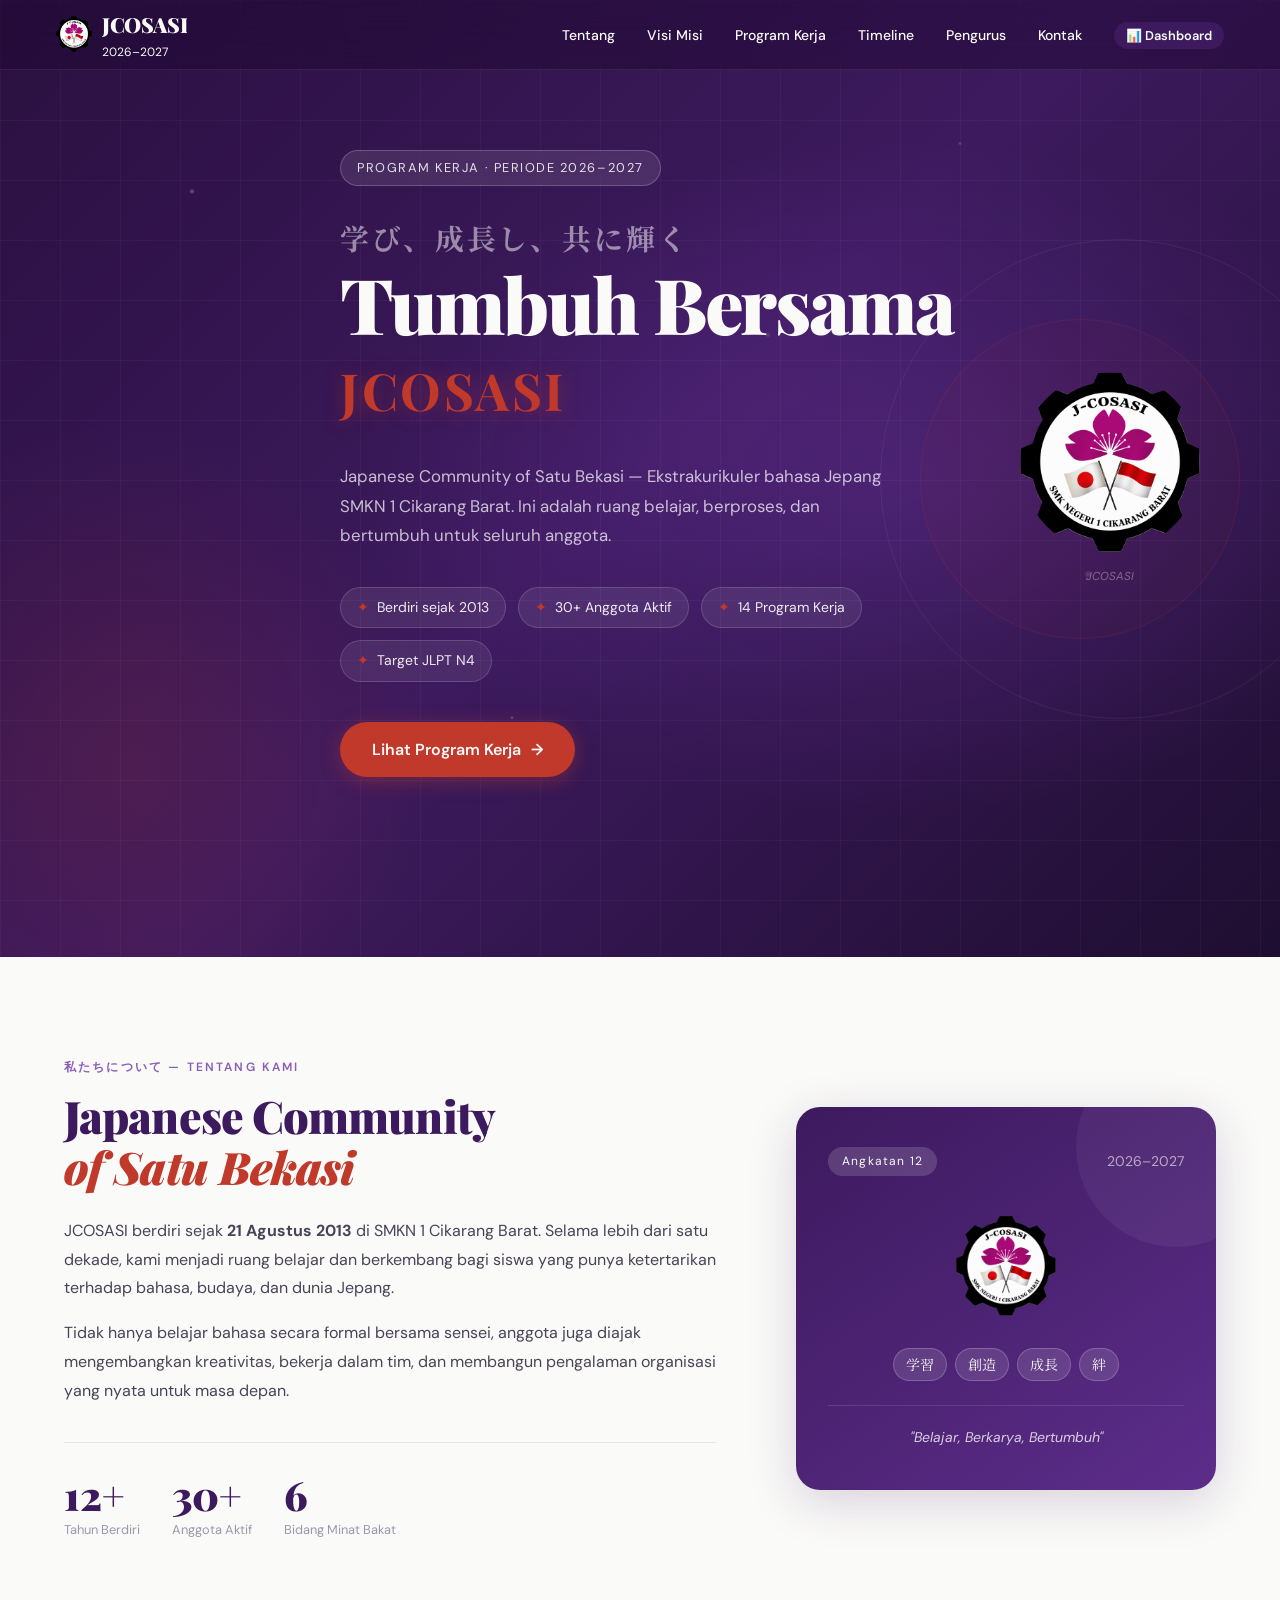
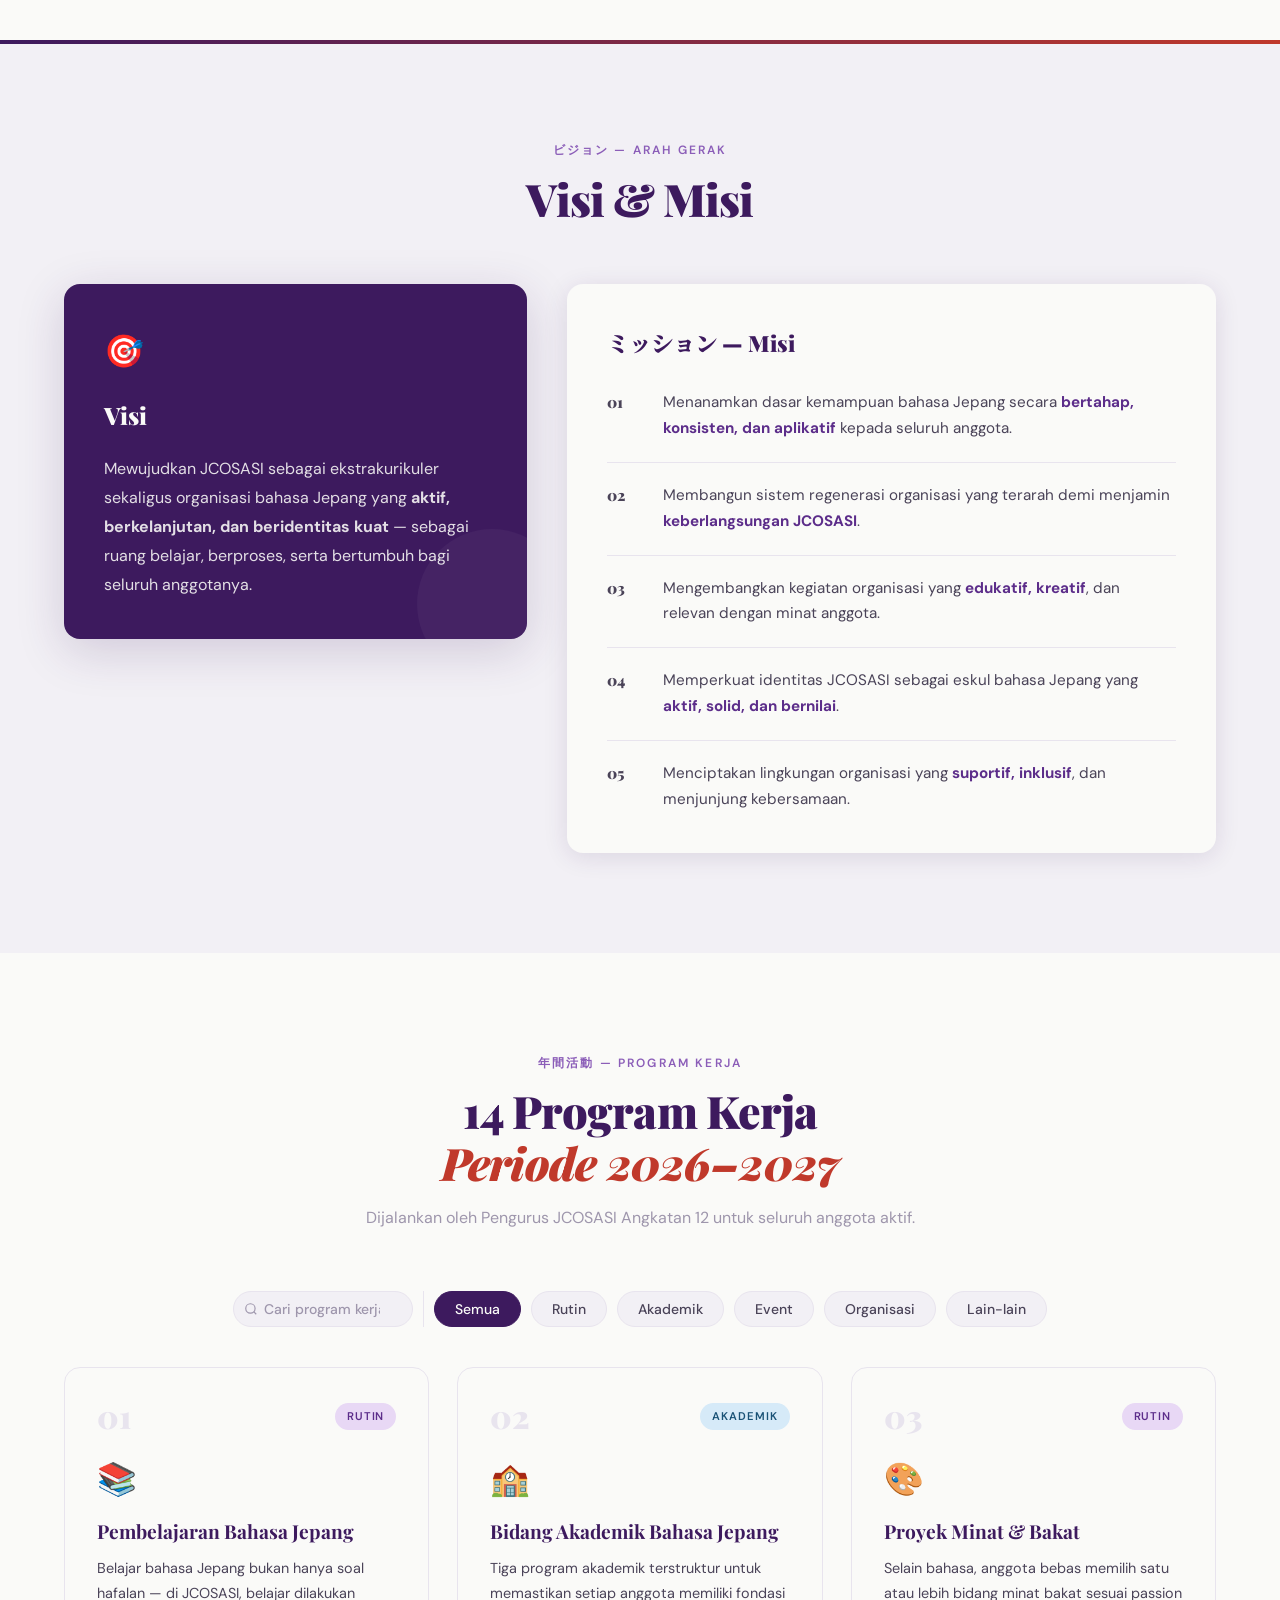
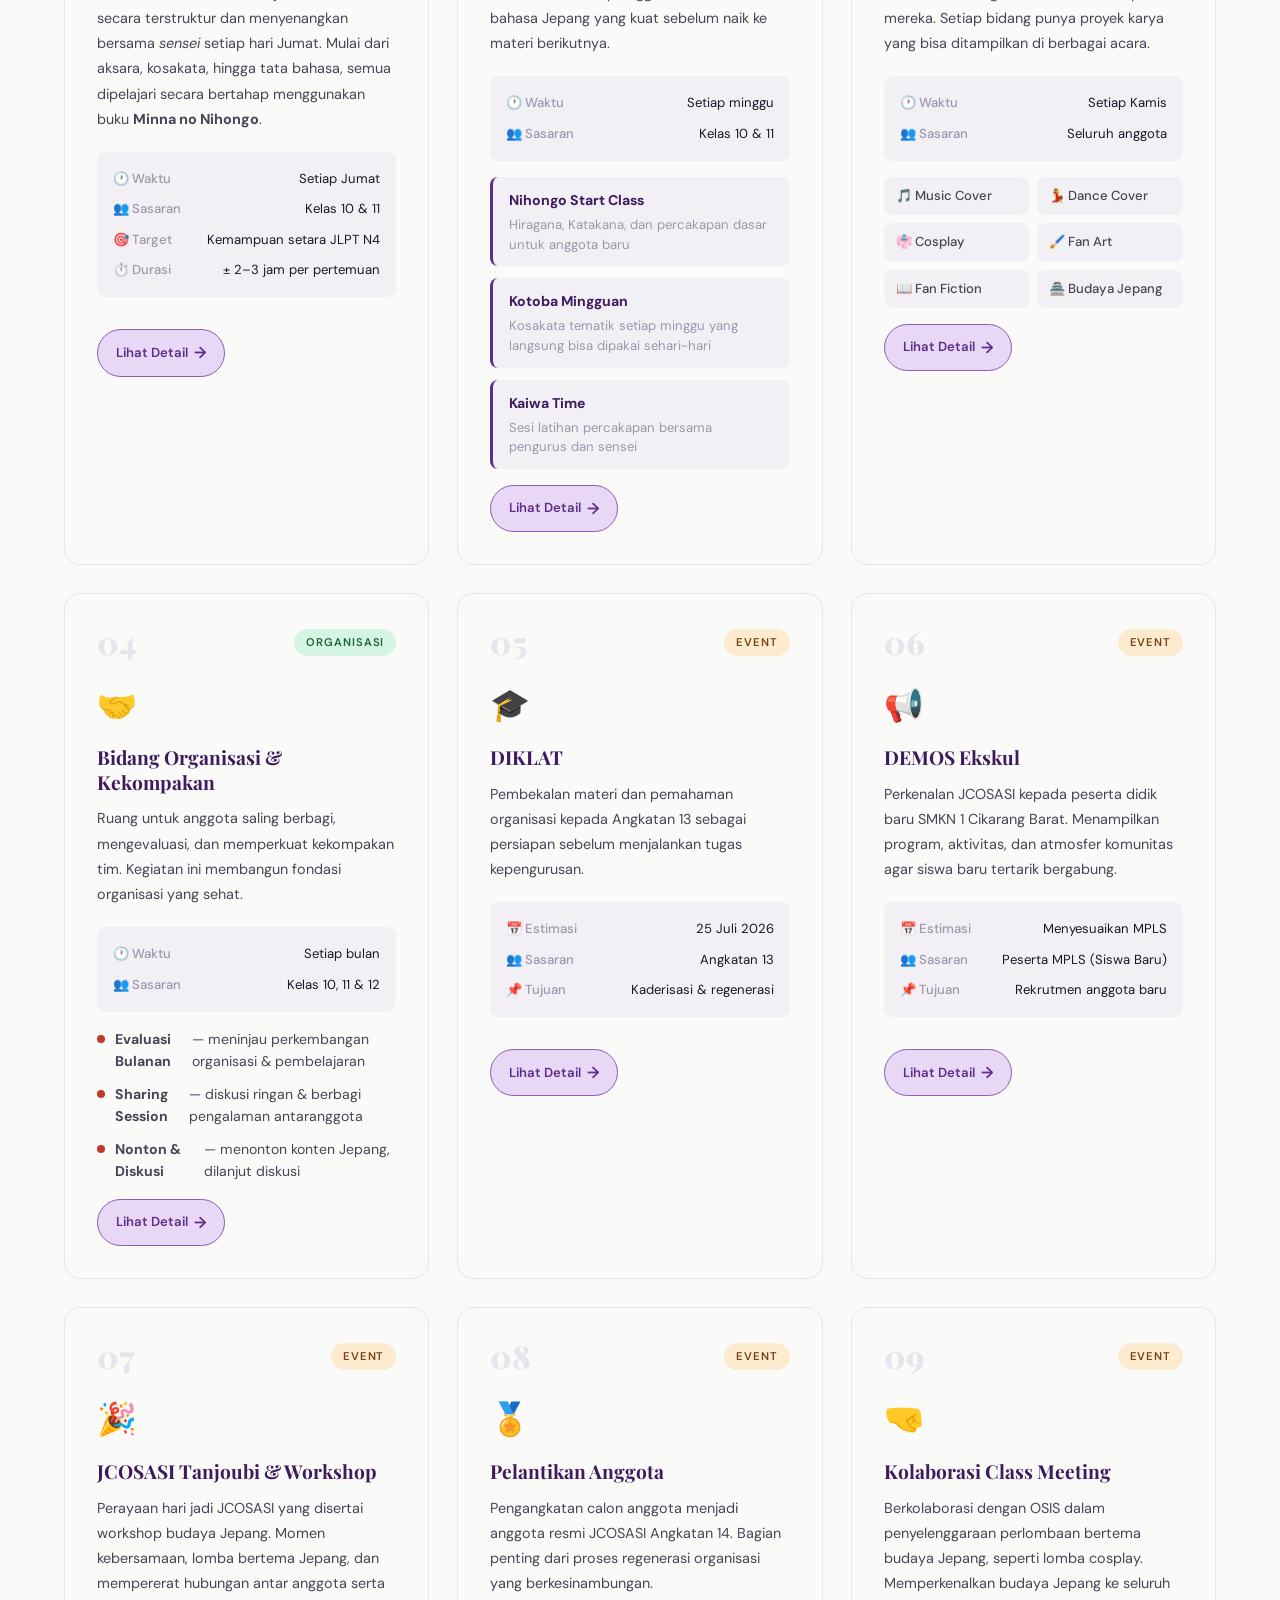
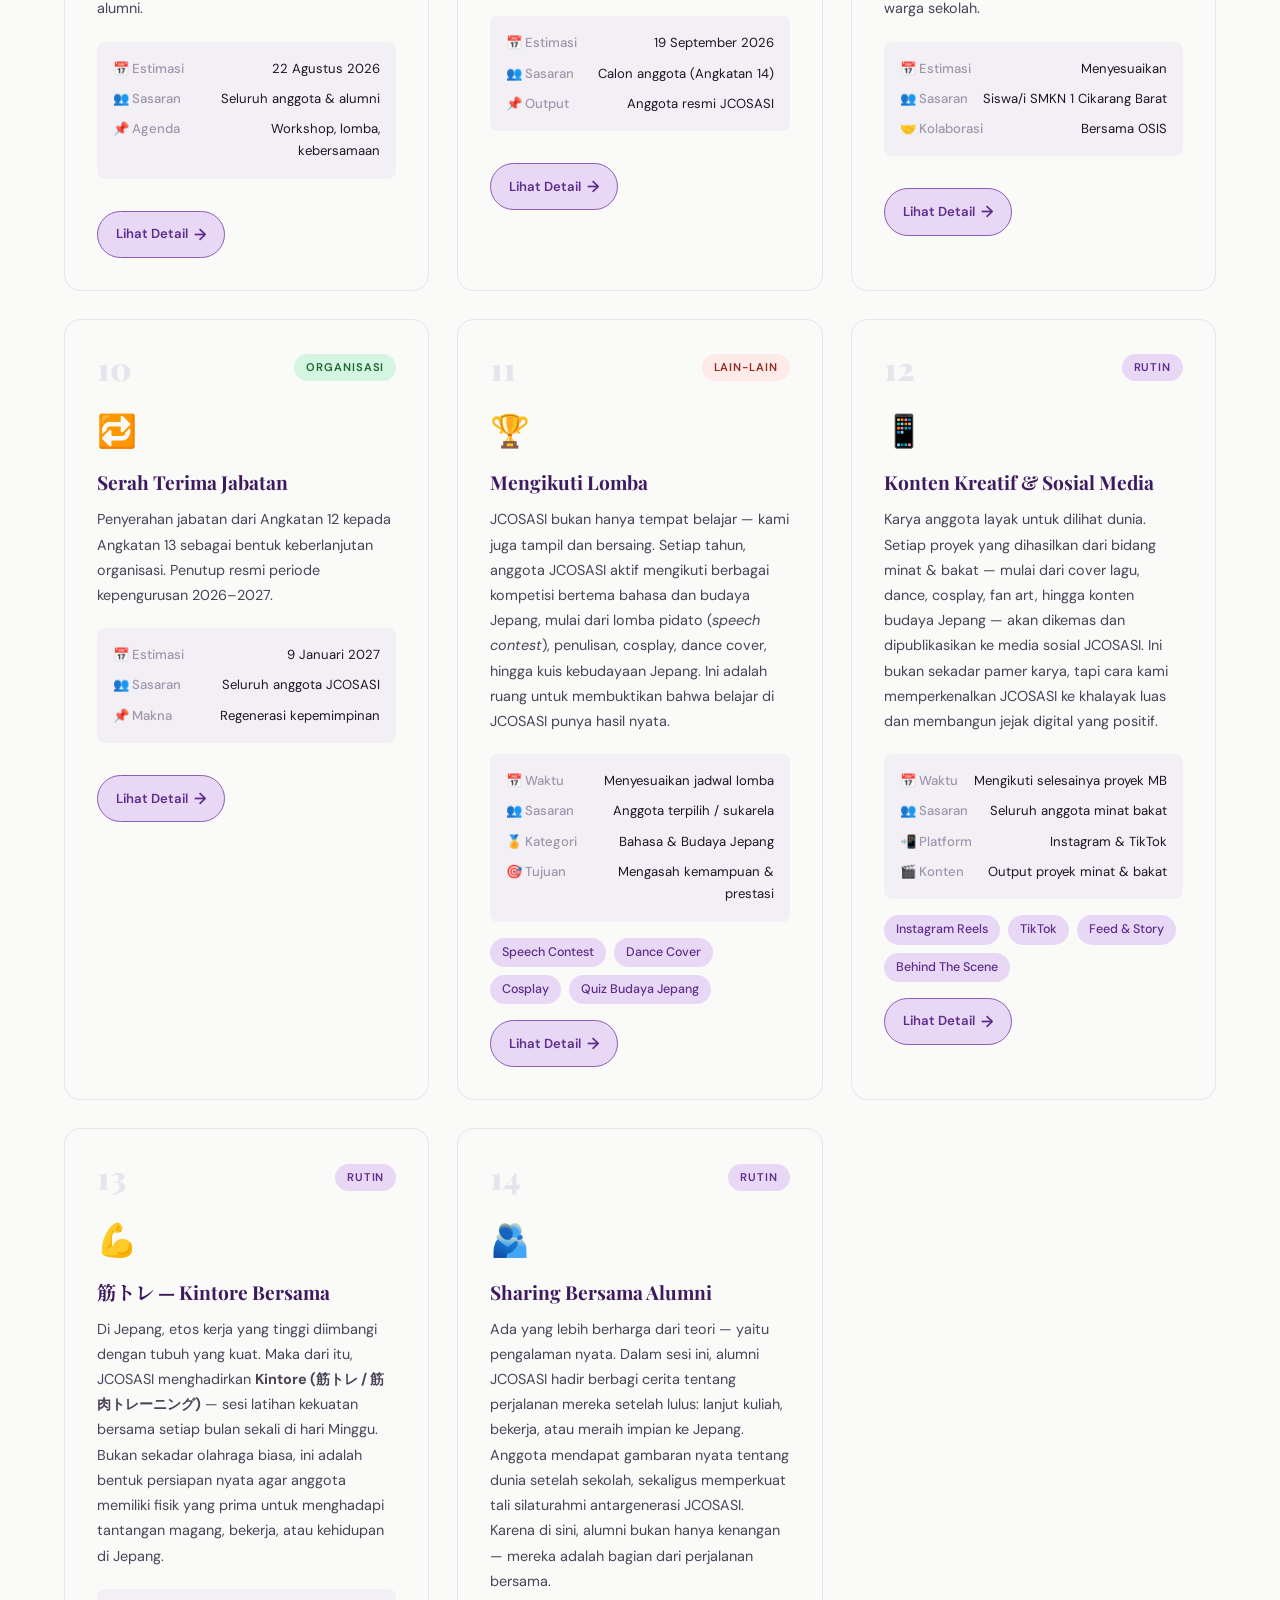
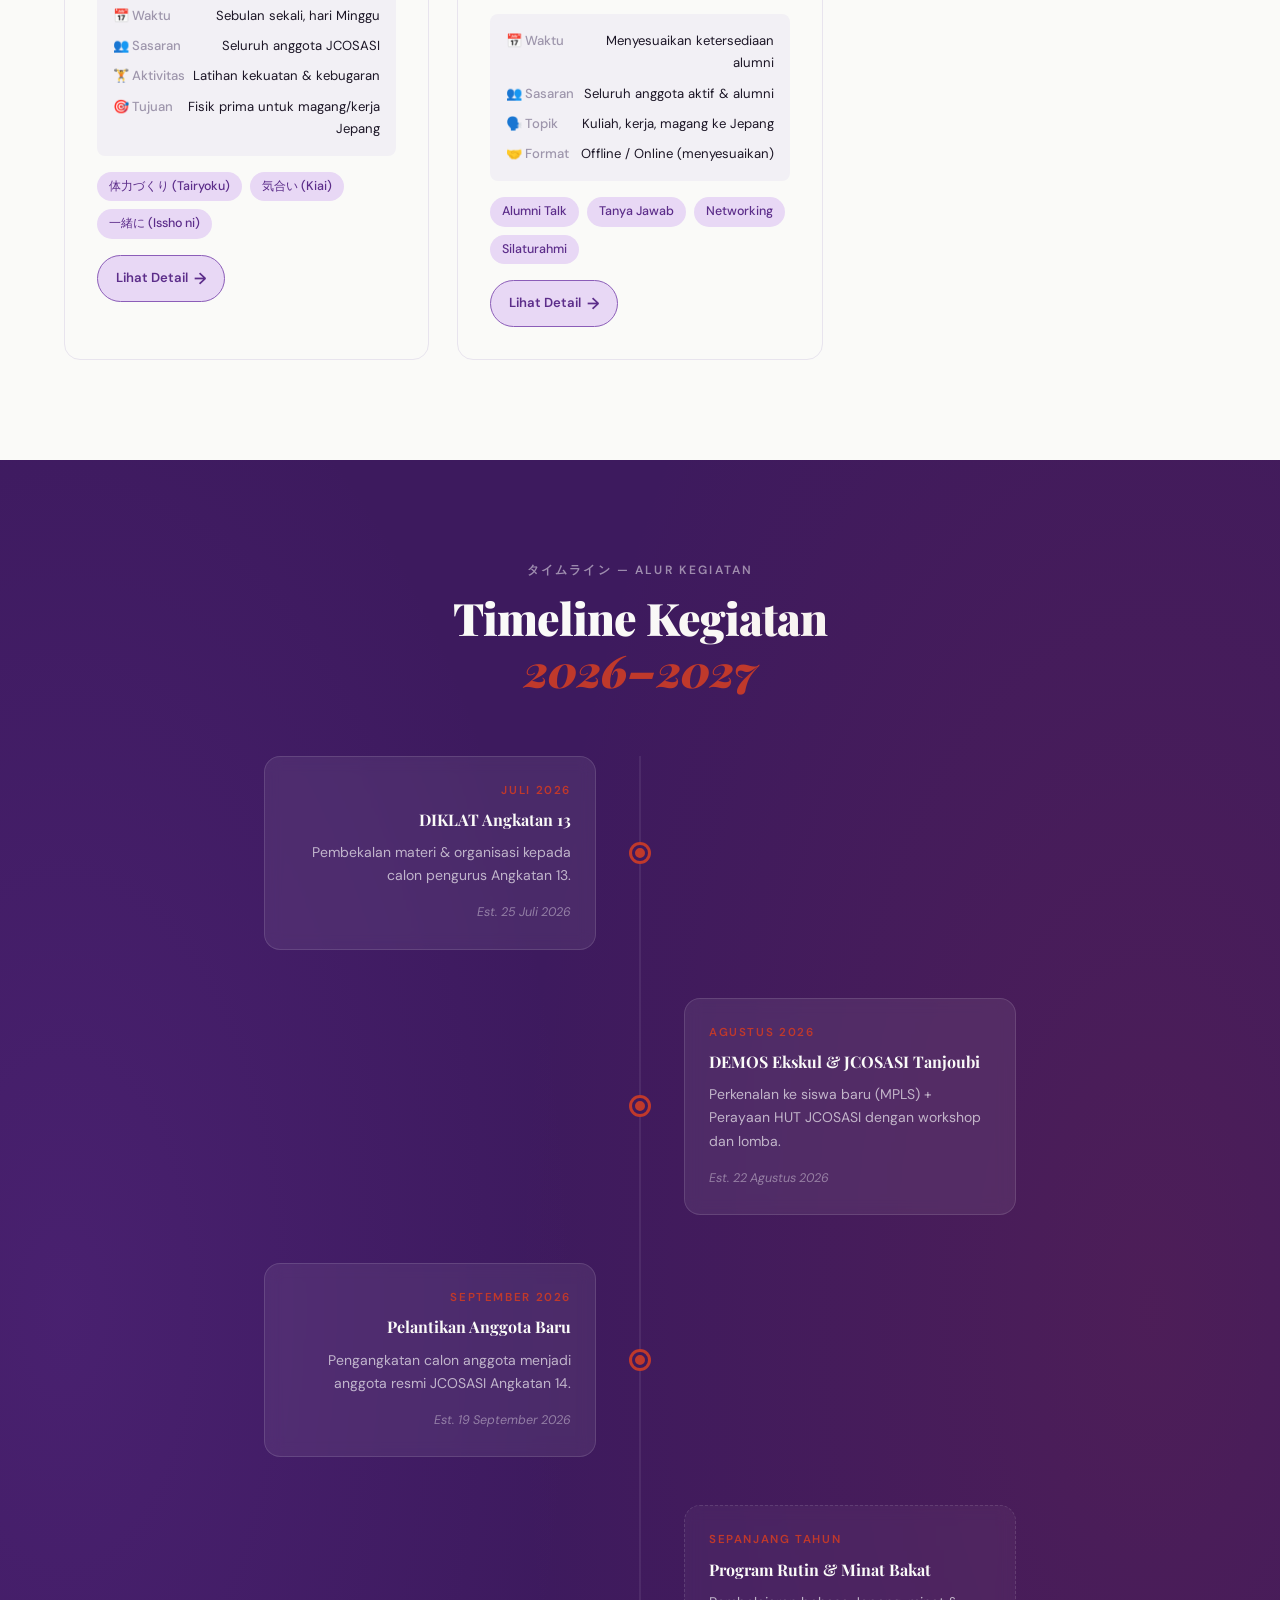
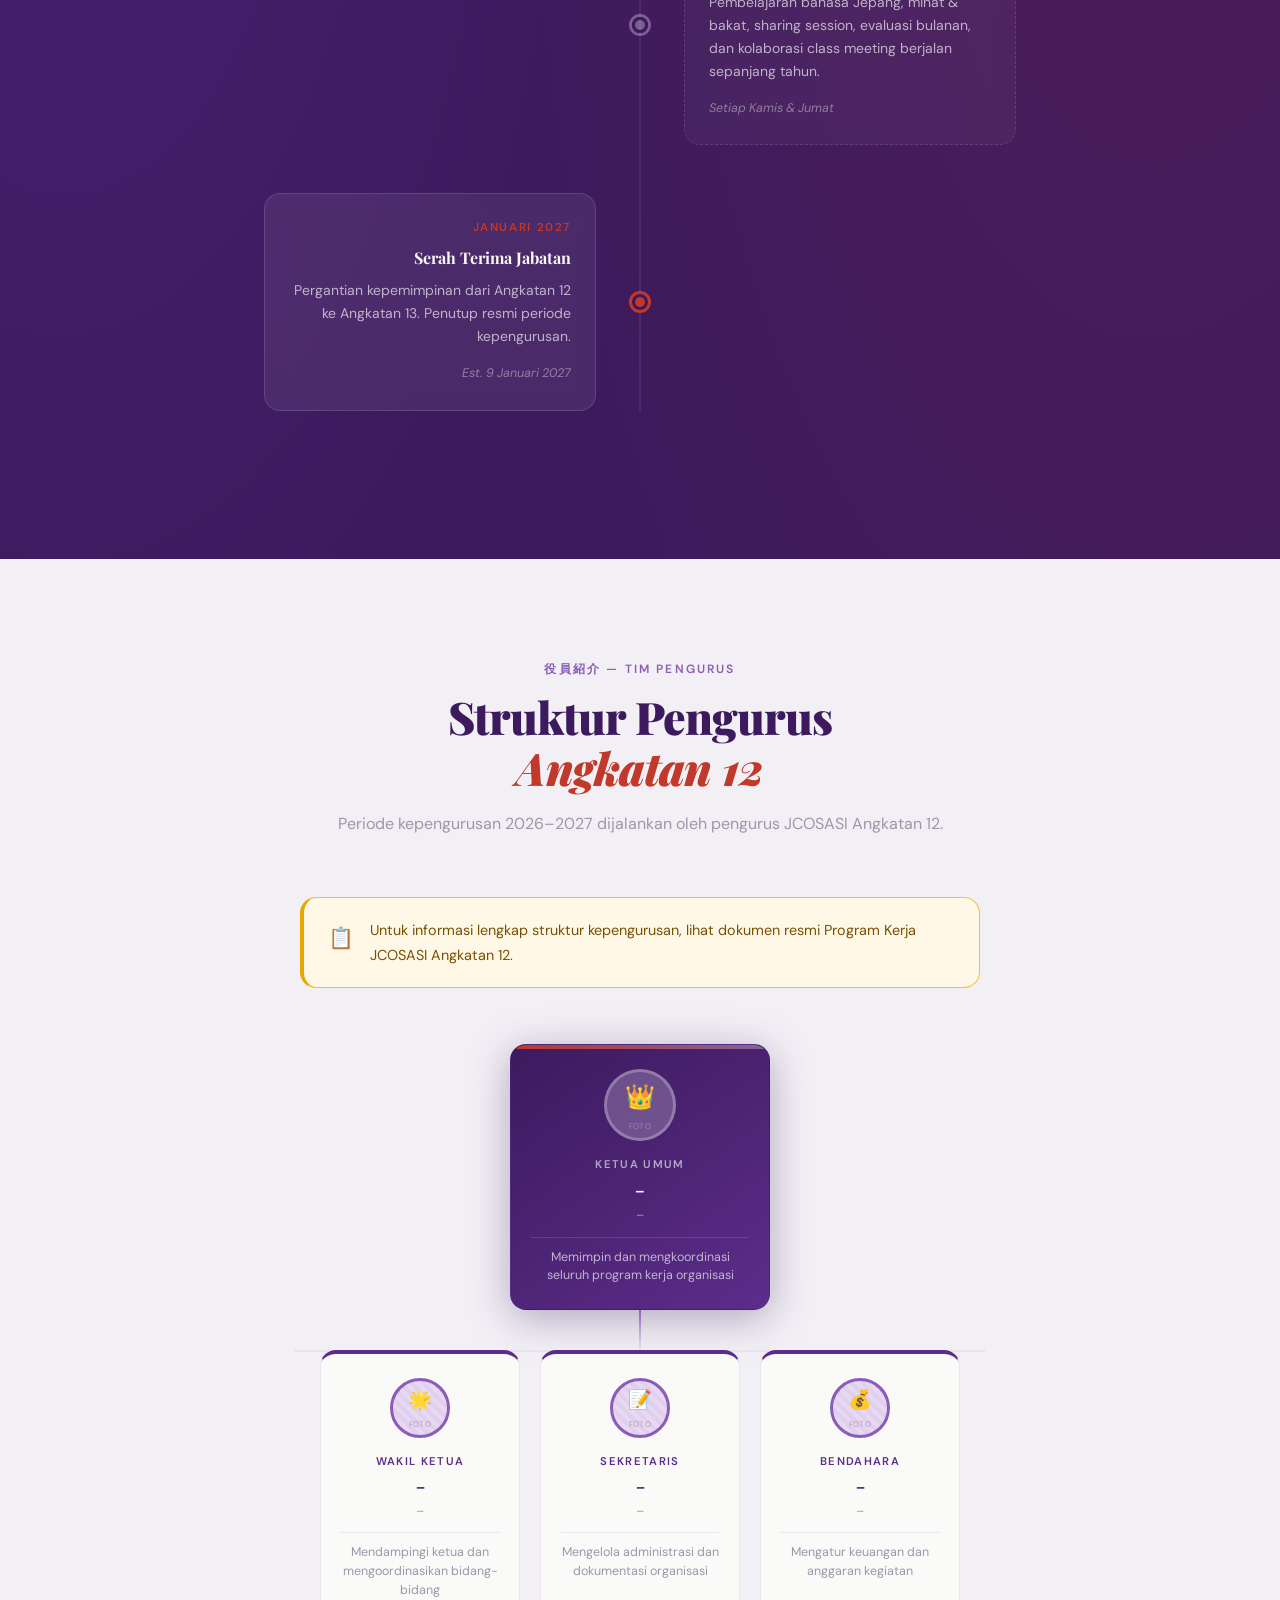
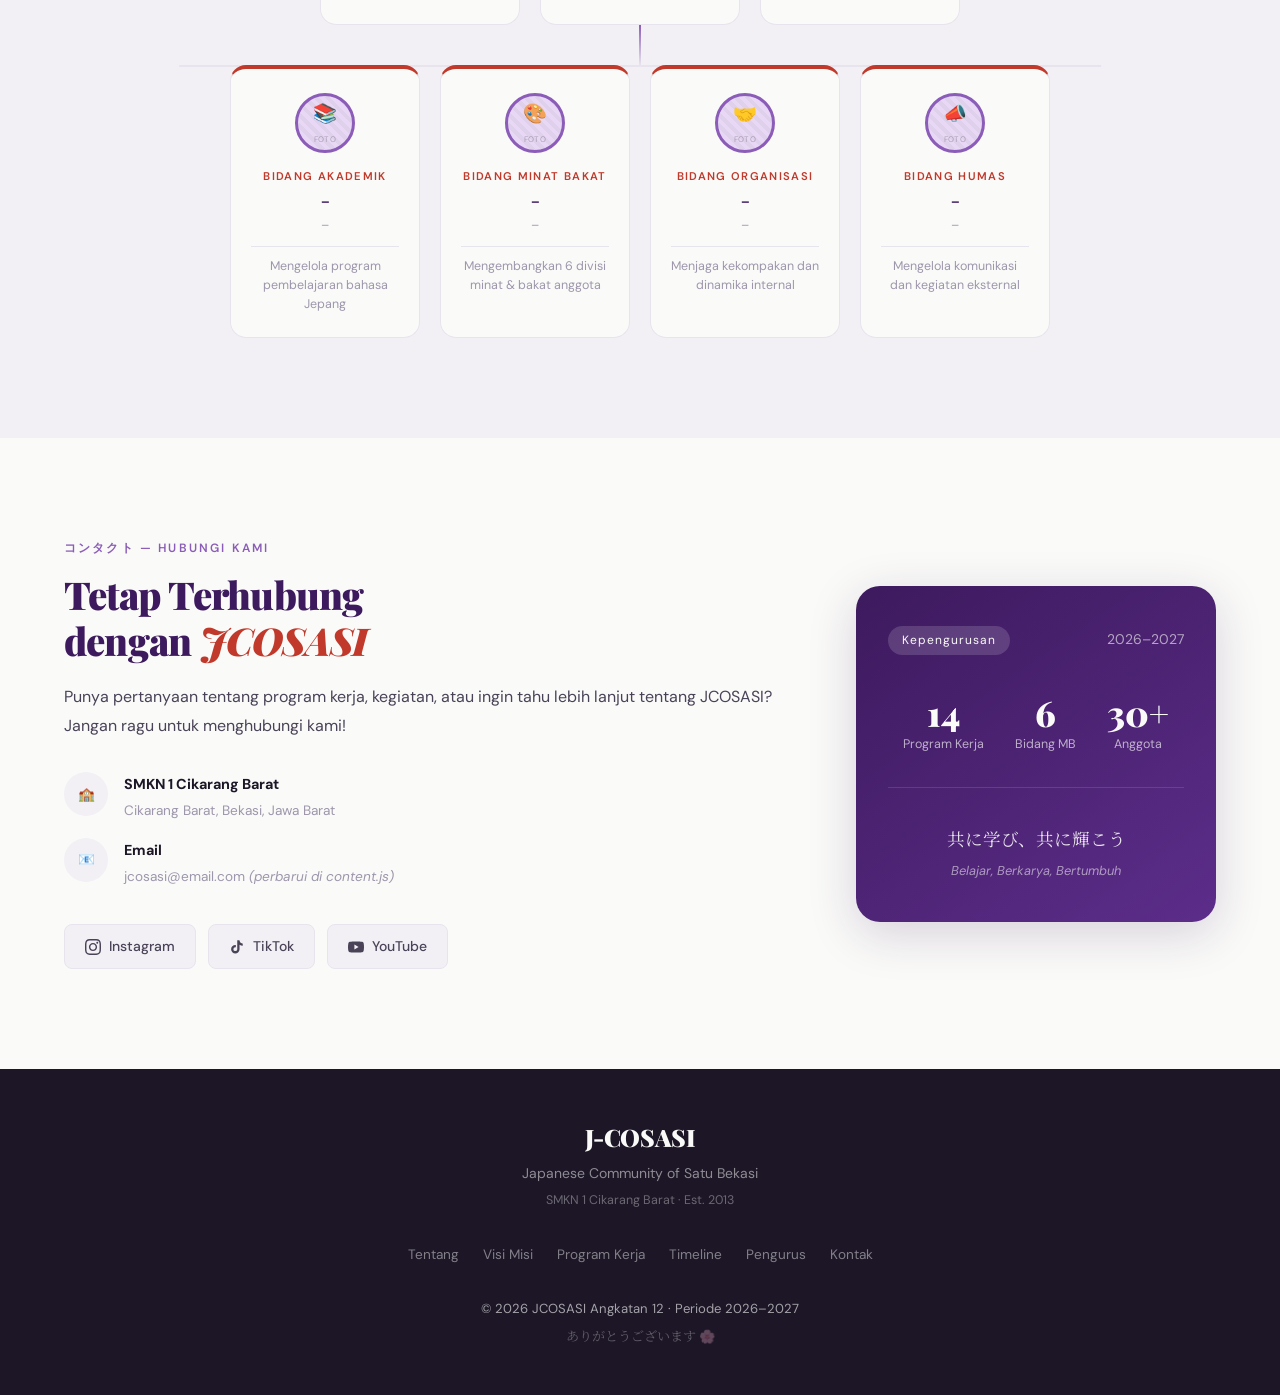
==== commit a3fa3a51: "Add files via upload" ====
--- a/index.html
+++ b/index.html
@@ -2,7 +2,7 @@
 <html lang="id">
 <head>
   <meta charset="UTF-8" />
-  <link rel="icon" type="image/svg+xml" href="[data-uri]" />
+  <link rel="icon" type="image/png" href="logo-jcosasi.png" />
   <meta name="viewport" content="width=device-width, initial-scale=1.0" />
   <title>JCOSASI — Program Kerja 2026–2027</title>
   <meta name="description" content="Program Kerja JCOSASI (Japanese Community of Satu Bekasi) Periode 2026–2027" />
--- a/style.css
+++ b/style.css
@@ -52,12 +52,25 @@
 /* ============ NAV ============ */
 #navbar {
   position: fixed; top: 0; left: 0; right: 0; z-index: 100;
+  width: 100%;
+  box-sizing: border-box;
+  overflow: visible;
   height: var(--nav-h);
   background: rgba(250,250,248,.92);
   backdrop-filter: blur(16px);
   border-bottom: 1px solid var(--grey-light);
-  transition: background var(--trans), box-shadow var(--trans);
-}
+  transition: background var(--trans), box-shadow var(--trans), border-color var(--trans);
+}
+/* Di atas hero section (background ungu gelap) → navbar ikut gelap transparan */
+#navbar.on-dark {
+  background: rgba(30,8,50,.45);
+  border-bottom-color: rgba(255,255,255,.08);
+  box-shadow: none;
+}
+#navbar.on-dark .nav-links a,
+#navbar.on-dark .nav-logo,
+#navbar.on-dark .logo-kanji,
+#navbar.on-dark .logo-sub { color: var(--white); }
 #navbar.scrolled {
   background: rgba(61,26,94,.97);
   box-shadow: 0 2px 20px rgba(0,0,0,.2);
@@ -66,19 +79,27 @@
 #navbar.scrolled .nav-logo { color: var(--white); }
 .nav-inner {
   max-width: 1200px; margin: 0 auto;
-  padding: 0 24px;
+  padding: 0 16px;
   height: 100%;
+  width: 100%;
+  box-sizing: border-box;
   display: flex; align-items: center; justify-content: space-between;
+  min-width: 0;
 }
 .nav-logo {
   display: flex; align-items: baseline; gap: 8px;
   font-family: var(--font-display);
   transition: color var(--trans);
+  min-width: 0;
+  flex-shrink: 1;
 }
 .logo-kanji {
   font-size: 1.3rem; font-weight: 900;
   color: var(--purple-deep);
   letter-spacing: -.02em;
+  white-space: nowrap;
+  overflow: hidden;
+  text-overflow: ellipsis;
 }
 #navbar.scrolled .logo-kanji { color: var(--white); }
 .logo-sub {
@@ -119,34 +140,68 @@
 .hamburger {
   display: none; flex-direction: column; gap: 5px;
   background: none; border: none; cursor: pointer; padding: 8px;
+  z-index: 101;
+  flex-shrink: 0;   /* tidak pernah tergencet ke kanan */
+  margin-left: 8px;
 }
 .hamburger span {
-  display: block; width: 24px; height: 2px;
-  background: var(--purple-deep);
+  display: block; width: 24px; height: 2.5px;
+  background: var(--purple-deep);   /* default: ungu — terlihat di navbar putih */
+  border-radius: 2px;
   transition: all var(--trans);
 }
-#navbar.scrolled .hamburger span { background: var(--white); }
+/* Saat navbar gelap (scrolled atau di atas hero) → hamburger putih */
+#navbar.scrolled .hamburger span,
+#navbar.on-dark .hamburger span { background: var(--white); }
+/* Animasi hamburger → X saat menu terbuka */
+.hamburger.active span:nth-child(1) { transform: translateY(7px) rotate(45deg); }
+.hamburger.active span:nth-child(2) { opacity: 0; transform: scaleX(0); }
+.hamburger.active span:nth-child(3) { transform: translateY(-7px) rotate(-45deg); }
 
 /* Mobile Menu */
 .mobile-menu {
   position: fixed; top: var(--nav-h); left: 0; right: 0; z-index: 99;
   background: var(--purple-deep);
-  padding: 24px;
-  transform: translateY(-100%);
+  padding: 20px 24px 28px;
+  transform: translateY(-110%);
   opacity: 0;
-  transition: all var(--trans);
+  transition: transform .3s ease, opacity .25s ease;
   pointer-events: none;
+  box-shadow: 0 8px 32px rgba(0,0,0,.35);
 }
 .mobile-menu.open {
   transform: translateY(0);
   opacity: 1;
   pointer-events: all;
 }
-.mobile-menu ul { display: flex; flex-direction: column; gap: 16px; }
-.mobile-menu a {
-  color: var(--white); font-size: 1.1rem; font-weight: 500;
-  display: block; padding: 8px 0;
-  border-bottom: 1px solid rgba(255,255,255,.1);
+.mobile-menu ul {
+  display: flex; flex-direction: column; gap: 4px;
+  list-style: none; padding: 0; margin: 0;
+}
+.mobile-menu a.mm-link {
+  color: rgba(255,255,255,.88);
+  font-size: 1rem; font-weight: 500;
+  display: block; padding: 12px 0;
+  border-bottom: 1px solid rgba(255,255,255,.08);
+  text-decoration: none;
+  transition: color var(--trans);
+}
+.mobile-menu a.mm-link:hover { color: var(--white); }
+/* Tombol Dashboard di mobile menu */
+.mobile-menu a.mm-link-ext {
+  margin-top: 12px;
+  background: rgba(255,255,255,.15);
+  border: 1.5px solid rgba(255,255,255,.3);
+  border-radius: 99px;
+  text-align: center;
+  padding: 12px 0;
+  color: var(--white) !important;
+  font-weight: 700;
+  font-size: .95rem;
+  letter-spacing: .3px;
+}
+.mobile-menu a.mm-link-ext:hover {
+  background: rgba(255,255,255,.25);
 }
 
 /* ============ HERO ============ */
@@ -1403,7 +1458,37 @@
   align-items: center; justify-content: center;
   font-size: .85rem;
   animation: bell-shake 2.5s ease-in-out infinite;
-  cursor: default;
+  cursor: pointer;
+  position: relative;  /* anchor untuk tooltip */
+  -webkit-tap-highlight-color: transparent;
+}
+/* Tooltip yang muncul saat tap (mobile) atau hover (desktop) */
+.notif-tooltip {
+  position: absolute;
+  bottom: calc(100% + 8px);
+  right: 0;
+  background: var(--purple-deep);
+  color: var(--white);
+  font-size: .78rem;
+  font-weight: 500;
+  padding: 7px 12px;
+  border-radius: 8px;
+  white-space: nowrap;
+  box-shadow: 0 4px 16px rgba(0,0,0,.25);
+  pointer-events: none;
+  z-index: 200;
+  animation: tooltip-in .15s ease;
+}
+.notif-tooltip::after {
+  content: '';
+  position: absolute;
+  top: 100%; right: 10px;
+  border: 6px solid transparent;
+  border-top-color: var(--purple-deep);
+}
+@keyframes tooltip-in {
+  from { opacity: 0; transform: translateY(4px); }
+  to   { opacity: 1; transform: translateY(0); }
 }
 @keyframes bell-shake {
   0%, 85%, 100% { transform: rotate(0deg); }
@@ -1433,8 +1518,24 @@
 
 /* Search + filter responsive */
 @media (max-width: 640px) {
-  .proker-controls { flex-direction: column; gap: 12px; }
-  .proker-controls .proker-filter { border-left: none; padding-left: 0; border-top: 1.5px solid var(--grey-light); padding-top: 10px; }
-  .proker-search { width: 200px; }
-  .proker-search:focus { width: 240px; }
-}
+  .proker-controls {
+    flex-direction: column;
+    gap: 12px;
+    width: 100%;
+    box-sizing: border-box;
+    padding: 0 4px;
+  }
+  .proker-controls .proker-filter {
+    border-left: none; padding-left: 0;
+    border-top: 1.5px solid var(--grey-light); padding-top: 10px;
+    width: 100%;
+    box-sizing: border-box;
+    overflow-x: auto;
+    flex-wrap: nowrap;
+    justify-content: flex-start;
+  }
+  .proker-search-wrap { width: 100%; }
+  .proker-search { width: 100%; box-sizing: border-box; border-radius: 12px; }
+  .proker-search:focus { width: 100%; }
+  .filter-btn { flex-shrink: 0; }
+}
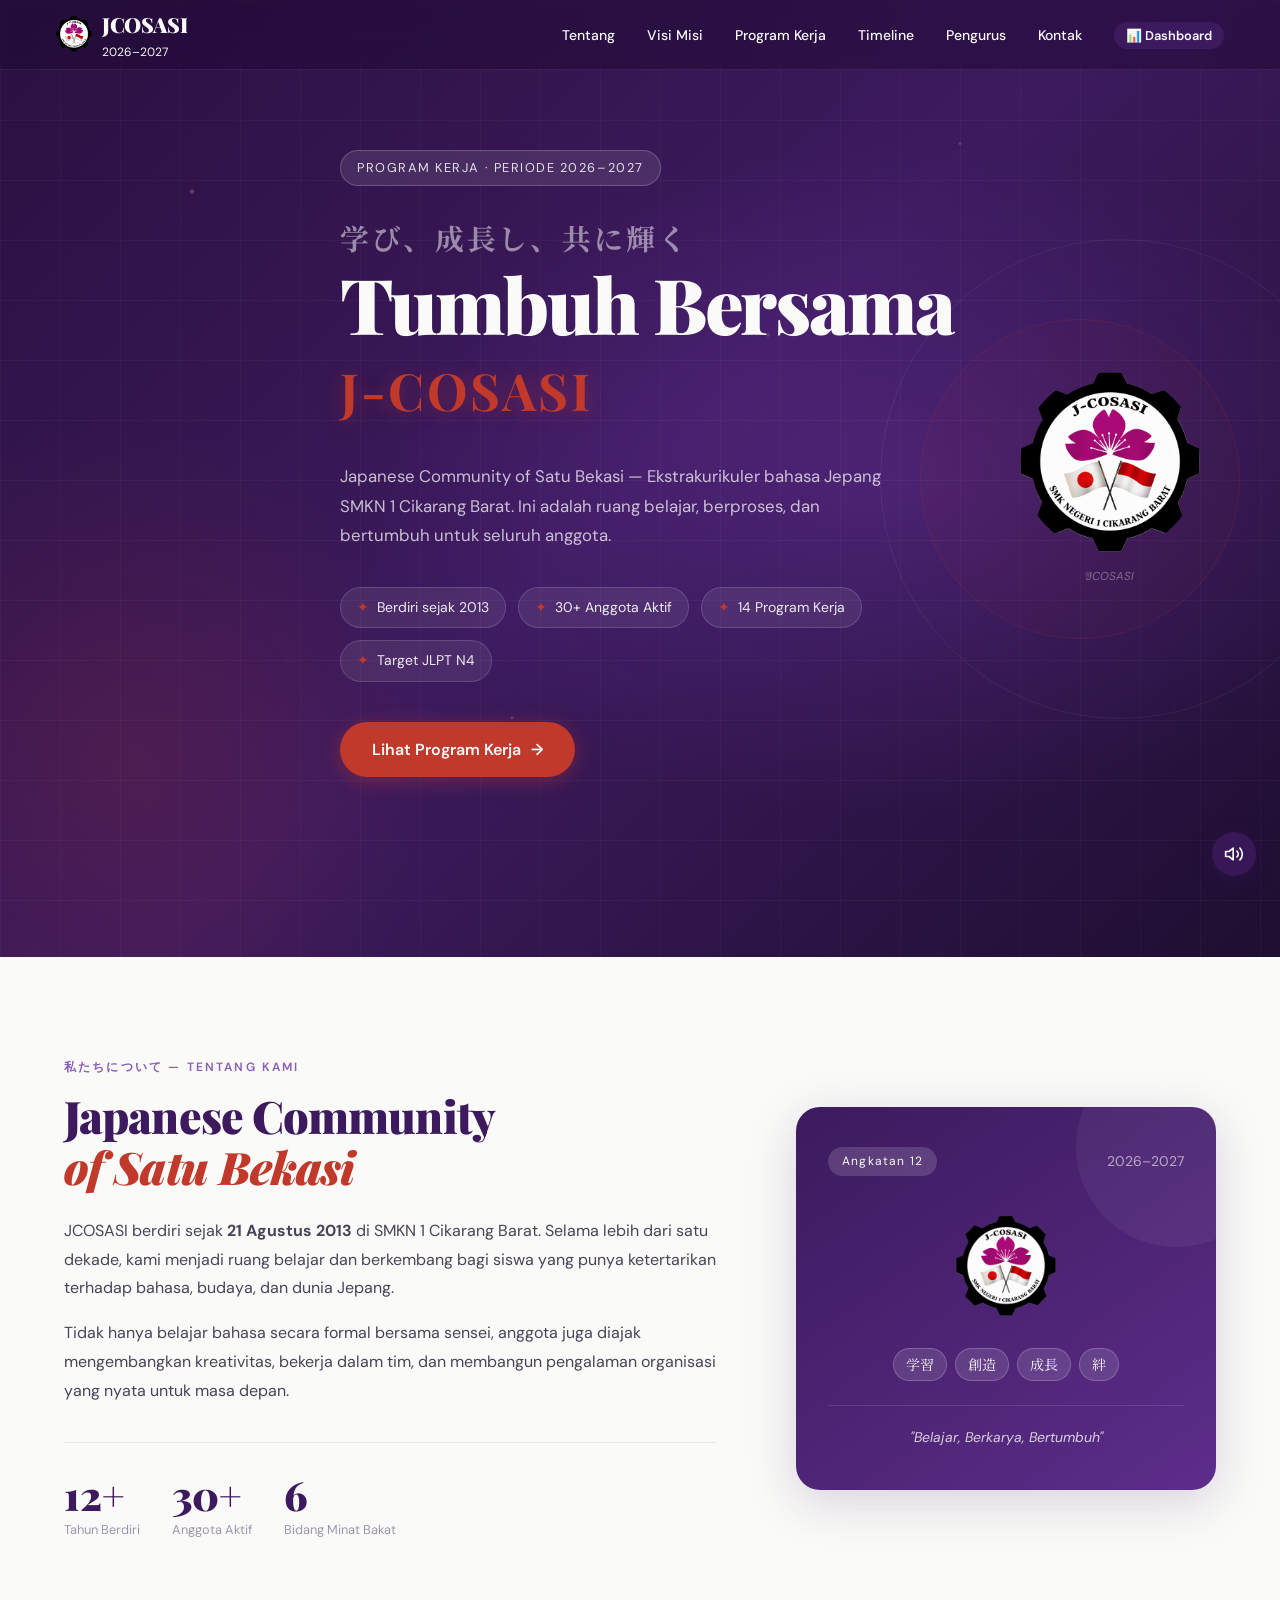
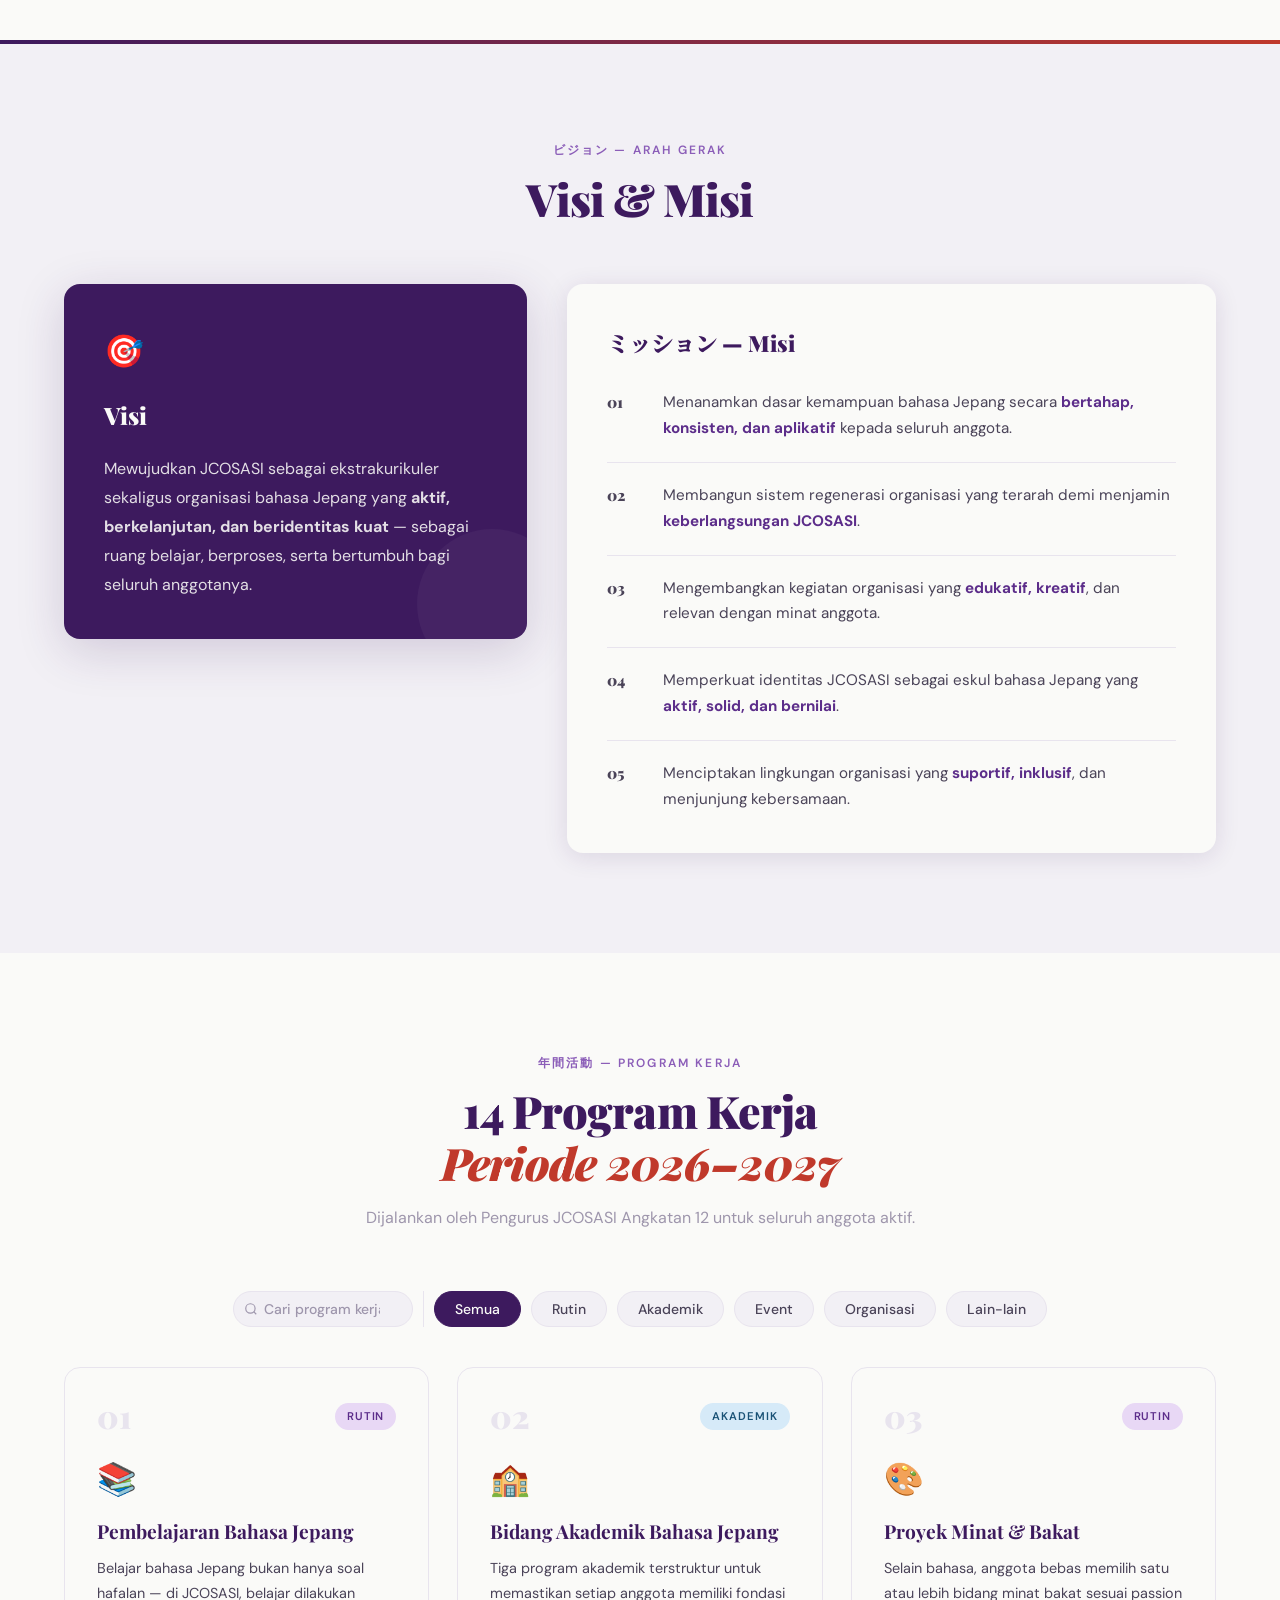
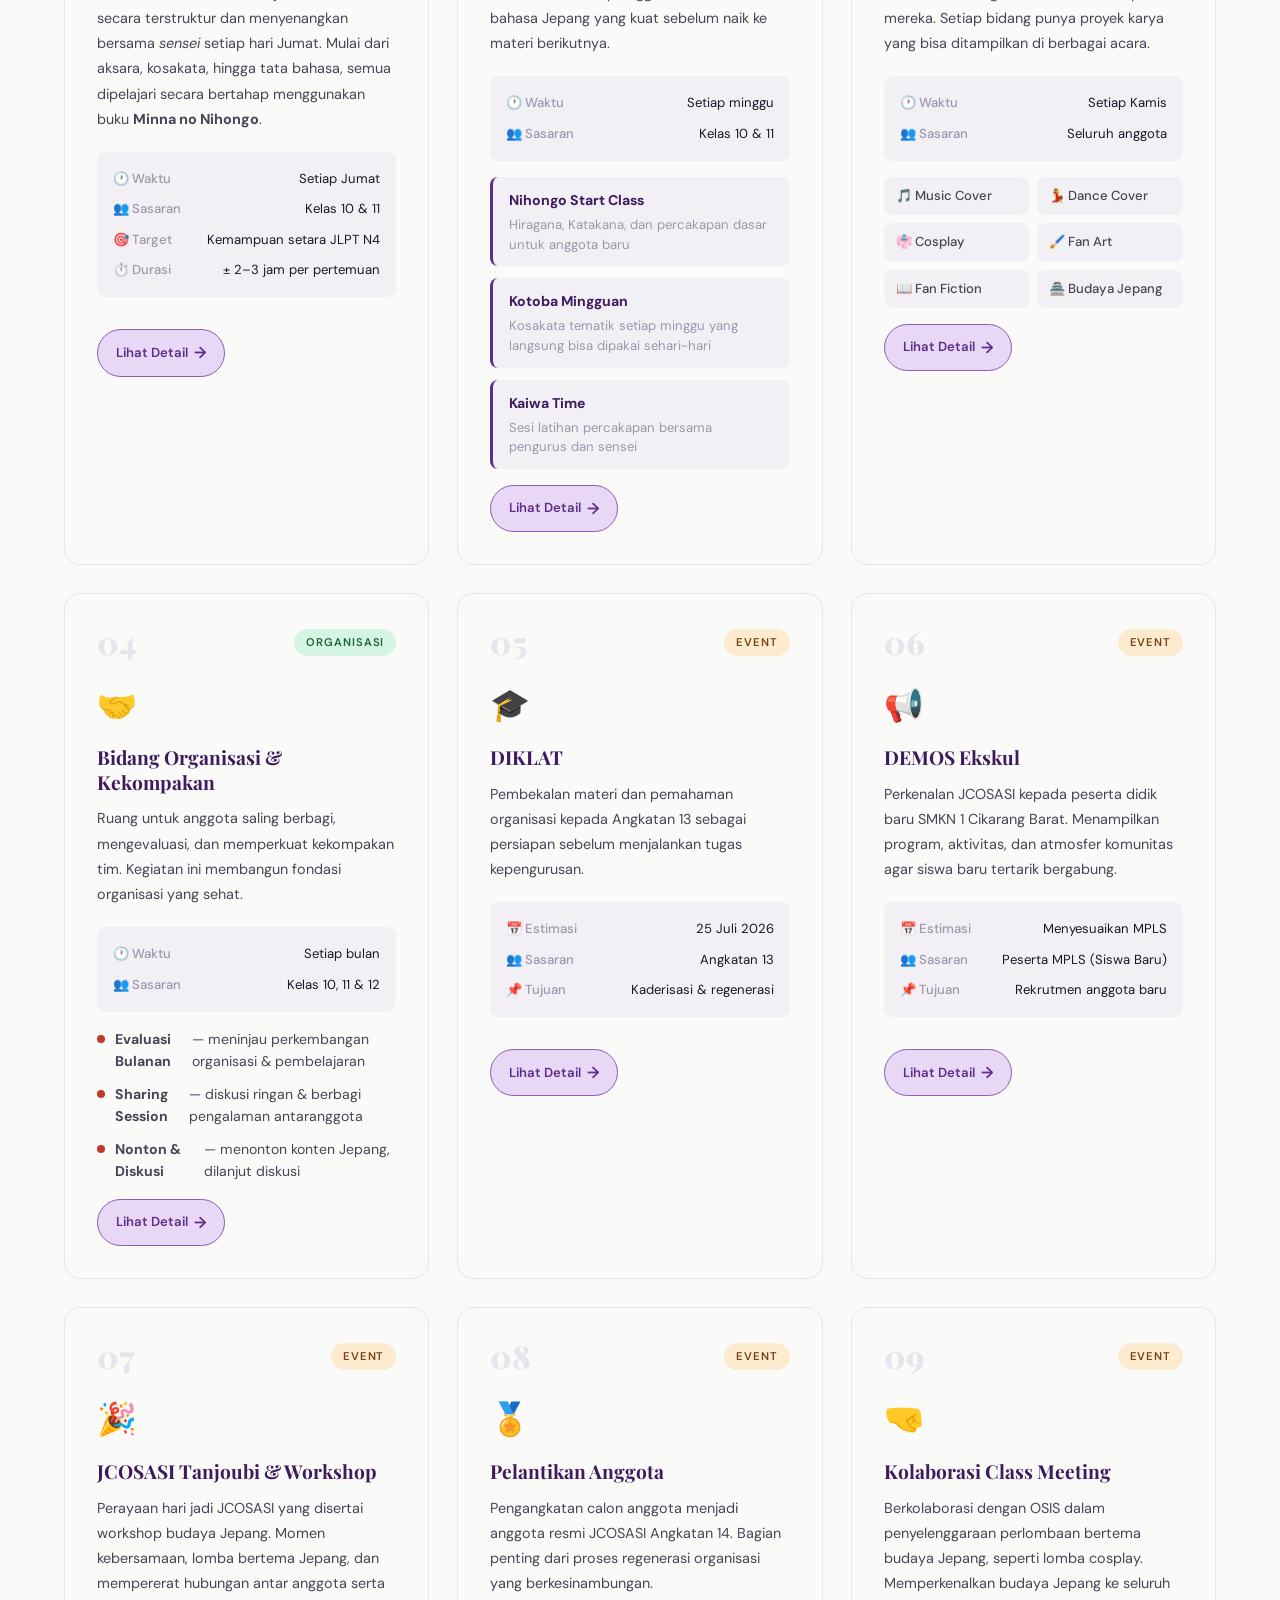
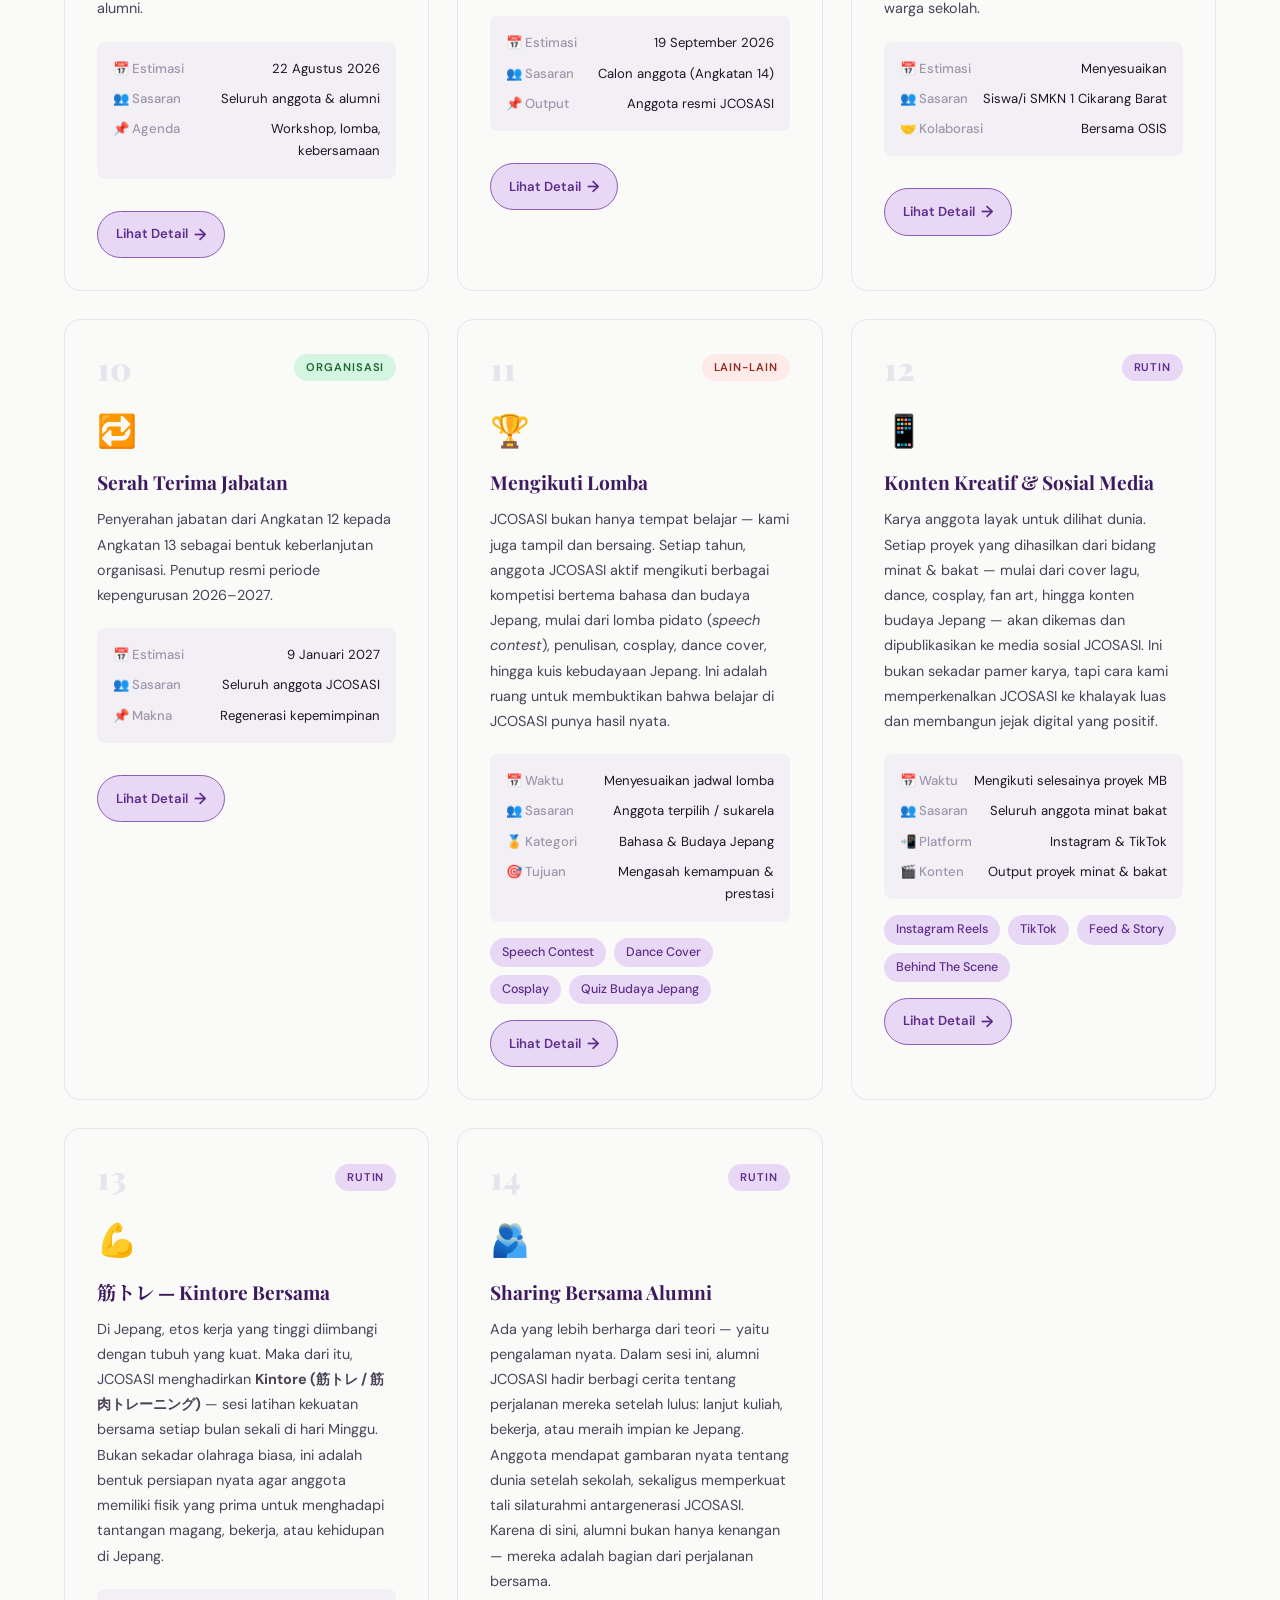
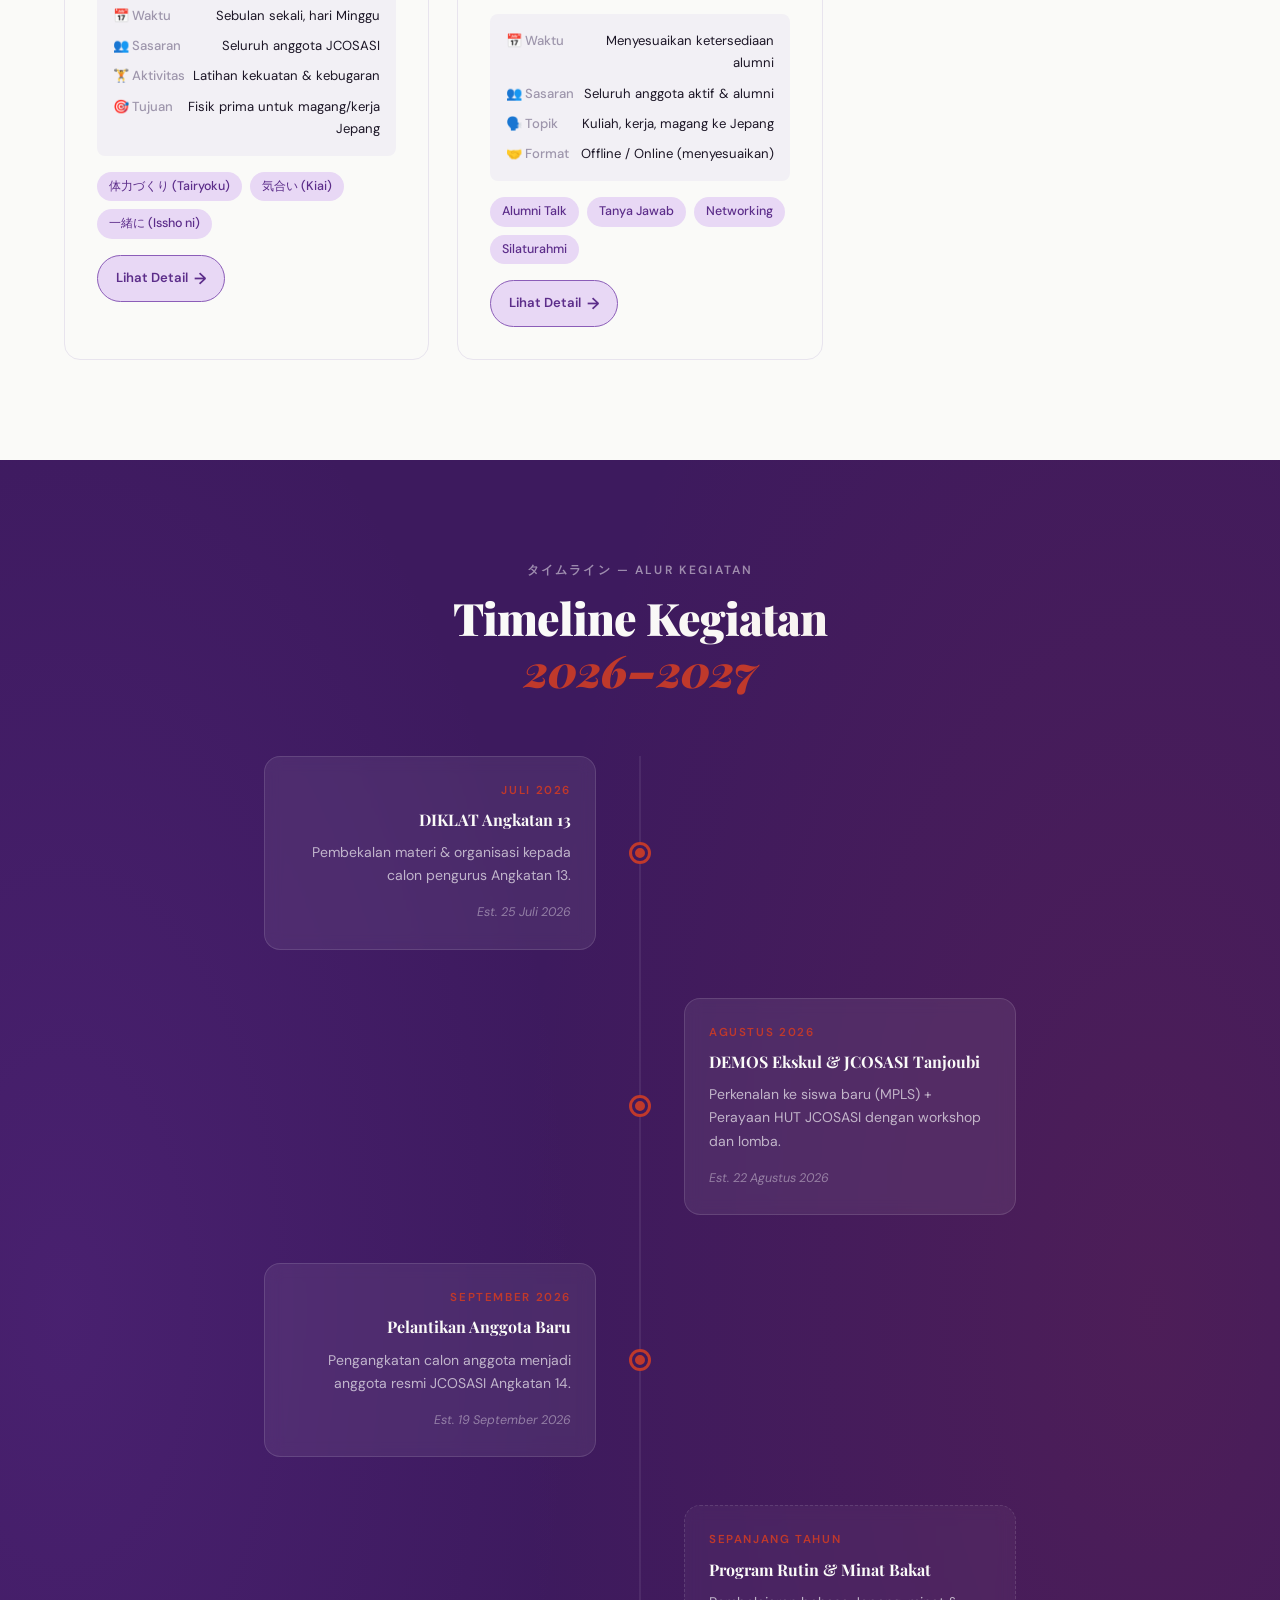
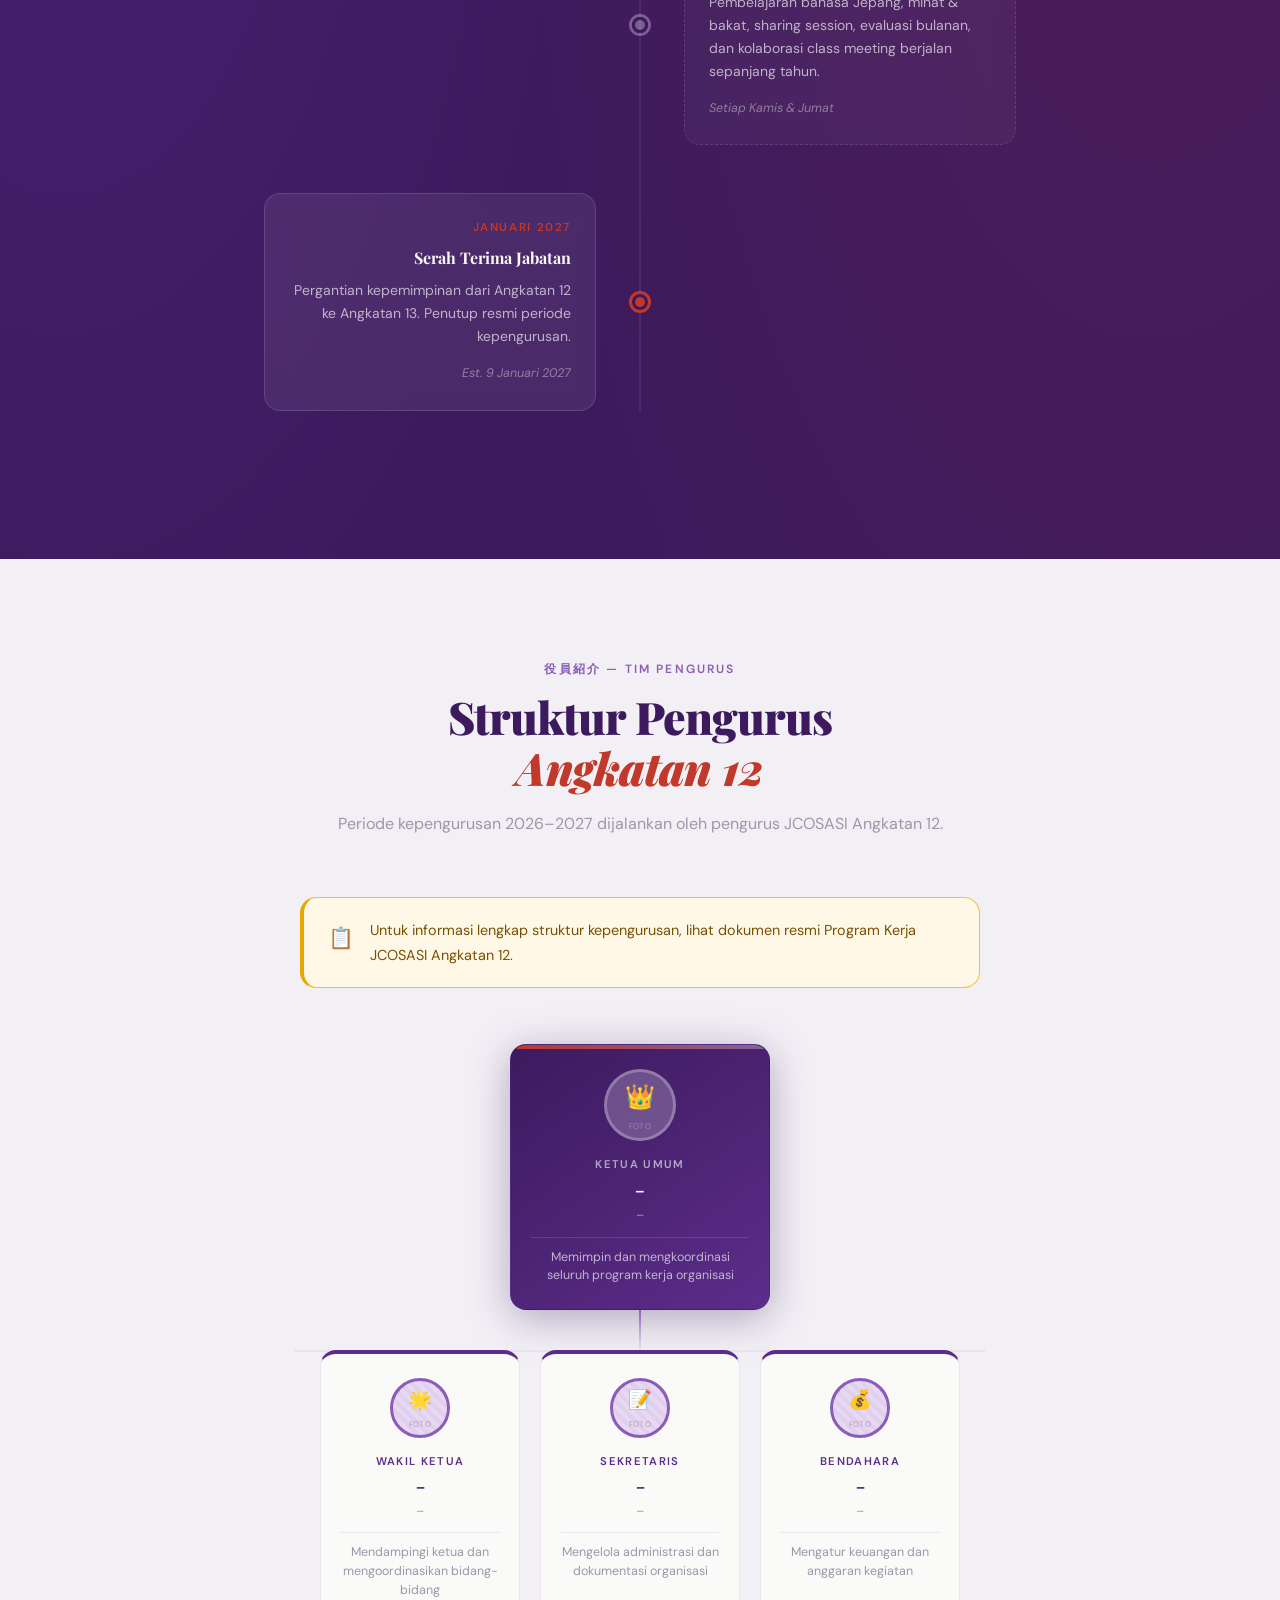
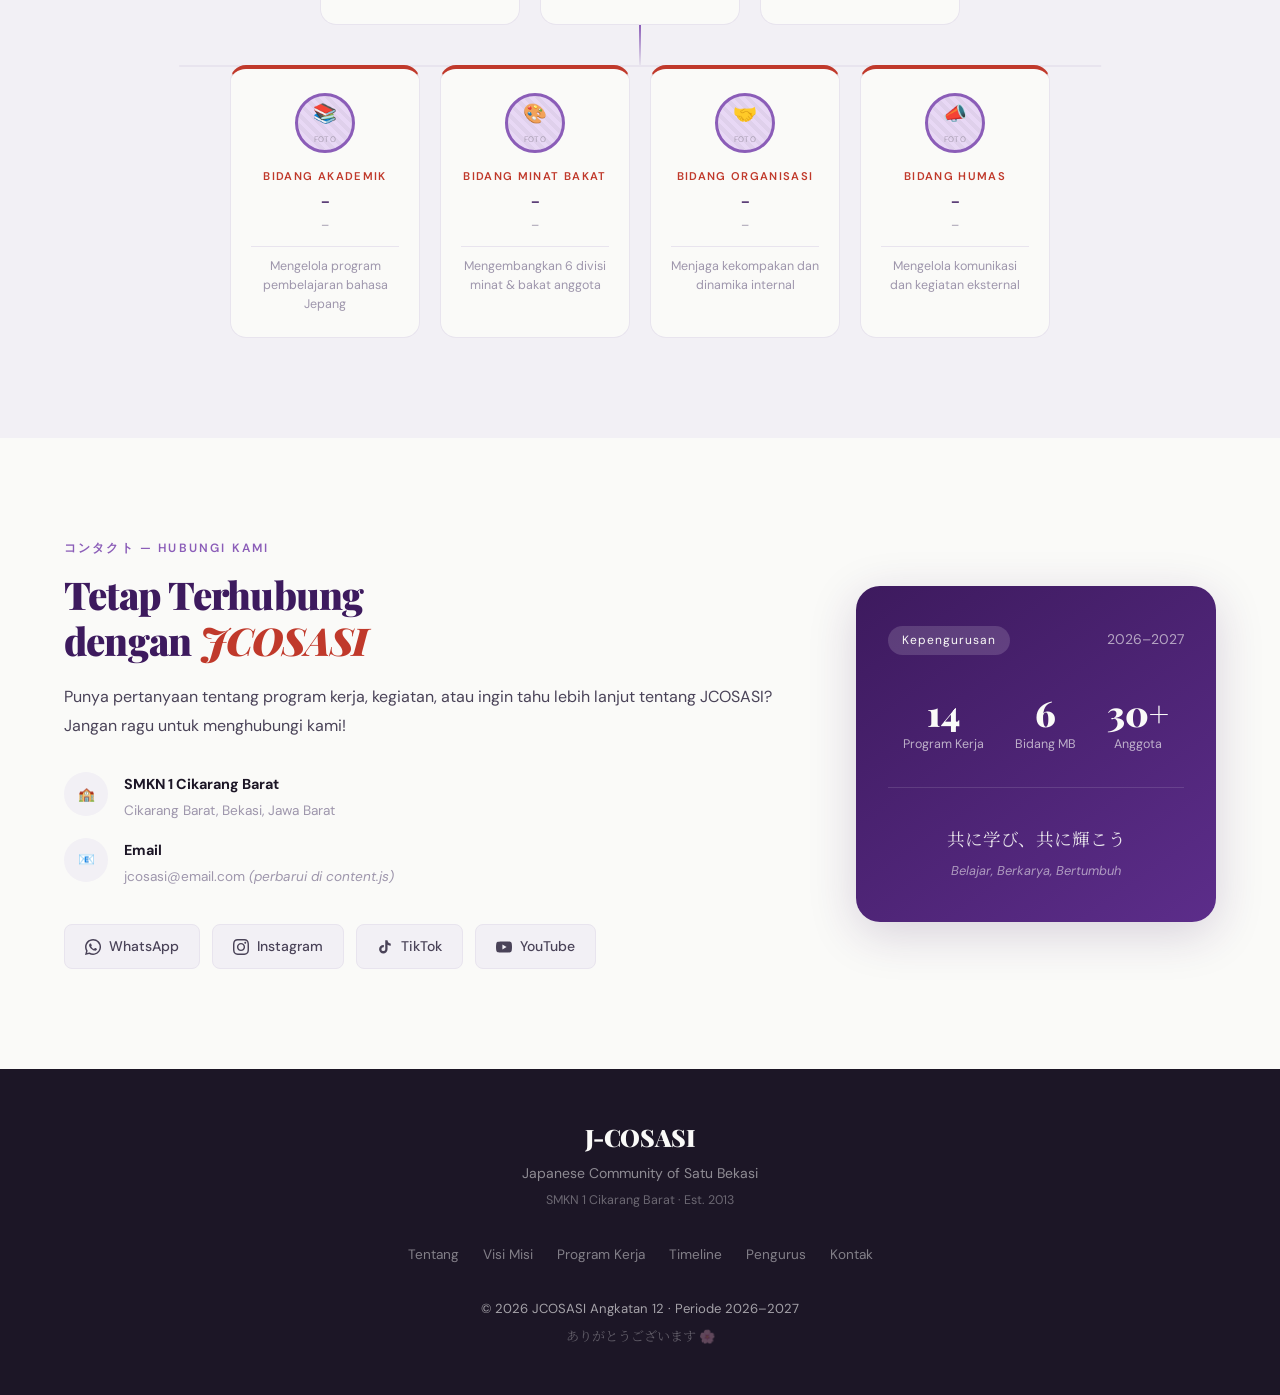
==== commit df13eef7: "update music tambahkan musik" ====
--- a/index.html
+++ b/index.html
@@ -244,5 +244,7 @@
   </footer>
 
   <script src="script.js"></script>
+  <script src="music-player.js"></script>  
+
 </body>
 </html>
--- a/style.css
+++ b/style.css
@@ -1539,3 +1539,78 @@
   .proker-search:focus { width: 100%; }
   .filter-btn { flex-shrink: 0; }
 }
+/* =============================================
+   JCOSASI — Music Player Button
+   Tambahkan CSS ini ke bagian bawah style.css
+   ============================================= */
+
+/* ── Tombol toggle musik ── */
+.music-toggle {
+  position: fixed;
+  bottom: 24px;
+  right: 24px;
+  z-index: 9999;
+
+  width: 44px;
+  height: 44px;
+  border-radius: 50%;
+  border: none;
+  cursor: pointer;
+
+  /* Warna mengikuti tema JCOSASI */
+  background: rgba(61, 26, 94, 0.82);   /* --purple-deep semi-transparan */
+  color: #FAFAF8;                         /* --white */
+  backdrop-filter: blur(8px);
+  -webkit-backdrop-filter: blur(8px);
+  box-shadow: 0 4px 20px rgba(61, 26, 94, 0.30);
+
+  display: flex;
+  align-items: center;
+  justify-content: center;
+
+  transition: background 0.25s ease, transform 0.2s ease, box-shadow 0.25s ease;
+
+  /* Agar tidak menghalangi konten yang di-scroll */
+  pointer-events: auto;
+}
+
+.music-toggle svg {
+  width: 20px;
+  height: 20px;
+  flex-shrink: 0;
+}
+
+.music-toggle:hover {
+  background: rgba(92, 45, 138, 0.92);  /* --purple-mid */
+  transform: scale(1.08);
+  box-shadow: 0 6px 28px rgba(61, 26, 94, 0.40);
+}
+
+.music-toggle:active {
+  transform: scale(0.96);
+}
+
+/* Animasi denyut halus saat musik sedang diputar */
+@keyframes musicPulse {
+  0%, 100% { box-shadow: 0 4px 20px rgba(61, 26, 94, 0.30); }
+  50%       { box-shadow: 0 4px 28px rgba(192, 57, 43, 0.35); }
+}
+
+/* Class ini ditambahkan via JS saat musik playing & tidak muted */
+.music-toggle.is-playing {
+  animation: musicPulse 2.4s ease-in-out infinite;
+}
+
+/* Responsif — sedikit lebih kecil di layar kecil */
+@media (max-width: 480px) {
+  .music-toggle {
+    bottom: 16px;
+    right: 16px;
+    width: 40px;
+    height: 40px;
+  }
+  .music-toggle svg {
+    width: 18px;
+    height: 18px;
+  }
+}
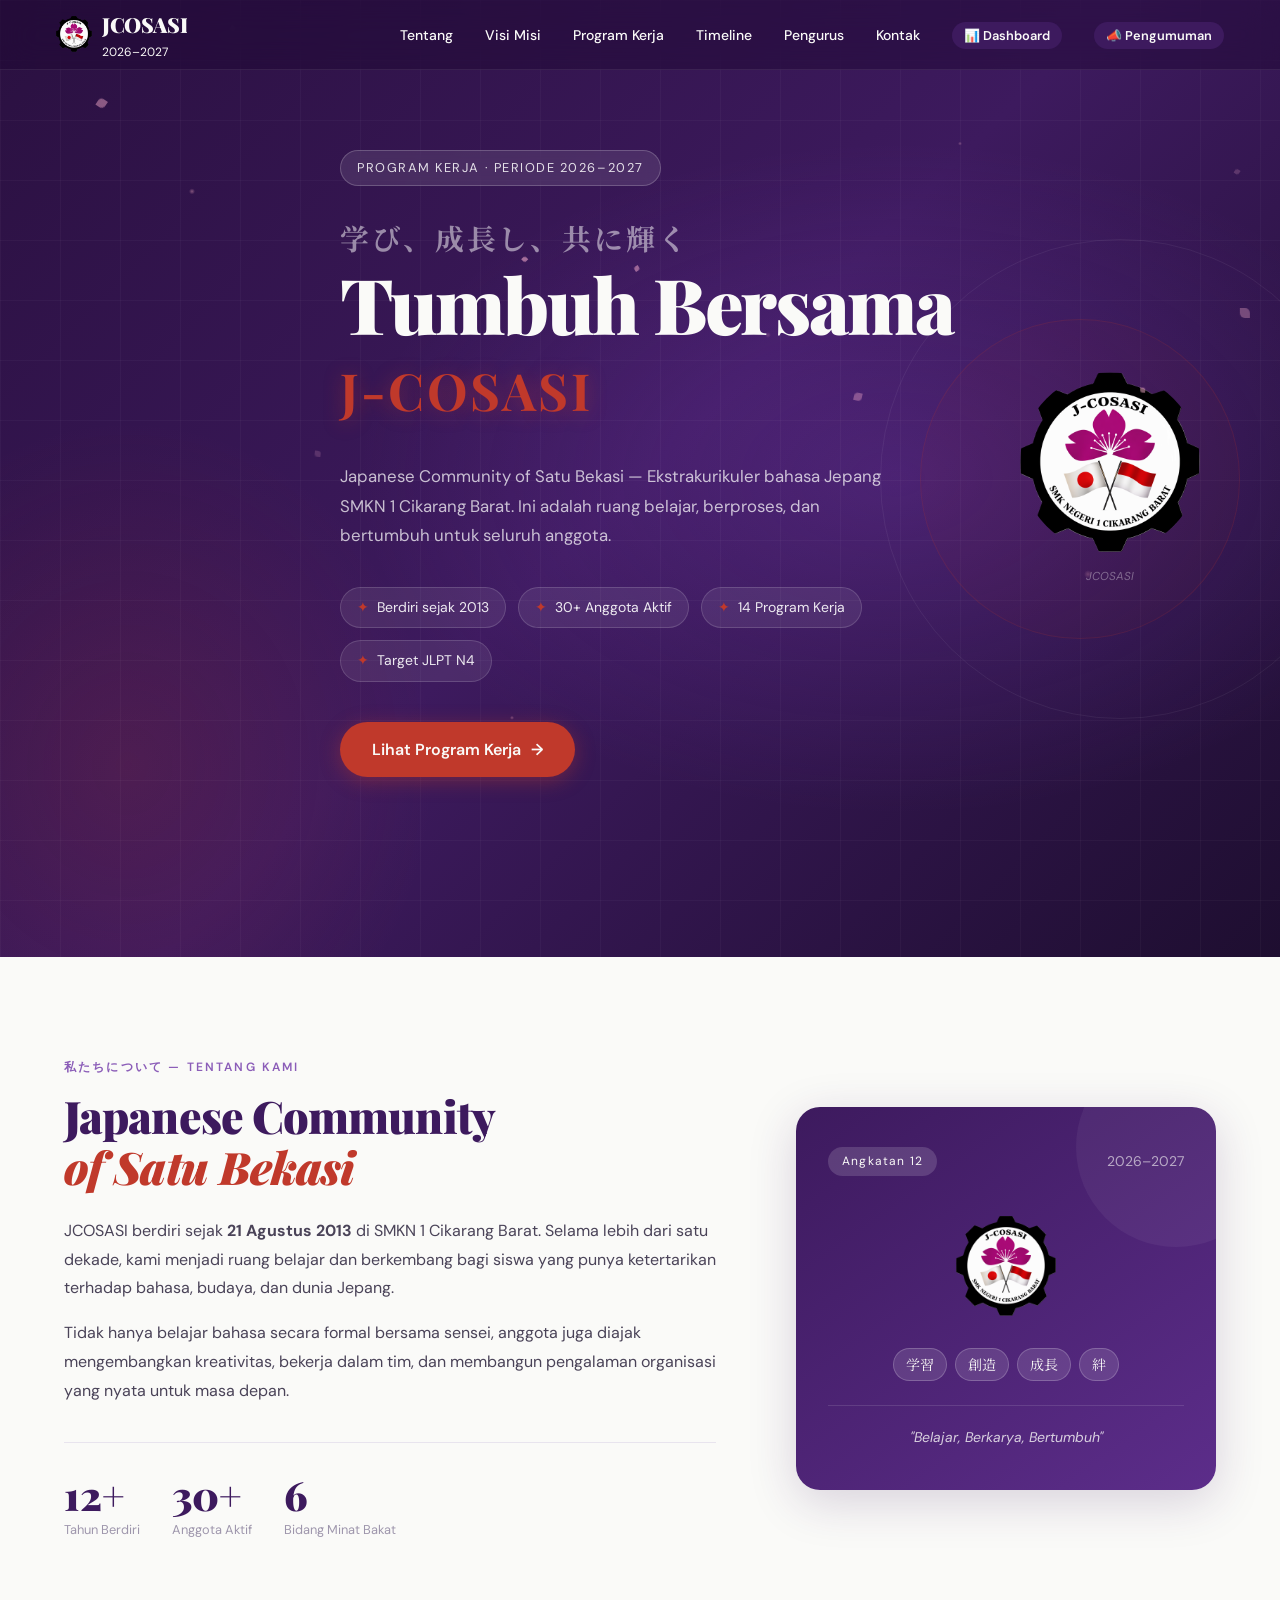
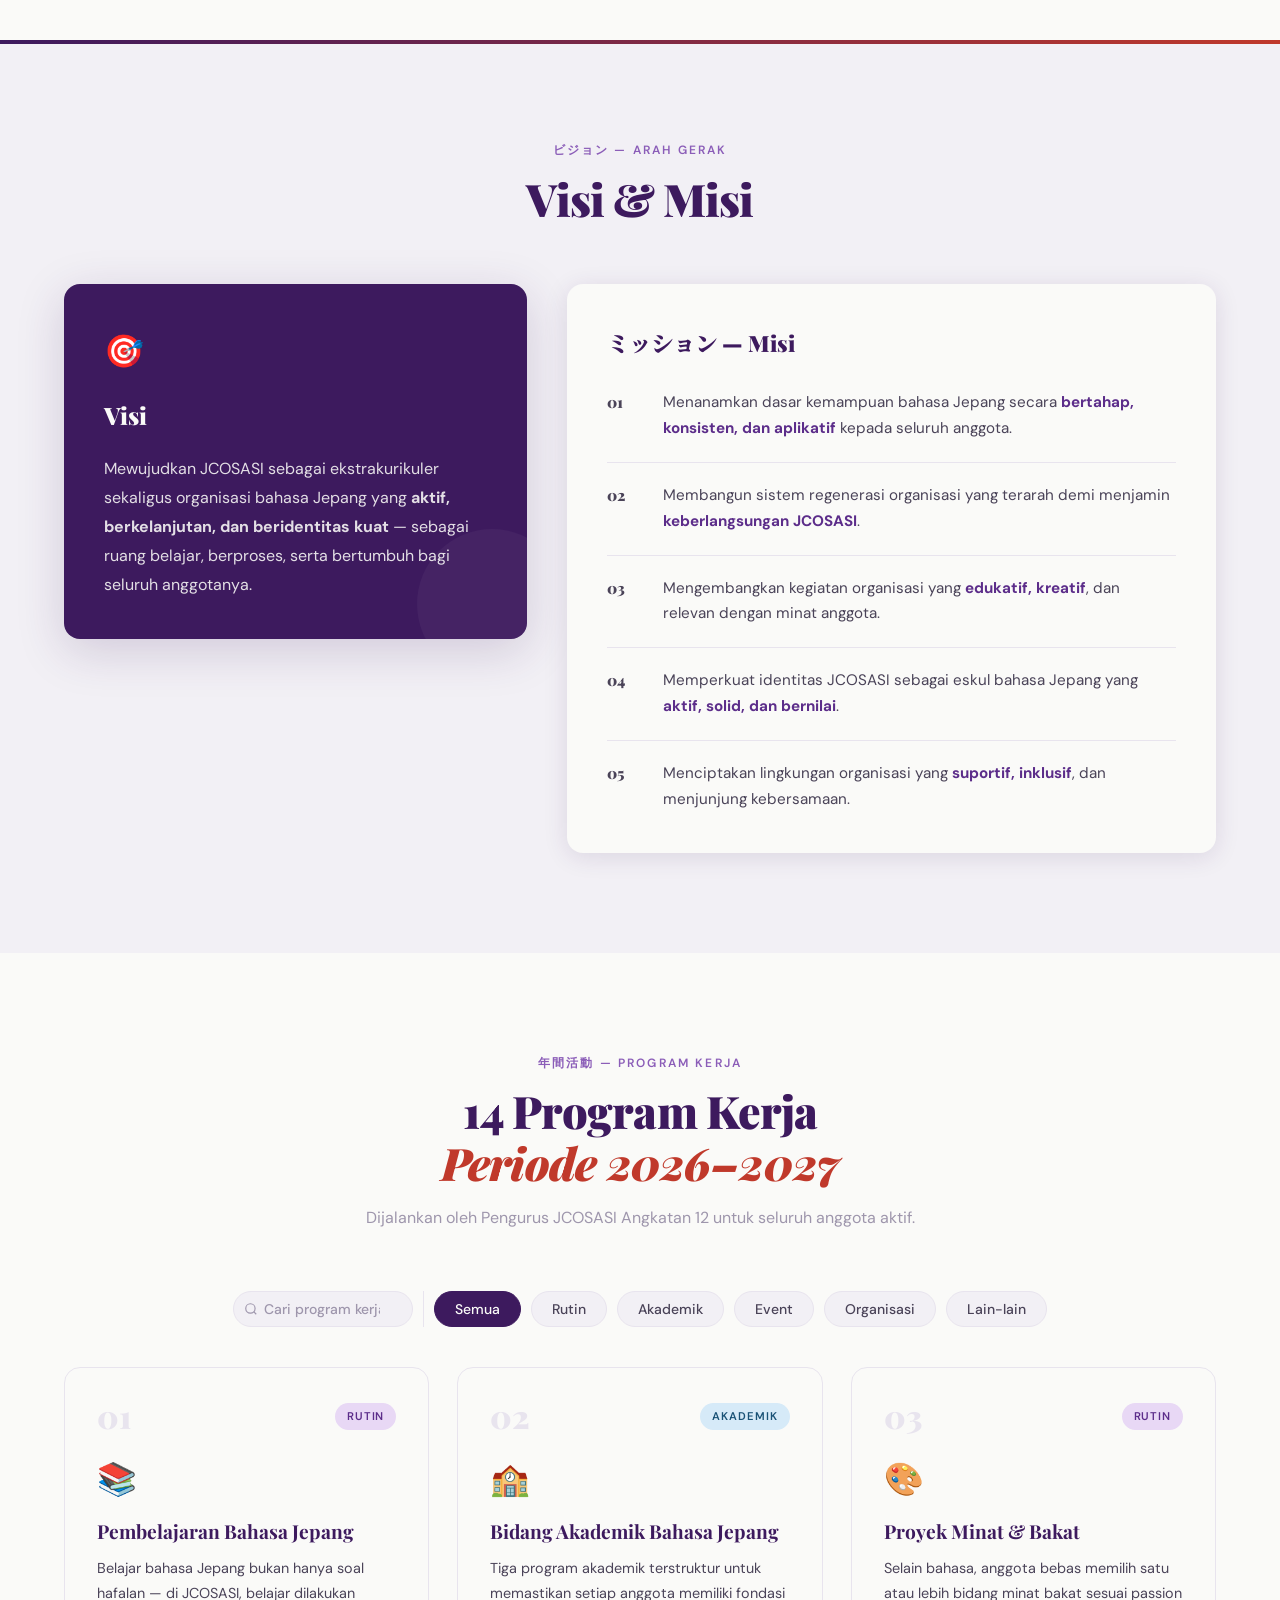
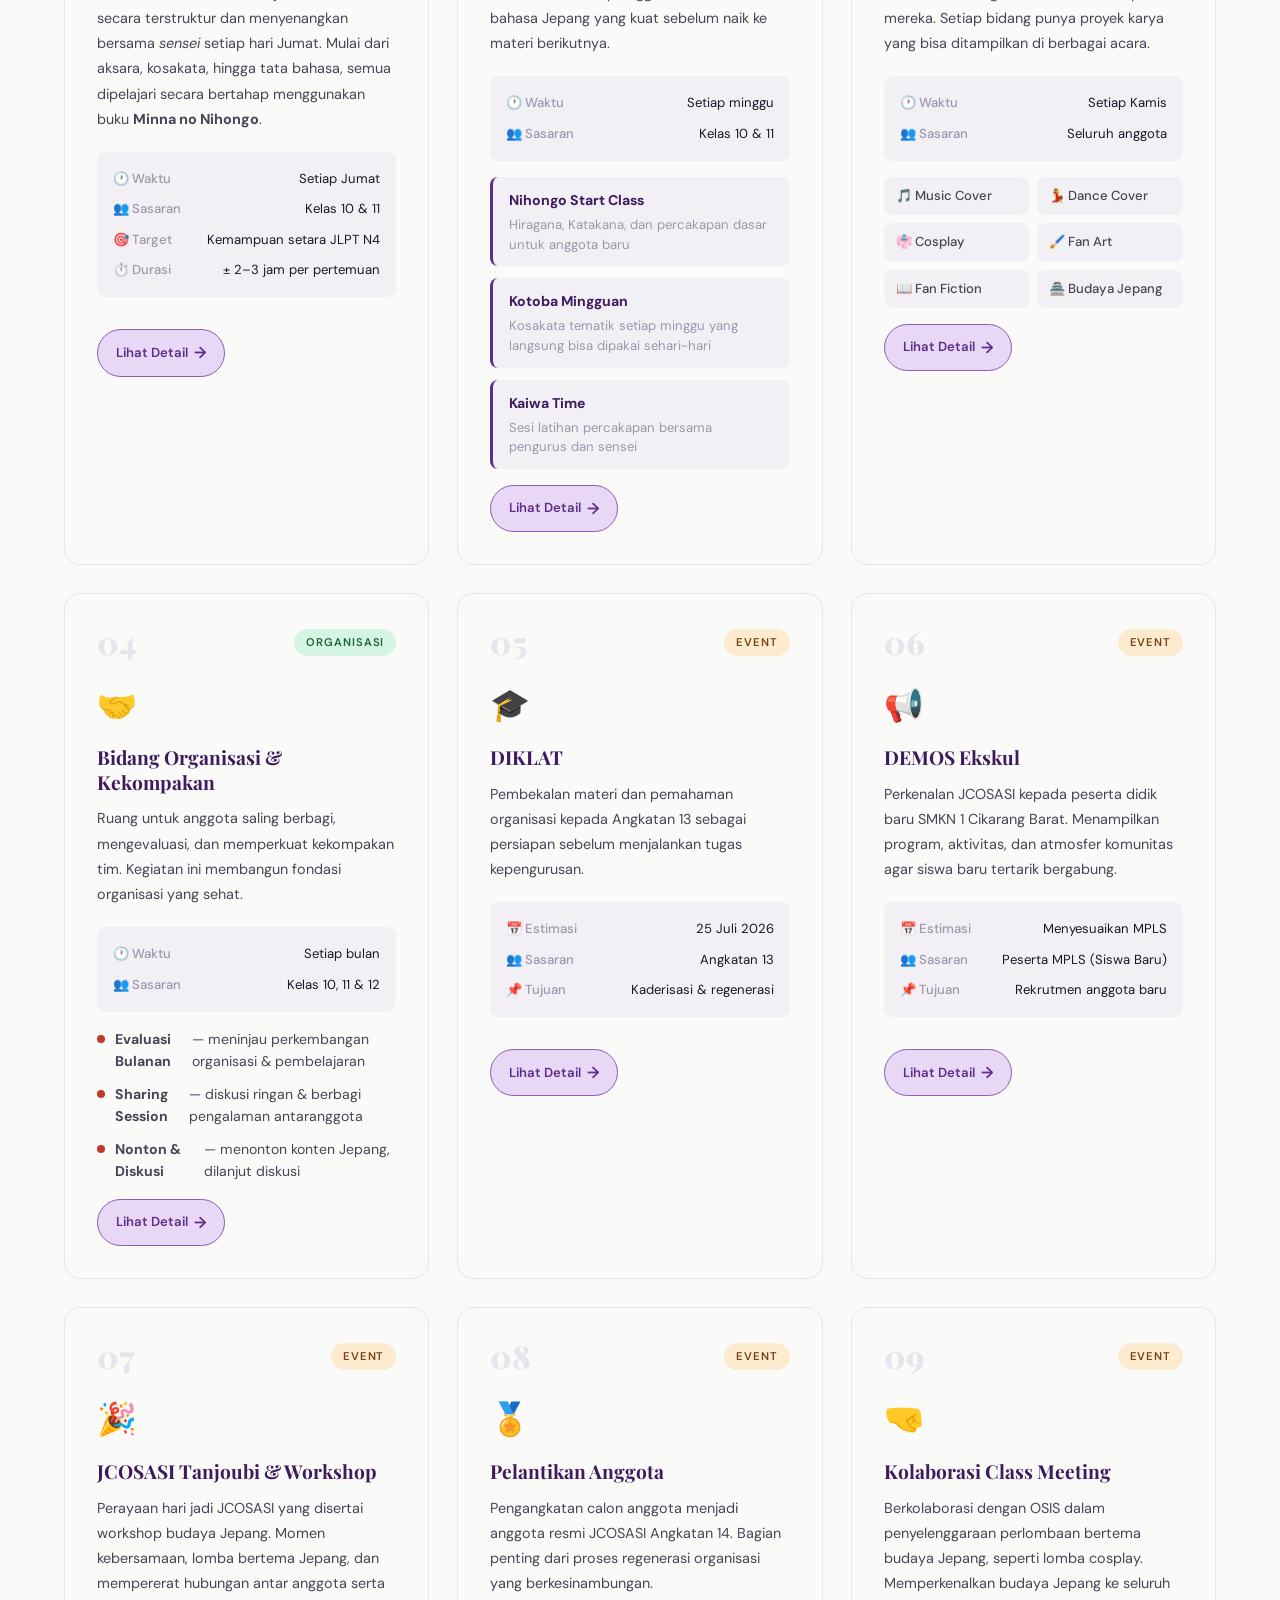
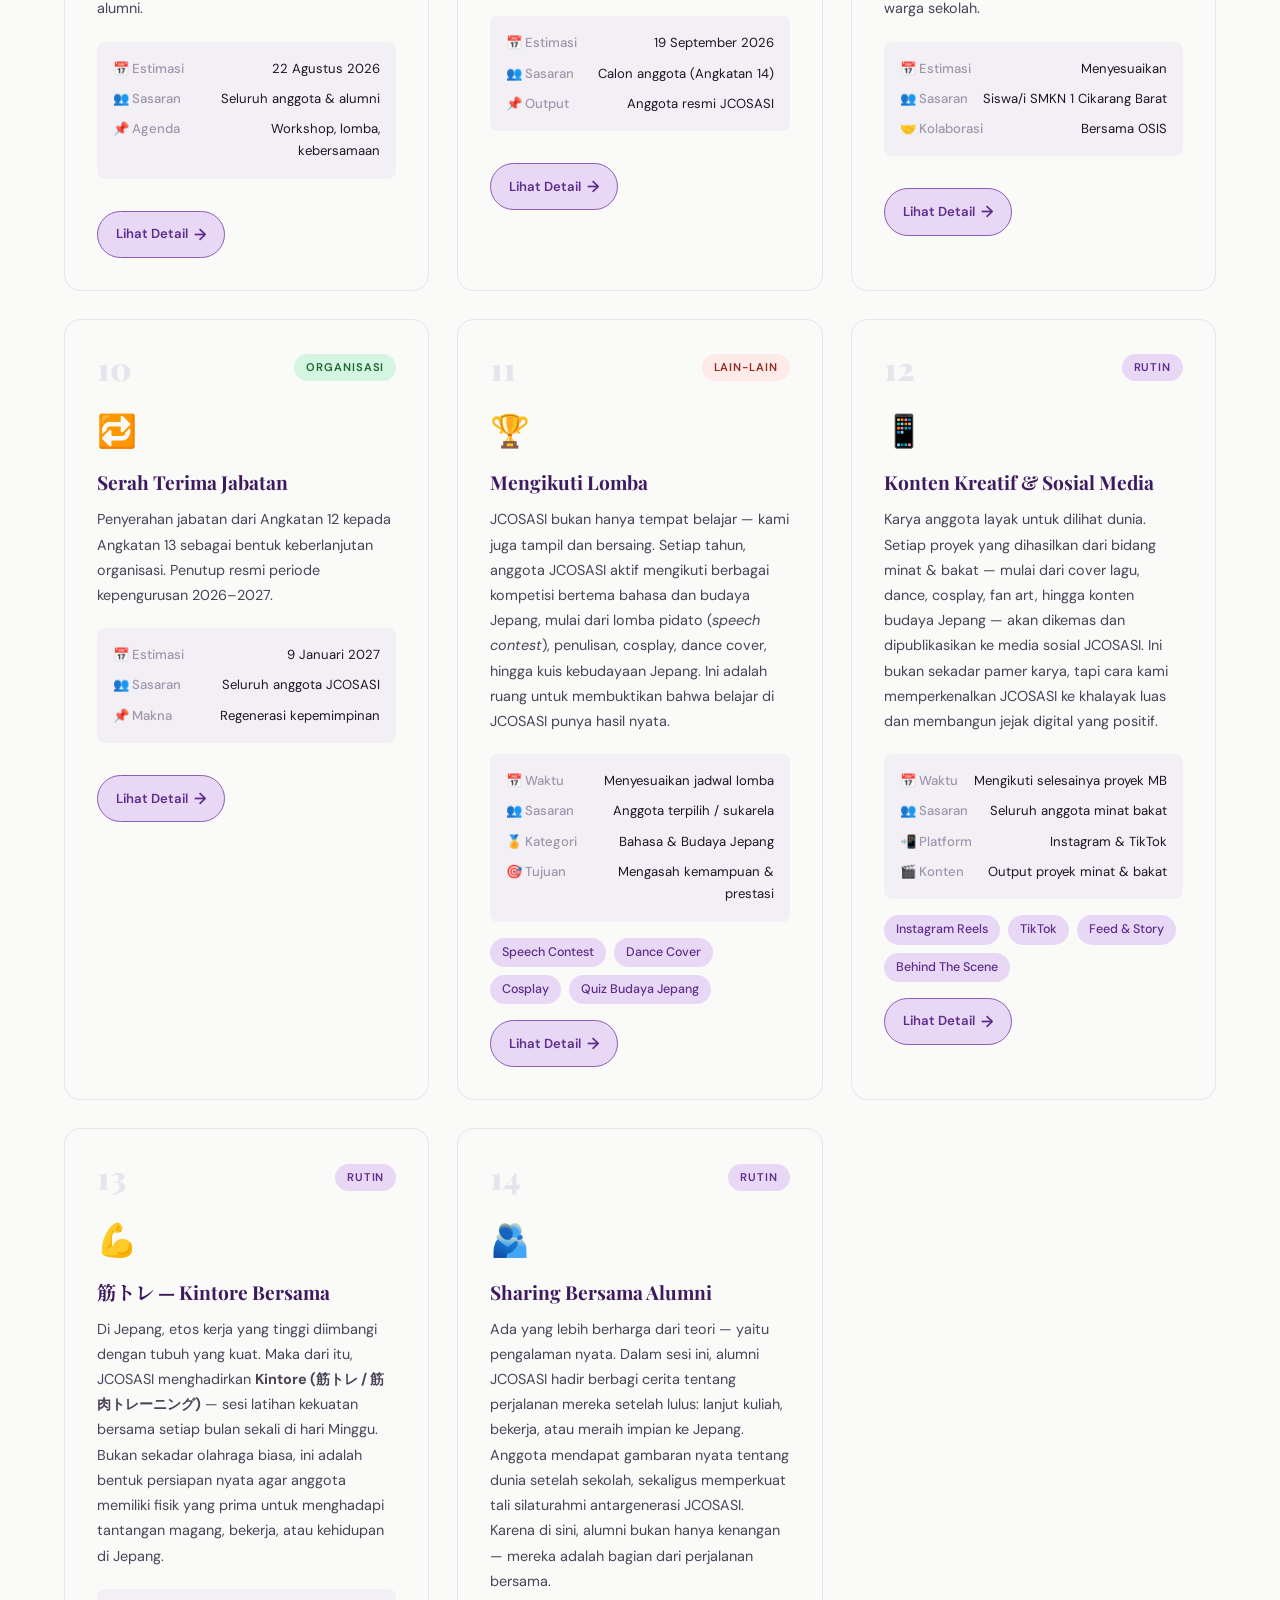
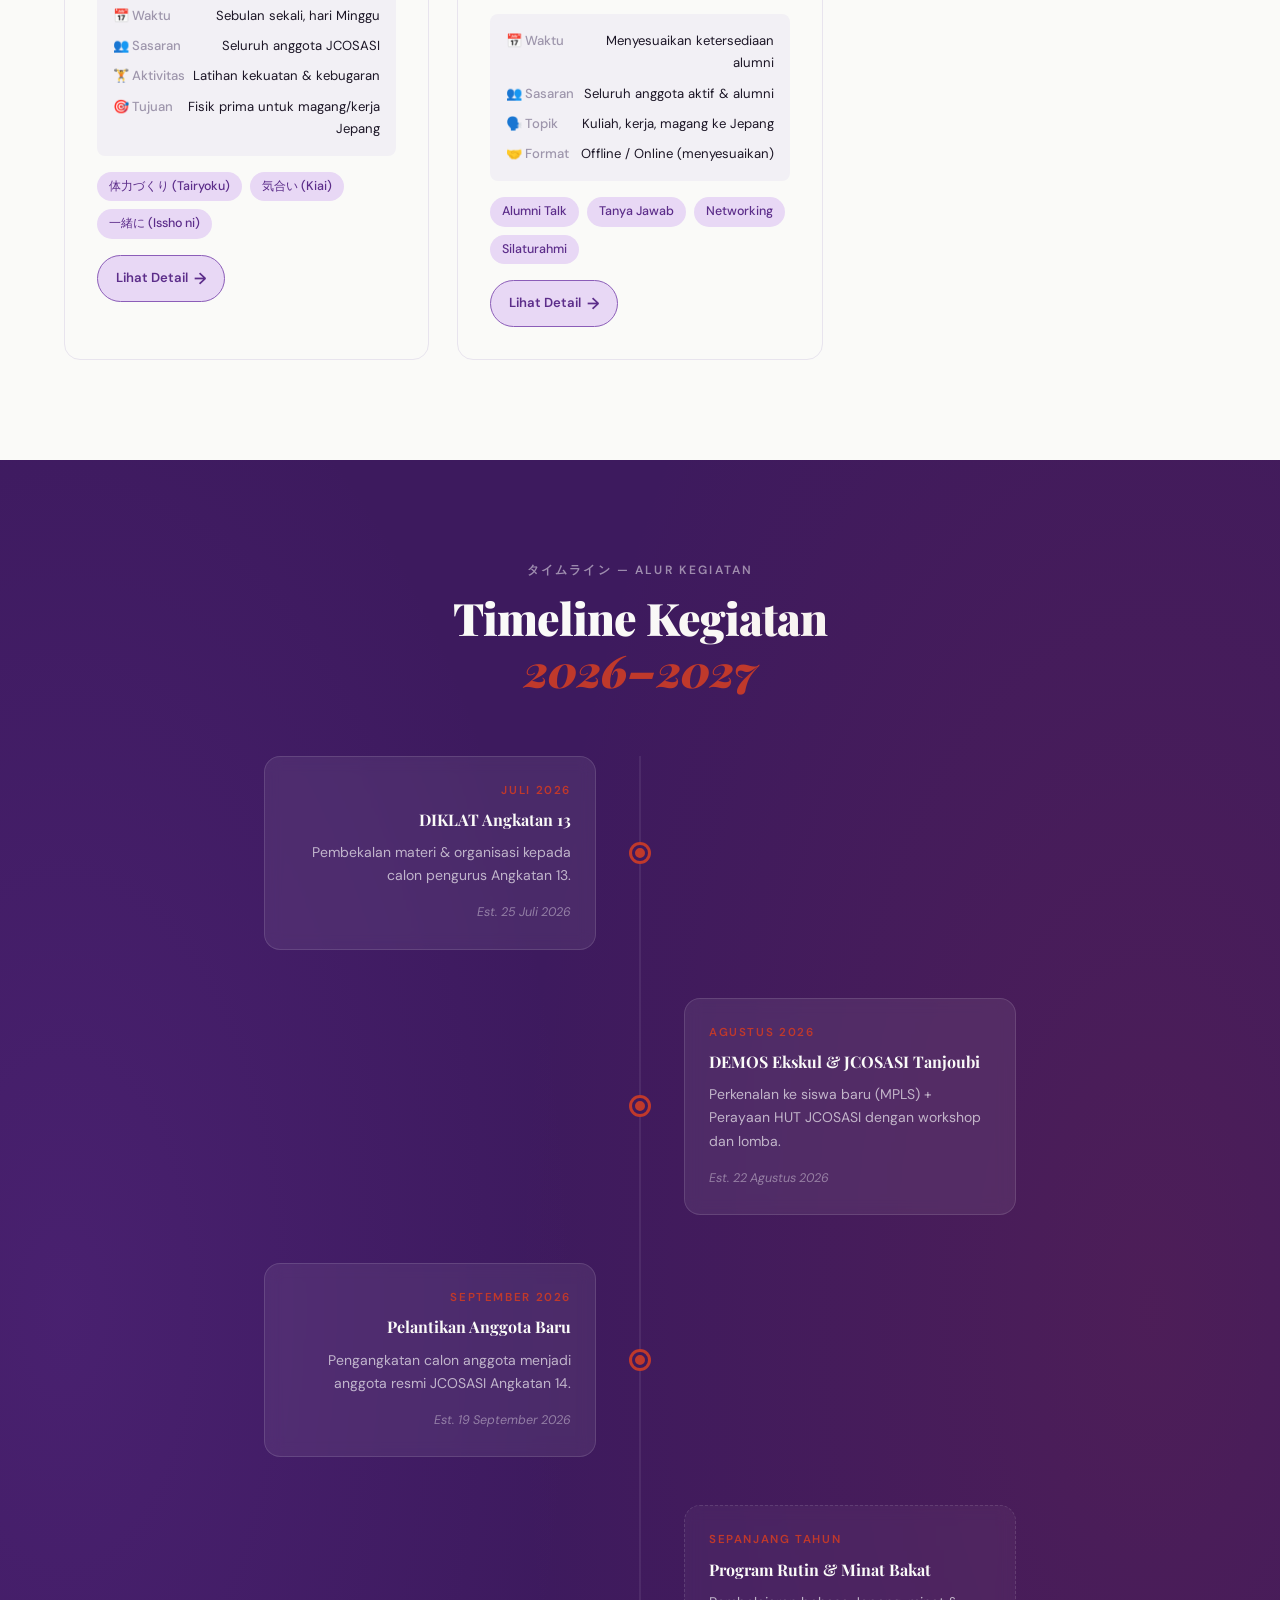
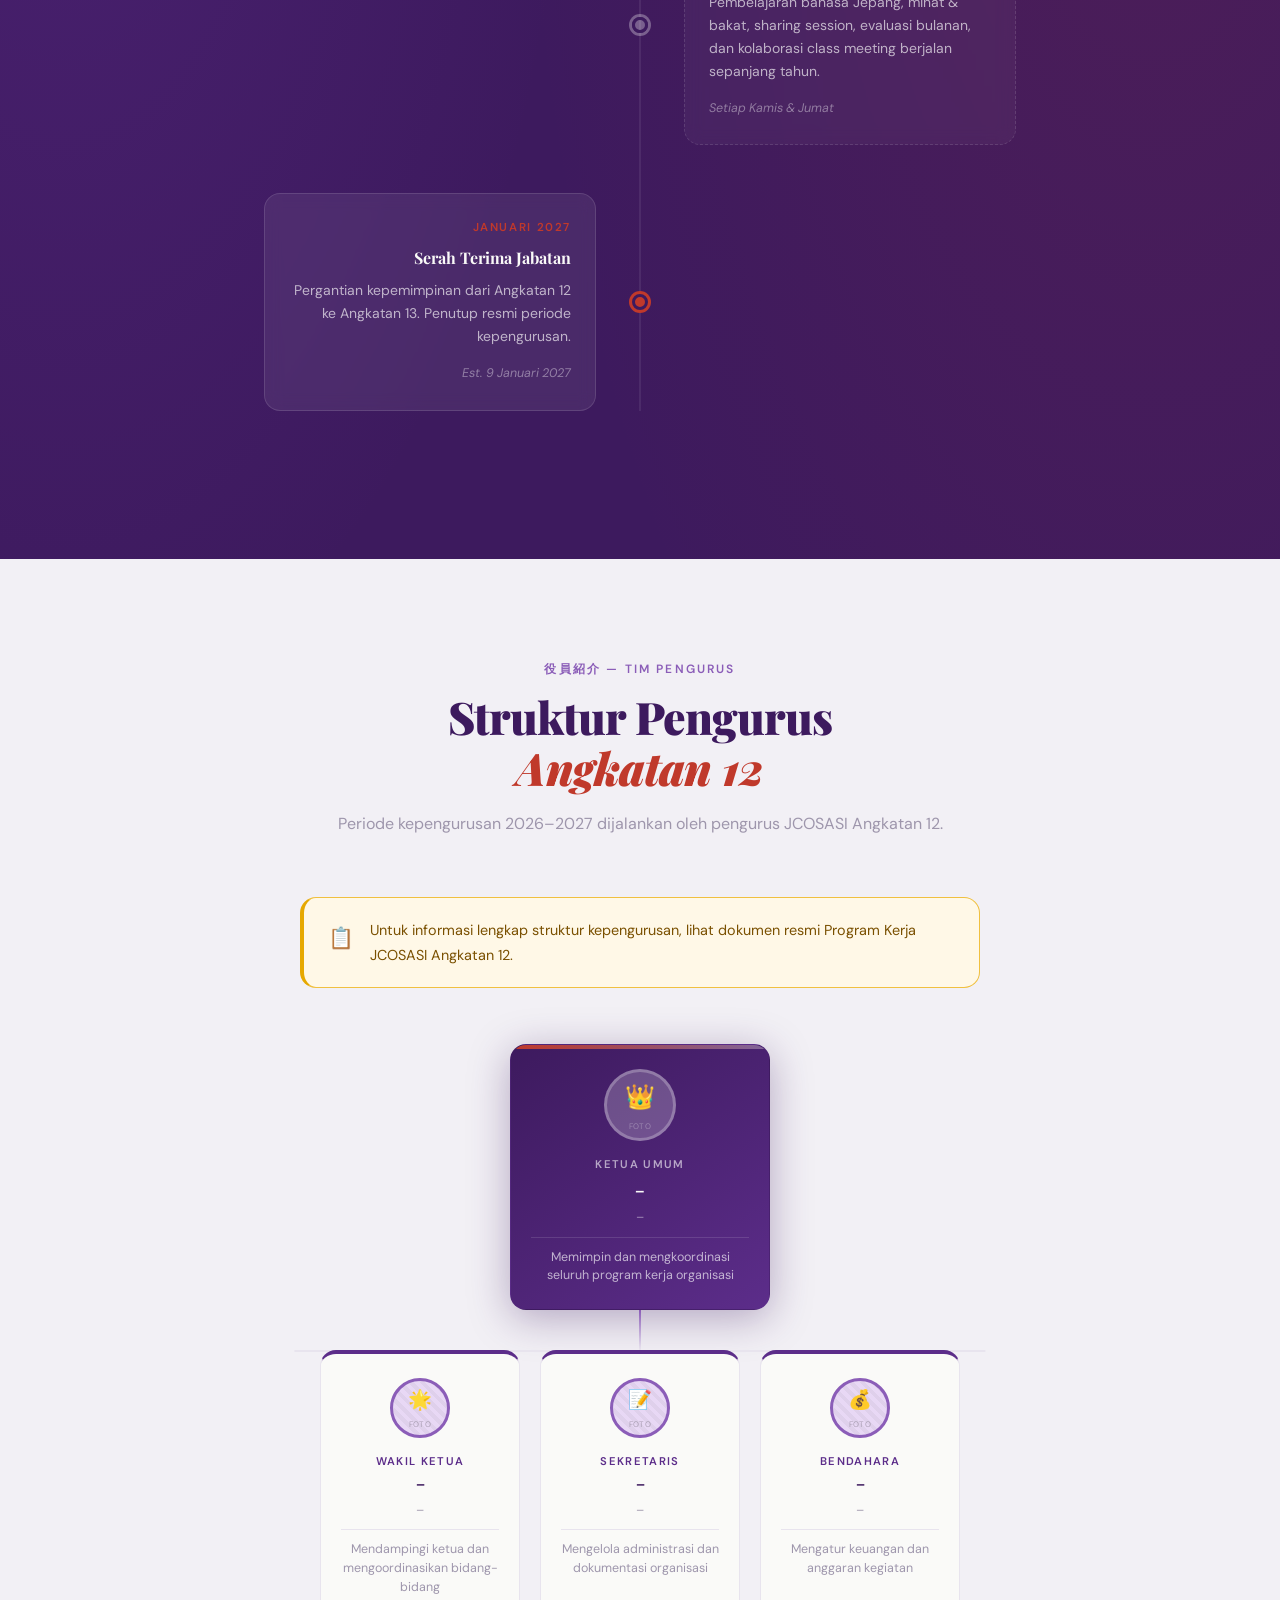
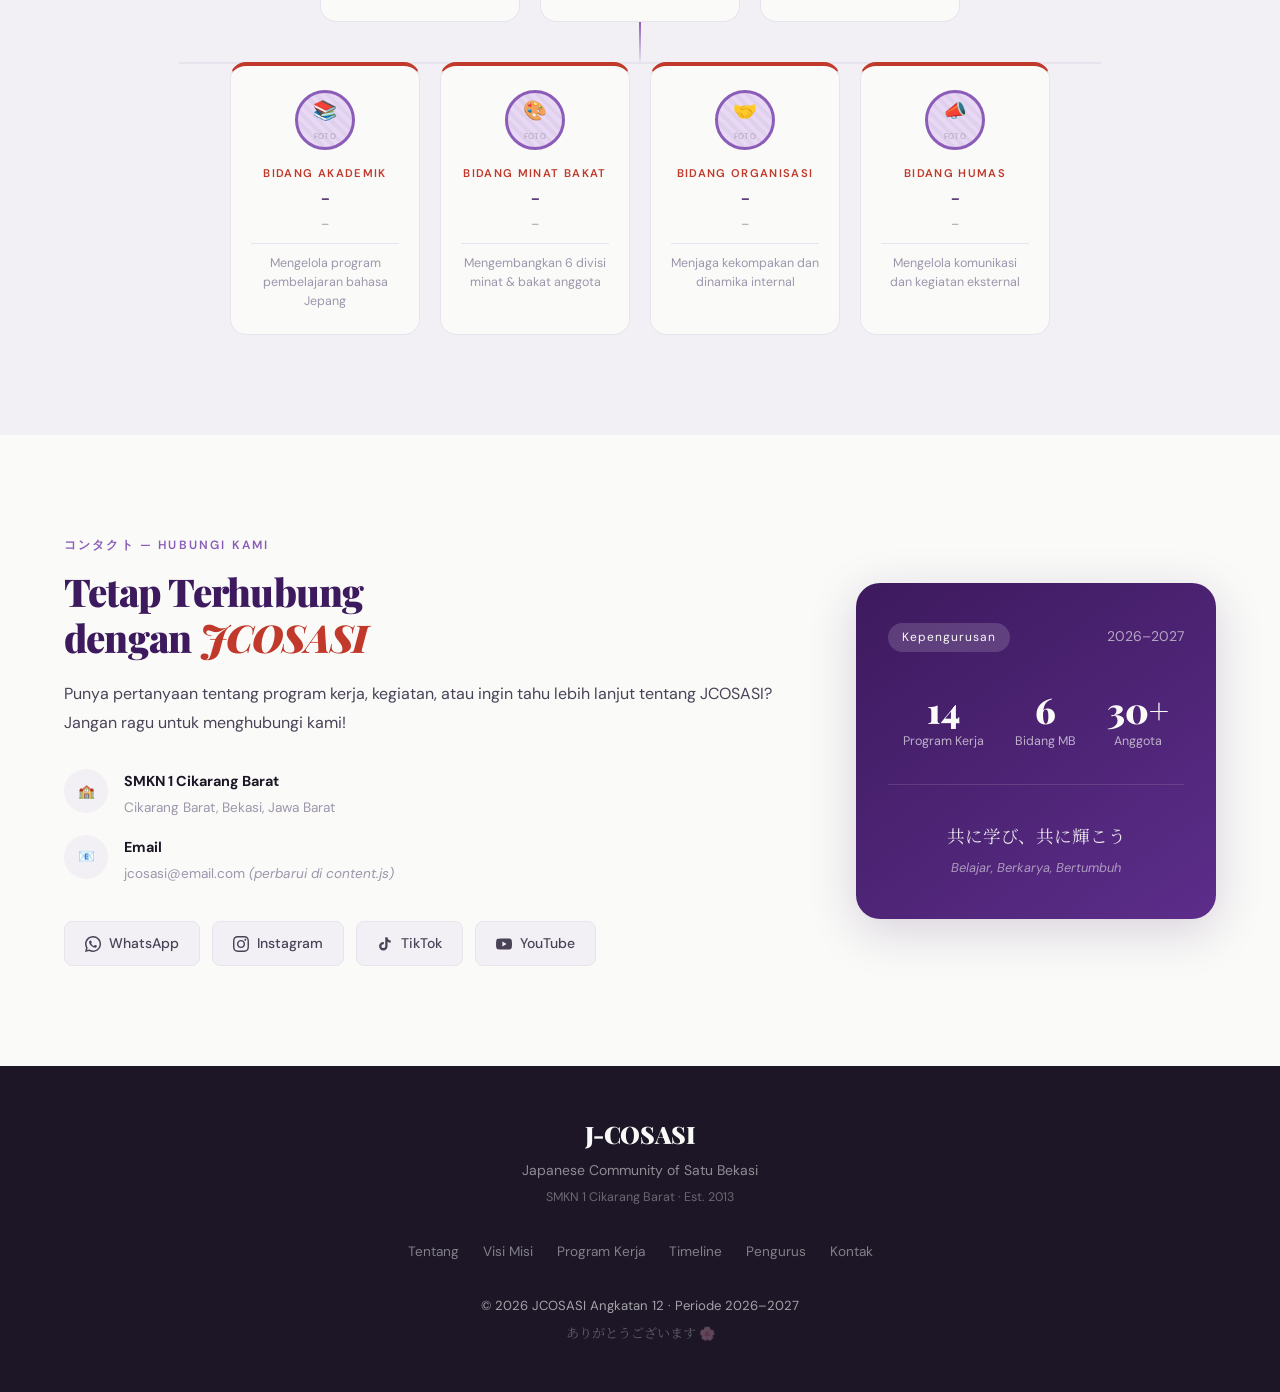
==== commit 71a34126: "Update pencapaian dan pengurus, efek sakura" ====
--- a/index.html
+++ b/index.html
@@ -163,12 +163,8 @@
         </div>
         <div class="org-v-line"></div>
 
-        <!-- Level 2 — Inti -->
-        <div class="org-level org-level-2">
-          <div class="org-card org-card-inti fade-up delay-1" id="orgWakil"></div>
-          <div class="org-card org-card-inti fade-up delay-2" id="orgSekretaris"></div>
-          <div class="org-card org-card-inti fade-up delay-3" id="orgBendahara"></div>
-        </div>
+        <!-- Level 2 — Inti (dinamis, max 5 orang) -->
+        <div class="org-level org-level-2" id="orgInti"></div>
         <div class="org-v-line"></div>
 
         <!-- Level 3 — Bidang -->
@@ -244,7 +240,5 @@
   </footer>
 
   <script src="script.js"></script>
-  <script src="music-player.js"></script>  
-
 </body>
 </html>
--- a/style.css
+++ b/style.css
@@ -969,6 +969,11 @@
   border-color: var(--purple-light);
   width: 60px; height: 60px;
 }
+.org-card-bidang .org-photo {
+  background: var(--purple-pale);
+  border-color: var(--purple-light);
+  width: 60px; height: 60px;
+}
 .org-photo img { width: 100%; height: 100%; object-fit: cover; }
 .org-photo-ph {
   width: 100%; height: 100%;
@@ -997,7 +1002,7 @@
   font-weight: 600; margin-bottom: 6px;
   color: rgba(255,255,255,.6);
 }
-.org-card-inti   .org-jabatan { color: var(--purple-mid); }
+.org-card-inti   .org-jabatan { color: var(--purple-mid); margin-bottom: 3px; }
 .org-card-bidang .org-jabatan { color: var(--red-jp); }
 
 .org-nama {
@@ -1014,7 +1019,7 @@
 }
 .org-kelas {
   font-size: .78rem; color: rgba(255,255,255,.5);
-  margin-bottom: 10px;
+  margin-top: 8px; margin-bottom: 8px;
 }
 .org-card-inti   .org-kelas { color: var(--grey-mid); }
 .org-card-bidang .org-kelas { color: var(--grey-mid); }
@@ -1539,78 +1544,3 @@
   .proker-search:focus { width: 100%; }
   .filter-btn { flex-shrink: 0; }
 }
-/* =============================================
-   JCOSASI — Music Player Button
-   Tambahkan CSS ini ke bagian bawah style.css
-   ============================================= */
-
-/* ── Tombol toggle musik ── */
-.music-toggle {
-  position: fixed;
-  bottom: 24px;
-  right: 24px;
-  z-index: 9999;
-
-  width: 44px;
-  height: 44px;
-  border-radius: 50%;
-  border: none;
-  cursor: pointer;
-
-  /* Warna mengikuti tema JCOSASI */
-  background: rgba(61, 26, 94, 0.82);   /* --purple-deep semi-transparan */
-  color: #FAFAF8;                         /* --white */
-  backdrop-filter: blur(8px);
-  -webkit-backdrop-filter: blur(8px);
-  box-shadow: 0 4px 20px rgba(61, 26, 94, 0.30);
-
-  display: flex;
-  align-items: center;
-  justify-content: center;
-
-  transition: background 0.25s ease, transform 0.2s ease, box-shadow 0.25s ease;
-
-  /* Agar tidak menghalangi konten yang di-scroll */
-  pointer-events: auto;
-}
-
-.music-toggle svg {
-  width: 20px;
-  height: 20px;
-  flex-shrink: 0;
-}
-
-.music-toggle:hover {
-  background: rgba(92, 45, 138, 0.92);  /* --purple-mid */
-  transform: scale(1.08);
-  box-shadow: 0 6px 28px rgba(61, 26, 94, 0.40);
-}
-
-.music-toggle:active {
-  transform: scale(0.96);
-}
-
-/* Animasi denyut halus saat musik sedang diputar */
-@keyframes musicPulse {
-  0%, 100% { box-shadow: 0 4px 20px rgba(61, 26, 94, 0.30); }
-  50%       { box-shadow: 0 4px 28px rgba(192, 57, 43, 0.35); }
-}
-
-/* Class ini ditambahkan via JS saat musik playing & tidak muted */
-.music-toggle.is-playing {
-  animation: musicPulse 2.4s ease-in-out infinite;
-}
-
-/* Responsif — sedikit lebih kecil di layar kecil */
-@media (max-width: 480px) {
-  .music-toggle {
-    bottom: 16px;
-    right: 16px;
-    width: 40px;
-    height: 40px;
-  }
-  .music-toggle svg {
-    width: 18px;
-    height: 18px;
-  }
-}
